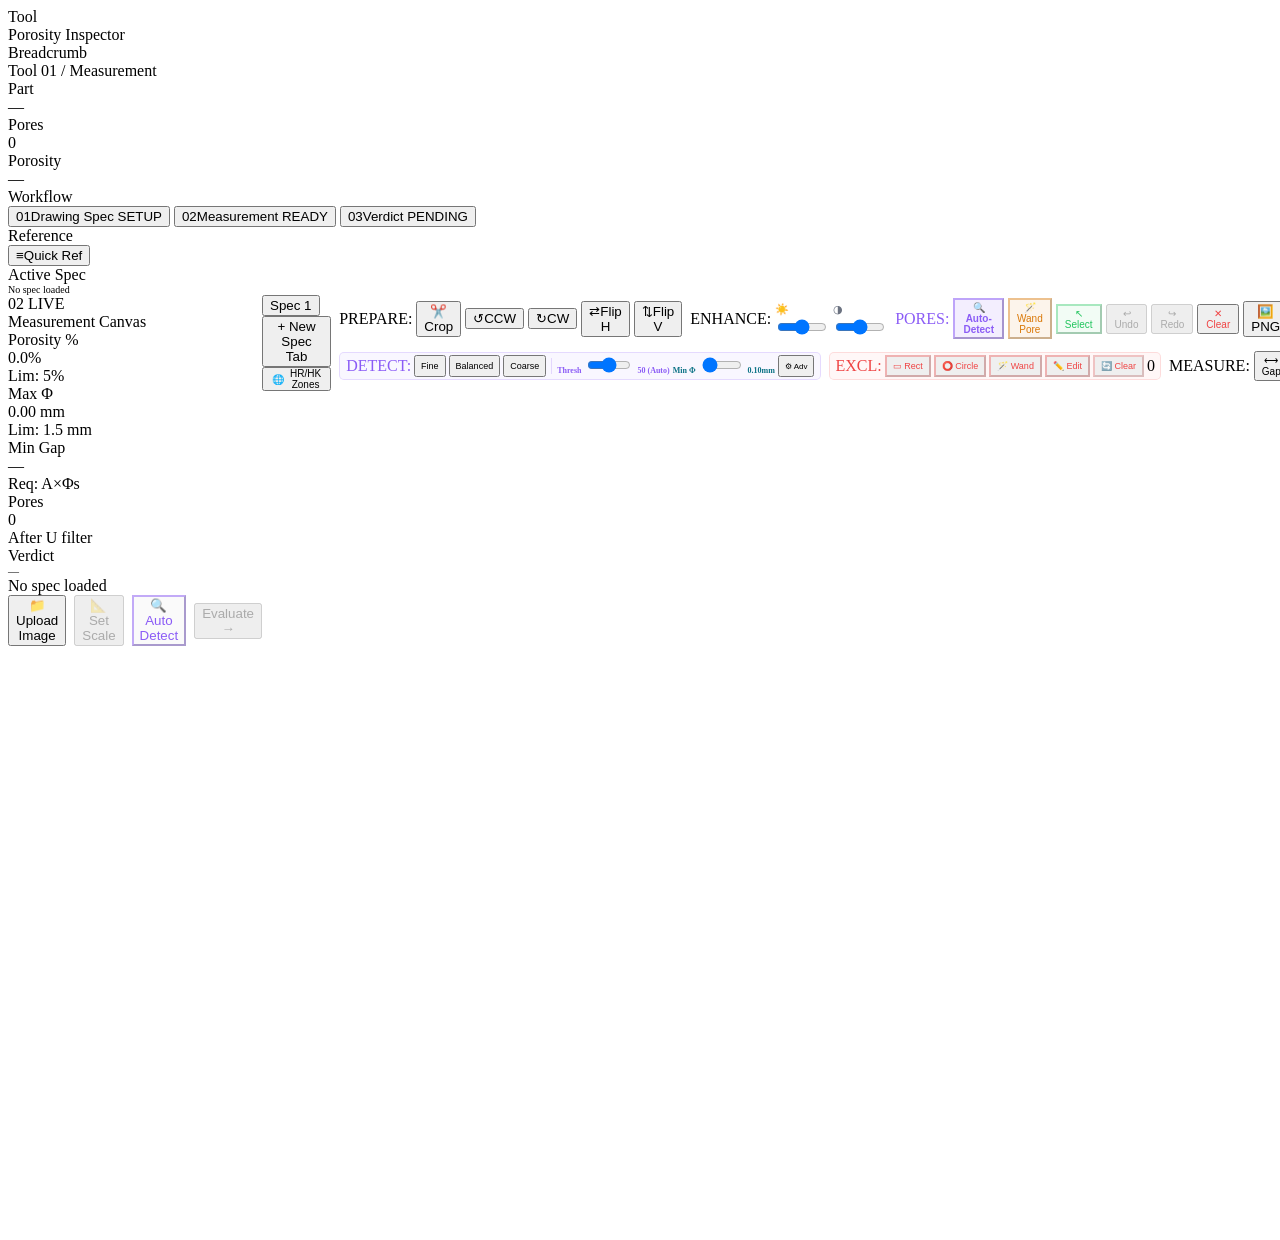
==== pvi_web/static/index.html @ d4a799f5 "Fix toolbar layout: two-row non-overlapping design, no CSS conflicts" ====
<!DOCTYPE html>
<html lang="en"><head>
<meta charset="UTF-8">
<meta name="description" content="PVI: Professional casting porosity inspection tool compliant with VW50093, ISO 10049, ASTM E505. Calibrated image measurement, pore mapping, and PDF reporting.">
<meta name="viewport" content="width=device-width,initial-scale=1.0">
<title>Porosity Inspector</title>
<link rel="stylesheet" href="/static/css/platform.css?v=20260702_sync">
<link rel="stylesheet" href="/static/styles.css?v=20260702_sync">
</head>
<body>
<div id="shell">

<!-- ═══ TOPBAR ═══ -->
<div id="topbar">
  <div class="t-seg">
    <div class="t-seg-lbl">Tool</div>
    <div class="t-seg-val accent" id="tb-tool">Porosity Inspector</div>
  </div>
  <div class="t-seg">
    <div class="t-seg-lbl">Breadcrumb</div>
    <div class="t-seg-val" id="tb-route">Tool 01 / Measurement</div>
  </div>
  <div class="t-seg">
    <div class="t-seg-lbl">Part</div>
    <div class="t-seg-val accent" id="tb-part">—</div>
  </div>
  <div class="t-seg topbar-ephemeral">
    <div class="t-seg-lbl">Pores</div>
    <div class="t-seg-val" id="tb-pores">0</div>
  </div>
  <div class="t-seg topbar-ephemeral">
    <div class="t-seg-lbl">Porosity</div>
    <div class="t-seg-val" id="tb-pct">—</div>
  </div>
  <div class="t-right">
    <div class="t-dot td-idle" id="tb-dot" style="display:none"></div>
    <div class="t-badge tb-idle" id="tb-badge" style="display:none">READY</div>
    <div class="t-time" id="tb-time" style="display:none">09 Jun 26 19:46:52</div>
  </div>
</div>

<!-- ═══ SIDEBAR ═══ -->
<div id="sidebar">
  <div class="sb-nav">
    <div id="porosity-sidebar-block">
      <div class="sb-section-lbl">Workflow</div>
      <button class="nb" id="nb-spec" onclick="nav('spec')">
        <span class="nb-n">01</span><span class="nb-txt">Drawing Spec</span>
        <span class="nb-badge nbb-idle" id="bsp">SETUP</span>
      </button>
      <button class="nb on" id="nb-meas" onclick="nav('meas')">
        <span class="nb-n">02</span><span class="nb-txt">Measurement</span>
        <span class="nb-badge nbb-idle" id="bme">READY</span>
      </button>
      <button class="nb" id="nb-verdict" onclick="nav('verdict')">
        <span class="nb-n">03</span><span class="nb-txt">Verdict</span>
        <span class="nb-badge nbb-idle" id="bve">PENDING</span>
      </button>
      <div class="sb-section-lbl">Reference</div>
      <button class="nb" id="nb-ref" onclick="nav('ref')">
        <span class="nb-n">≡</span><span class="nb-txt">Quick Ref</span>
      </button>
    </div>
  </div>
  <div class="sb-spec" id="porosity-spec-summary">
    <div class="sb-spec-title">Active Spec</div>
    <div id="sb-spec-body" style="font-size:10px;color:var(--dim)"><div style="font-size:10px;color:var(--dim)">No spec loaded</div></div>
  </div>
  <div class="sb-footer" id="porosity-sidebar-footer">
  </div>
</div>

<!-- ═══ MAIN ═══ -->
<div id="main">

<!-- ─── DASHBOARD ─── -->
<div class="page" id="pg-home" style="display: none; opacity: 0; pointer-events: none;">
  <div class="ph">
    <div class="ph-tag">HOME</div>
    <div class="ph-divider"></div>
    <div class="ph-title">HPDC Casting Intelligence Platform</div>
    <div class="ph-sub">Integrated porosity, defects, process, and 3D engineering workstation</div>
  </div>
  <div class="home-scroll">
    <div class="home-platform">
      <div class="tool-launch-card" onclick="showPlatformPage('porosity')">
        <div class="tool-launch-head">
          <div>
            <div class="tool-launch-title">POROSITY INSPECTOR</div>
            <div class="tool-launch-desc">VW50093 · ISO 10049 — Pore measurement, zone analysis, pass/fail verdict. HR/HK/NR/NK full evaluation.</div>
          </div>
          <div class="tool-launch-num">01</div>
        </div>
        <div style="display:flex;flex-wrap:wrap;gap:8px">
          <div id="h-sp-st"><span style="font-size:10px;font-weight:700;padding:3px 9px;border-radius:10px;background:var(--aa);color:var(--amb)">NOT CONFIGURED</span></div>
          <div id="h-me-st"><span style="font-size:10px;font-weight:700;padding:3px 9px;border-radius:10px;background:var(--c3);color:var(--dim)">AWAITING SPEC</span></div>
          <div id="h-ve-st"><span style="font-size:10px;font-weight:700;padding:3px 9px;border-radius:10px;background:var(--c3);color:var(--dim)">PENDING</span></div>
        </div>
        <div style="margin-top:auto;display:flex;align-items:center;justify-content:space-between">
          <span class="status-pill status-warn" id="home-last-verdict">Verdict —</span>
          <button class="btn btn-pri btn-sm">Launch →</button>
        </div>
      </div>
      <div class="tool-launch-card" onclick="showPlatformPage('defects')">
        <div class="tool-launch-head">
          <div>
            <div class="tool-launch-title">DEFECT ANALYSIS CHART</div>
            <div class="tool-launch-desc">HPDC defect matrix — process causes mapped to defect types. Corrective actions and process window guidance.</div>
          </div>
          <div class="tool-launch-num">02</div>
        </div>
        <div style="margin-top:auto"><button class="btn btn-pri btn-sm">Launch →</button></div>
      </div>
      <div class="tool-launch-card" onclick="showPlatformPage('process')">
        <div class="tool-launch-head">
          <div>
            <div class="tool-launch-title">PROCESS CALCULATOR</div>
            <div class="tool-launch-desc">PQ² diagram, gate velocity, fill time, shot sleeve, intensification pressure, thermal balance, cycle time.</div>
          </div>
          <div class="tool-launch-num">03</div>
        </div>
        <div style="margin-top:auto"><button class="btn btn-pri btn-sm">Launch →</button></div>
      </div>
      <div class="tool-launch-card" onclick="showPlatformPage('visualiser')">
        <div class="tool-launch-head">
          <div>
            <div class="tool-launch-title">3D CAVITY VISUALISER</div>
            <div class="tool-launch-desc">Interactive die cavity — gate/runner overlay, thermal zones, fill front animation, section cut view.</div>
          </div>
          <div class="tool-launch-num">04</div>
        </div>
        <div style="margin-top:auto"><button class="btn btn-pri btn-sm">Launch →</button></div>
      </div>
    </div>
    <div class="card">
      <div class="card-h"><div class="card-title">Standards</div></div>
      <div class="card-body">
        <div class="std-strip">
          <span class="std-chip">VW 50093</span>
          <span class="std-chip">ISO 10049</span>
          <span class="std-chip">NADCA #207</span>
          <span class="std-chip">ASTM B85</span>
          <span class="std-chip">EN 1706</span>
          <span class="std-chip">DIN EN 12681</span>
        </div>
      </div>
    </div>
  </div>
</div>

<div id="toast-container"></div>
<!-- ─── SPEC PAGE ─── -->
<div class="page" id="pg-spec" style="display: none; opacity: 0; pointer-events: none;">
  <div class="ph">
    <div class="ph-tag">01</div>
    <div class="ph-divider"></div>
    <div class="ph-title">Drawing Specification</div>
    <div class="ph-sub">Enter VW50093 callout limits</div>
    <div class="ph-right">
      <button class="btn btn-sec btn-sm" onclick="nav('ref')">↗ Ref guide</button>
      <button class="btn btn-pri" onclick="saveSpec()">Save &amp; Proceed →</button>
    </div>
  </div>
  <div class="spec-scroll scrollable" id="spec-scroll">
    <!-- Specification Presets Card (Full Width at the Top) -->
    <div class="card" style="margin-bottom:16px;">
      <div class="card-h">
        <div class="card-title">Specification Presets</div>
      </div>
      <div class="card-body" style="display:flex;gap:20px;align-items:start;flex-wrap:wrap">
        <div style="flex:1;min-width:280px">
          <div style="font-size:10px;font-weight:700;color:var(--dim);margin-bottom:6px;letter-spacing:0.5px">STANDARD PRESETS</div>
          <div class="preset-row" style="display:flex;gap:6px;flex-wrap:wrap;">
            <button class="btn btn-sec btn-sm" onclick="applyPreset('seal')" style="padding:4px 8px;font-size:11px">◈ Sealing Face</button>
            <button class="btn btn-sec btn-sm" onclick="applyPreset('struct')" style="padding:4px 8px;font-size:11px">◈ Structural Wall</button>
            <button class="btn btn-sec btn-sm" onclick="applyPreset('bearing')" style="padding:4px 8px;font-size:11px">◈ Bearing Bore</button>
            <button class="btn btn-sec btn-sm" onclick="applyPreset('jacket')" style="padding:4px 8px;font-size:11px">◈ Water Jacket</button>
          </div>
        </div>
        <div style="flex:1;min-width:280px">
          <div style="font-size:10px;font-weight:700;color:var(--dim);margin-bottom:6px;letter-spacing:0.5px">USER LIBRARY</div>
          <div id="user-presets-list-spec" style="display:flex;gap:6px;flex-wrap:wrap;">
            <div style="font-size:10px;color:var(--dim);">No custom presets saved.</div>
          </div>
        </div>
        <div style="min-width:280px;display:flex;gap:6px;align-items:center;border-left:1px dashed var(--bd2);padding-left:20px;">
          <div style="display:flex;flex-direction:column;gap:4px;flex:1">
            <div style="font-size:10px;font-weight:700;color:var(--dim);letter-spacing:0.5px">SAVE CURRENT SPEC AS PRESET</div>
            <div style="display:flex;gap:6px;align-items:center">
              <input type="text" class="fi" id="lib-name-spec" placeholder="New Preset Name" style="font-size:11px;padding:5px 8px;flex:1">
              <button class="btn btn-pri btn-sm" onclick="saveCustomPresetSpec()" style="padding:5px 10px;font-size:11px;white-space:nowrap">Save Active Spec</button>
            </div>
          </div>
        </div>
      </div>
    </div>

    <div class="g2" style="gap:16px;align-items:start">
      <div class="gcol">
        <!-- Part ID -->
        <div class="card" style="margin-bottom:12px;">
          <div class="card-h"><div class="card-title">Part Identification</div></div>
          <div class="card-body">
            <div class="g2" style="grid-template-columns:1fr 1fr;">
              <div class="fi-item"><div class="fl">Part Number</div><input class="fi" id="sp-pno" placeholder="e.g. HSG-STAT-001" type="text"></div>
              <div class="fi-item"><div class="fl">Zone / Feature</div><input class="fi" id="sp-zone" placeholder="e.g. Sealing groove A" type="text"></div>
              <div class="fi-item"><div class="fl">Drawing Revision</div><input class="fi" id="sp-rev" placeholder="Rev C" type="text"></div>
              <div class="fi-item"><div class="fl">Inspector ID</div><input class="fi" id="sp-insp" placeholder="Name / Badge ID" type="text"></div>
            </div>
          </div>
        </div>

        <!-- Zone Conditions -->
        <div class="card" style="margin-bottom:12px;">
          <div class="card-h"><div class="card-title">Zone Conditions — H · HR · HK · N · NR · NK</div></div>
          <div class="card-body">
            <div class="g2" style="grid-template-columns:1fr 1fr;">
              <div class="fi-item">
                <div class="fl">H (full surface)</div>
                <div class="tgl-group" id="tg-h">
                  <div class="tgl-opt on" onclick="tog('tg-h',0,this)">H0 No looseness</div>
                  <div class="tgl-opt" onclick="tog('tg-h',1,this)">H1 Permitted</div>
                </div>
              </div>
              <div class="fi-item">
                <div class="fl">N (full surface)</div>
                <div class="tgl-group" id="tg-n">
                  <div class="tgl-opt on" onclick="tog('tg-n',0,this)">N0 No coarse grp</div>
                  <div class="tgl-opt" onclick="tog('tg-n',1,this)">N1 Permitted</div>
                </div>
              </div>
              <div class="fi-item">
                <div class="fl">HR (outer ⅓)</div>
                <div class="tgl-group" id="tg-hr">
                  <div class="tgl-opt on" onclick="tog('tg-hr',0,this)">HR0</div>
                  <div class="tgl-opt" onclick="tog('tg-hr',1,this)">HR1</div>
                  <div class="tgl-opt" onclick="tog('tg-hr',2,this)">N/A</div>
                </div>
              </div>
              <div class="fi-item">
                <div class="fl">NR (outer ⅓)</div>
                <div class="tgl-group" id="tg-nr">
                  <div class="tgl-opt on" onclick="tog('tg-nr',0,this)">NR0</div>
                  <div class="tgl-opt" onclick="tog('tg-nr',1,this)">NR1</div>
                  <div class="tgl-opt" onclick="tog('tg-nr',2,this)">N/A</div>
                </div>
              </div>
              <div class="fi-item">
                <div class="fl">HK (central ⅓)</div>
                <div class="tgl-group" id="tg-hk">
                  <div class="tgl-opt" onclick="tog('tg-hk',0,this)">HK0</div>
                  <div class="tgl-opt on" onclick="tog('tg-hk',1,this)">HK1</div>
                  <div class="tgl-opt" onclick="tog('tg-hk',2,this)">N/A</div>
                </div>
              </div>
              <div class="fi-item">
                <div class="fl">NK (central ⅓)</div>
                <div class="tgl-group" id="tg-nk">
                  <div class="tgl-opt" onclick="tog('tg-nk',0,this)">NK0</div>
                  <div class="tgl-opt on" onclick="tog('tg-nk',1,this)">NK1</div>
                  <div class="tgl-opt" onclick="tog('tg-nk',2,this)">N/A</div>
                </div>
              </div>
            </div>
          </div>
        </div>

        <!-- Type-Specific Overrides -->
        <div class="card">
          <div class="card-h"><div class="card-title">Type-Specific Overrides</div></div>
          <div class="card-body">
            <div style="font-size:10px;font-weight:700;color:var(--dim);margin-bottom:8px;letter-spacing:0.5px">GAS PORE LIMITS (LEAVE BLANK = USE GLOBAL)</div>
            <div class="g2" style="grid-template-columns:1fr 1fr;margin-bottom:12px;">
              <div class="fi-item">
                <div class="fl">Gas max Φ</div>
                <div class="fi-wrap"><input class="fi" id="sp-phi-gas" type="number" min="0.1" step="0.5" placeholder="—"><span class="fi-unit">mm</span></div>
                <div class="fh">Override max Φ for gas pores only</div>
              </div>
              <div class="fi-item">
                <div class="fl">Gas max area</div>
                <div class="fi-wrap"><input class="fi" id="sp-pct-gas" type="number" min="0.1" step="1" placeholder="—"><span class="fi-unit">%</span></div>
                <div class="fh">Override porosity % for gas pores only</div>
              </div>
            </div>
            <div style="font-size:10px;font-weight:700;color:var(--dim);margin-bottom:8px;letter-spacing:0.5px">SHRINKAGE PORE LIMITS</div>
            <div class="g2" style="grid-template-columns:1fr 1fr;">
              <div class="fi-item">
                <div class="fl">Shrink max Φ</div>
                <div class="fi-wrap"><input class="fi" id="sp-phi-shrink" type="number" min="0.1" step="0.5" placeholder="—"><span class="fi-unit">mm</span></div>
                <div class="fh">Override max Φ for shrinkage pores only</div>
              </div>
              <div class="fi-item">
                <div class="fl">Shrink max area</div>
                <div class="fi-wrap"><input class="fi" id="sp-pct-shrink" type="number" min="0.1" step="1" placeholder="—"><span class="fi-unit">%</span></div>
                <div class="fh">Override porosity % for shrinkage pores only</div>
              </div>
            </div>
          </div>
        </div>
      </div>

      <div class="gcol">
        <!-- Limits -->
        <div class="card">
          <div class="card-h"><div class="card-title">Acceptance Limits</div></div>
          <div class="card-body">
            <div class="g2" style="grid-template-columns:1fr 1fr;gap:12px 16px;">
              <div class="fi-item">
                <div class="fl">Max pore area (%)</div>
                <div class="fi-wrap"><input class="fi" id="sp-pct" type="number" value="5" min="1" step="1"><span class="fi-unit">%</span></div>
                <div class="fh">Min 1% · ≤4: integer · ≥5: step 5</div>
              </div>
              <div class="fi-item">
                <div class="fl">Max pore Φ</div>
                <div class="fi-wrap"><input class="fi" id="sp-phi" type="number" value="1.5" min="0.5" step="0.5"><span class="fi-unit">mm</span></div>
                <div class="fh">Steps of 0.5 mm · min 0.5 mm</div>
              </div>
              <div class="fi-item">
                <div class="fl">Spacing coeff. A</div>
                <div class="fi-wrap"><input class="fi" id="sp-a" type="number" value="2" min="1" step="1"></div>
                <div class="fh">Min gap = A × Φ_smaller</div>
              </div>
              <div class="fi-item">
                <div class="fl">Ignore threshold U</div>
                <div class="fi-wrap"><input class="fi" id="sp-u" type="number" value="0.2" min="0" step="0.1"><span class="fi-unit">mm</span></div>
                <div class="fh">0 = not specified · machined only</div>
              </div>
              <div class="fi-item">
                <div class="fl">Wall thickness t</div>
                <div class="fi-wrap"><input class="fi" id="sp-t" type="number" value="6" min="1" step="0.5"><span class="fi-unit">mm</span></div>
                <div class="fh">HR = outer t/3 · HK = central t/3</div>
              </div>
              <div class="fi-item" style="border-top:1px solid rgba(255,255,255,.08);margin-top:6px;padding-top:8px">
                <button type="button" class="btn btn-sec btn-sm" id="sp-zone-toggle-btn" onclick="toggleZoneMode()" style="width:100%; display:flex; align-items:center; justify-content:center; gap:6px; height:32px; font-size:11px; font-weight:600; cursor:pointer;" title="Disable HR/HK zone division — useful for flat/planar analysis (not cross-section)">
                  <span id="sp-zone-toggle-icon">🚫</span>
                  <span id="sp-zone-toggle-lbl">Disable HR/HK zones</span>
                </button>
              </div>
            </div>
          </div>
        </div>
      </div>
    </div>
  </div>
</div>

<!-- ─── MEASUREMENT PAGE ─── -->
<div class="page on" id="pg-meas" style="display: flex; opacity: 1; pointer-events: auto;">
  <div class="ph">
    <div class="ph-tag">02 LIVE</div>
    <div class="ph-divider"></div>
    <div class="ph-title">Measurement Canvas</div>
    <!-- ── Compact metric pills ── -->
    <div class="mph meas-live-metrics">
      <div class="mph-item" title="Porosity %">
        <div class="mph-lbl">Porosity %</div>
        <div class="mph-val" id="m-pct" style="color:var(--tx)">0.0%</div>
        <div class="mph-bar"><div class="mph-bar-fill" id="mb-pct" style="width:0%;background:var(--g)"></div><div class="mph-bar-tick" id="ml-pct" style="left:80%"></div></div>
        <div class="mph-sub">Lim: <span id="ms-pct">5%</span></div>
      </div>
      <div class="mph-item" title="Max Pore Diameter">
        <div class="mph-lbl">Max Φ</div>
        <div class="mph-val" id="m-phi" style="color:var(--blu)">0.00 mm</div>
        <div class="mph-bar"><div class="mph-bar-fill" id="mb-phi" style="width:0%;background:var(--blu)"></div><div class="mph-bar-tick" id="ml-phi" style="left:80%"></div></div>
        <div class="mph-sub">Lim: <span id="ms-phi">1.5 mm</span></div>
      </div>
      <div class="mph-item" title="Minimum pore-to-pore gap">
        <div class="mph-lbl">Min Gap</div>
        <div class="mph-val" id="m-gap" style="color:var(--pur)">—</div>
        <div class="mph-bar"><div class="mph-bar-fill" id="mb-gap" style="width:100%;background:var(--pur)"></div></div>
        <div class="mph-sub">Req: <span id="ms-gap">A×Φs</span></div>
      </div>
      <div class="mph-item" title="Effective pore count">
        <div class="mph-lbl">Pores</div>
        <div class="mph-val" id="m-cnt" style="color:var(--amb)">0</div>
        <div class="mph-bar"><div class="mph-bar-fill" id="mb-cnt" style="width:0%;background:var(--amb)"></div></div>
        <div class="mph-sub">After U filter</div>
      </div>
      <div class="mph-item" title="Live pass/fail verdict">
        <div class="mph-lbl">Verdict</div>
        <div class="mph-val" id="m-verdict" style="color:var(--dim);font-size:11px">—</div>
        <div class="mph-bar" id="mb-verdict-bar"><div class="mph-bar-fill" id="mb-verdict" style="width:0%;background:var(--dim)"></div></div>
        <div class="mph-sub" id="ms-verdict">No spec loaded</div>
      </div>
    </div>
    <div class="ph-right" style="display:flex; gap:8px; align-items:center;">
      <button class="btn btn-sec" id="btn-upload-top" onclick="document.getElementById('img-file-input').click()" title="Upload Image">📁 Upload Image</button>
      <button class="btn btn-sec" id="btn-scale-tool-top" onclick="imgToolActivate('scale_line')" title="Set physical scale of the image (px/mm)" disabled>📐 Set Scale</button>
      <button class="btn btn-sec" id="btn-autodetect-top" onclick="autoDetectPores()" title="Automatically trace pores based on detection settings" style="color:#8b5cf6; border-color:rgba(139,92,246,0.5)" disabled>🔍 Auto Detect</button>
      <button class="btn btn-pri" id="btn-eval" onclick="submitEvaluation()" disabled>Evaluate →</button>
    </div>
  </div>

  <div class="spec-tab-strip">
    <div id="spec-tabs" style="display:flex;gap:4px;align-items:center"><button class="spec-tab on" onclick="switchSpecTab(0)" title="Own specification">Spec 1</button></div>
    <button class="spec-tab-add" onclick="addSpecTab()">+ New Spec Tab</button>
    <button id="toolbar-zone-toggle" onclick="toggleZoneMode()" class="spec-tab" style="margin-left:auto; display:flex; align-items:center; gap:6px; height:24px; padding:0 8px; font-size:10px; cursor:pointer;" title="Disable/Enable HR/HK zone division for active specification">
      <span id="toolbar-zone-icon">🌐</span>
      <span id="toolbar-zone-lbl">HR/HK Zones</span>
    </button>
  </div>

  <!-- IMAGE TOOLBAR — two-row compact layout -->
  <div id="img-toolbar" class="show" style="position:relative;overflow:visible;display:flex;flex-direction:column;background:var(--c1);border-bottom:1px solid var(--bd);gap:0">

    <!-- ── ROW 1: Image ops + Pore action buttons ── -->
    <div style="display:flex;align-items:center;gap:4px;padding:3px 8px;border-bottom:1px solid rgba(255,255,255,.05);flex-wrap:nowrap;overflow-x:auto;scrollbar-width:none">

      <!-- PREPARE -->
      <span class="tb-lbl">PREPARE:</span>
      <button class="btn-stack" id="btn-crop" onclick="imgToolActivate('crop')" title="Crop">
        <span class="btn-stack__icon" style="color:#ef4444">✂️</span>
        <span class="btn-stack__label">Crop</span>
      </button>
      <button class="btn-stack" id="btn-applycrop" style="display:none;color:var(--g)" onclick="applyCrop()">
        <span class="btn-stack__icon">✅</span><span class="btn-stack__label">Apply</span>
      </button>
      <button class="btn-stack" id="btn-cancelcrop" style="display:none;color:#ef4444" onclick="cancelCrop()">
        <span class="btn-stack__icon">✕</span><span class="btn-stack__label">Cancel</span>
      </button>
      <button class="btn-stack icon-only" onclick="rotateImage(-90)" title="Rotate CCW">
        <span class="btn-stack__icon">↺</span><span class="btn-stack__label">CCW</span>
      </button>
      <button class="btn-stack icon-only" onclick="rotateImage(90)" title="Rotate CW">
        <span class="btn-stack__icon">↻</span><span class="btn-stack__label">CW</span>
      </button>
      <button class="btn-stack" onclick="flipImage('h')" title="Flip H">
        <span class="btn-stack__icon">⇄</span><span class="btn-stack__label">Flip H</span>
      </button>
      <button class="btn-stack" onclick="flipImage('v')" title="Flip V">
        <span class="btn-stack__icon">⇅</span><span class="btn-stack__label">Flip V</span>
      </button>

      <div class="tb-sep"></div>

      <!-- ENHANCE -->
      <span class="tb-lbl">ENHANCE:</span>
      <div class="slider-group" style="color:#eab308" title="Brightness">
        <span style="font-size:11px">☀️</span>
        <input type="range" id="img-brightness" min="0" max="200" value="100" step="5" oninput="applyImageFilters()" style="width:50px">
      </div>
      <div class="slider-group" style="color:#6b7280" title="Contrast">
        <span style="font-size:11px">◑</span>
        <input type="range" id="img-contrast" min="0" max="200" value="100" step="5" oninput="applyImageFilters()" style="width:50px">
      </div>

      <div class="tb-sep"></div>

      <!-- PORE TOOLS -->
      <span class="tb-lbl" style="color:#8b5cf6">PORES:</span>
      <button class="btn-hz" id="btn-autodetect-tb" onclick="autoDetectPores()"
        style="color:#8b5cf6;border-color:rgba(139,92,246,.5);background:rgba(139,92,246,.1);font-weight:700;padding:2px 8px;font-size:10px"
        title="Auto-detect all pores from image">🔍 Auto-Detect</button>
      <button class="btn-hz" id="btn-detect-wand" onclick="setTool('wand_pore')"
        style="color:#d97706;border-color:rgba(217,119,6,.4);background:rgba(217,119,6,.08);padding:2px 7px;font-size:10px"
        title="Click a dark void/shrinkage cavity to trace it as a pore">🪄 Wand Pore</button>
      <button class="btn-hz" id="tool-select-img" onclick="setTool('select')"
        style="color:#22c55e;border-color:rgba(34,197,94,.35);background:rgba(34,197,94,.06);padding:2px 7px;font-size:10px"
        title="Select / move pores">↖ Select</button>
      <button class="btn-hz" onclick="undoPore()" id="btn-undo" disabled title="Undo" style="padding:2px 7px;font-size:10px">↩ Undo</button>
      <button class="btn-hz" onclick="redoPore()" id="btn-redo" disabled title="Redo" style="padding:2px 7px;font-size:10px">↪ Redo</button>
      <button class="btn-hz" onclick="clearAllPores()" style="color:#ef4444;padding:2px 7px;font-size:10px" title="Clear all pores">✕ Clear</button>
      <button class="btn-stack" onclick="downloadAnnotatedImage()" title="Export PNG" style="margin-left:auto">
        <span class="btn-stack__icon">🖼️</span><span class="btn-stack__label">PNG</span>
      </button>
    </div>

    <!-- ── ROW 2: Detection params + Exclude tools + Measure + Links ── -->
    <div style="display:flex;align-items:center;gap:4px;padding:3px 8px;flex-wrap:nowrap;overflow-x:auto;scrollbar-width:none">

      <!-- DETECT params group -->
      <div style="display:flex;align-items:center;gap:3px;background:rgba(139,92,246,.05);border:1px solid rgba(139,92,246,.18);border-radius:5px;padding:2px 6px;flex-shrink:0">
        <span class="tb-lbl" style="color:#8b5cf6">DETECT:</span>
        <button class="btn-hz" style="font-size:9px;padding:1px 5px;height:22px" onclick="setDetectPreset('fine')" title="Fine: sensitive, small gas pores">Fine</button>
        <button class="btn-hz" style="font-size:9px;padding:1px 5px;height:22px" onclick="setDetectPreset('balanced')" title="Balanced">Balanced</button>
        <button class="btn-hz" style="font-size:9px;padding:1px 5px;height:22px" onclick="setDetectPreset('coarse')" title="Coarse: large shrinkage voids">Coarse</button>
        <div style="width:1px;height:16px;background:rgba(139,92,246,.2);margin:0 2px;flex-shrink:0"></div>
        <div class="slider-group" style="color:#8b5cf6" title="Threshold — 50=Auto (Otsu)">
          <span style="font-size:8px;font-weight:700">Thresh</span>
          <input type="range" id="detect-threshold" min="10" max="90" value="50" step="5"
            oninput="document.getElementById('detect-sens-val').textContent=this.value+(this.value=='50'?' (Auto)':this.value>50?' +'+(this.value-50):' '+(this.value-50))"
            style="width:44px">
          <span id="detect-sens-val" style="font-size:8px;font-weight:700;min-width:40px">50 (Auto)</span>
        </div>
        <div class="slider-group" style="color:#0b7285" title="Min pore diameter (mm)">
          <span style="font-size:8px;font-weight:700">Min Φ</span>
          <input type="range" id="detect-min-dia" min="0.05" max="2.0" value="0.1" step="0.05"
            oninput="document.getElementById('detect-min-dia-val').textContent=parseFloat(this.value).toFixed(2)+'mm'"
            style="width:40px">
          <span id="detect-min-dia-val" style="font-size:8px;font-weight:700;width:32px">0.10mm</span>
        </div>
        <button class="btn-hz" style="font-size:8px;padding:1px 5px;height:22px" onclick="toggleDetectAdvanced()" id="btn-adv-toggle">⚙ Adv</button>
      </div>

      <div class="tb-sep"></div>

      <!-- EXCLUDE group -->
      <div style="display:flex;align-items:center;gap:3px;background:rgba(239,68,68,.04);border:1px solid rgba(239,68,68,.15);border-radius:5px;padding:2px 5px;flex-shrink:0">
        <span class="tb-lbl" style="color:#ef4444">EXCL:</span>
        <button class="btn-hz" id="btn-excl-rect" onclick="setTool('exclude_rect')"
          style="color:#ef4444;border-color:rgba(239,68,68,.35);font-size:9px;padding:1px 6px;height:22px"
          title="Draw rectangle exclusion zone">▭ Rect</button>
        <button class="btn-hz" id="btn-excl-circle" onclick="setTool('exclude_circle')"
          style="color:#ef4444;border-color:rgba(239,68,68,.35);font-size:9px;padding:1px 6px;height:22px"
          title="Draw circle exclusion zone">⭕ Circle</button>
        <button class="btn-hz" id="btn-excl-wand" onclick="setTool('exclude_wand')"
          style="color:#ef4444;border-color:rgba(239,68,68,.35);font-size:9px;padding:1px 6px;height:22px"
          title="Wand: click boundary region to auto-exclude">🪄 Wand</button>
        <!-- Wand options dropdown-style (only shown when wand excl active) -->
        <div id="wand-options" style="display:none;align-items:center;gap:4px;border-left:1px solid rgba(239,68,68,.2);padding-left:5px">
          <span style="font-size:8px;color:#ef4444;font-weight:700">Tol:</span>
          <input type="range" id="wand-tolerance" min="5" max="120" value="40" style="width:40px"
            oninput="document.getElementById('wand-tol-val').textContent=this.value">
          <span id="wand-tol-val" style="font-size:8px;font-weight:700;color:#ef4444;width:18px">40</span>
          <input type="range" id="wand-min-area" min="50" max="5000" value="200" step="50" style="width:36px"
            oninput="document.getElementById('wand-area-val').textContent=this.value+'px'" title="Min area">
          <span id="wand-area-val" style="font-size:8px;color:#ef4444;width:30px">200px</span>
          <label style="font-size:8px;color:#ef4444;cursor:pointer;display:flex;align-items:center;gap:2px">
            <input type="checkbox" id="wand-contiguous" style="width:9px;height:9px;accent-color:#ef4444">Cont.
          </label>
        </div>
        <button class="btn-hz" id="btn-excl-select" onclick="setTool('excl_select')"
          style="color:#ef4444;border-color:rgba(239,68,68,.35);font-size:9px;padding:1px 6px;height:22px"
          title="Edit exclusion zones">✏️ Edit</button>
        <button class="btn-hz" onclick="clearExclusionZones()"
          style="color:#ef4444;border-color:rgba(239,68,68,.25);font-size:9px;padding:1px 6px;height:22px"
          title="Remove all exclusion zones">🔄 Clear</button>
        <span class="excl-zone-badge" id="excl-zone-count">0</span>
      </div>

      <div class="tb-sep"></div>

      <!-- MEASURE -->
      <span class="tb-lbl">MEASURE:</span>
      <button class="btn-hz" id="tool-measure" onclick="setTool('measure')" title="Measure gap between pores" style="font-size:10px;padding:2px 6px">⟷ Gap</button>
      <button class="btn-hz" id="tool-datum" onclick="setTool('datum')" title="Draw datum reference area" style="font-size:10px;padding:2px 6px">□ Datum</button>
      <button class="btn-hz" id="btn-clear-datum" onclick="clearDatum()" style="display:none;color:#ef4444;font-size:10px;padding:2px 6px" title="Remove datum">✕ Datum</button>

      <div class="tb-sep"></div>

      <!-- LINKS -->
      <span class="tb-lbl">LINKS:</span>
      <div class="slider-group" style="color:#f59e0b">
        <input type="range" id="link-range" min="0" max="20" step="0.5" value="0"
          oninput="document.getElementById('link-disp').textContent=this.value==0?'Nearest':this.value+'mm';if(typeof drawCanvas==='function') drawCanvas();"
          style="width:50px">
        <span id="link-disp" style="font-size:9px;font-weight:700;width:36px">Nearest</span>
      </div>
    </div>

  </div><!-- end img-toolbar -->


  <!-- Scale input overlay — upgraded -->
  <div id="scale-input-overlay" style="display:none;position:absolute;z-index:50;
    background:var(--c2);border:1.5px solid var(--amb);border-radius:var(--r2);
    padding:16px 20px;box-shadow:0 8px 32px rgba(0,0,0,.35);min-width:320px;
    font-family:var(--fs)">
    <div style="font-size:13px;font-weight:700;color:var(--tx);margin-bottom:2px">📐 Set Scale Calibration</div>
    <div style="font-size:10px;color:var(--dim);margin-bottom:8px">Draw the line along a known reference (e.g. the scale bar in the image). Enter the <strong>real-world length</strong> of that line.</div>
    <div id="scale-px-info" style="font-size:10px;color:var(--amb);margin-bottom:10px;padding:4px 8px;background:rgba(255,173,0,.08);border-radius:4px"></div>
    <div style="display:flex;align-items:center;gap:8px;margin-bottom:6px">
      <input id="scale-mm-input" type="number" min="0.001" step="0.001" placeholder="e.g. 5  (for a 5mm scale bar)" style="flex:1;padding:7px 10px;border:1px solid var(--bd2);border-radius:6px;
          font-size:13px;font-family:var(--fs);outline:none;background:var(--c1);color:var(--tx)" oninput="_scalePreview(this.value)" onkeydown="if(event.key==='Enter') confirmScale()">
      <span style="font-size:12px;color:var(--dim);white-space:nowrap">mm</span>
    </div>
    <!-- Live preview of what image dimensions would be -->
    <div id="scale-dim-preview" style="font-size:10px;color:var(--g);padding:4px 8px;background:rgba(0,232,162,.06);border-radius:4px;margin-bottom:10px;display:none">
      → Image size: <strong id="scale-preview-wh"></strong>
    </div>
    <div style="display:flex;gap:8px">
      <button onclick="confirmScale()" class="btn btn-pri" style="flex:1;font-size:12px;padding:6px">✓ Apply</button>
      <button onclick="cancelScale()" class="btn btn-tool" style="font-size:12px;padding:6px 12px">✕</button>
    </div>
    <div style="font-size:9px;color:var(--dim);margin-top:8px">Tip: If image has a printed scale bar (e.g. "5 mm"), draw along it and enter 5.</div>
  </div>
  <!-- CANVAS AREA + PORE PANEL -->
  <div style="flex:1;display:flex;overflow:hidden">
    <!-- Main canvas -->
    <div id="canvas-wrap" style="position:relative">
      <canvas id="main-canvas" width="284" height="576" style="width: 142px; height: 288px;"></canvas>
      <canvas id="overlay-canvas" width="284" height="576" style="width: 142px; height: 288px;"></canvas>
      <!-- Scale calibration warning banner -->
      <div id="scale-warn-banner">📐 Set Scale before measuring — use the CALIBRATE tool above</div>
      <div id="ctip">
        <div id="ctip-title"></div>
        <div id="ctip-rows"></div>
      </div>
      <!-- Scale ruler (drawn by JS) -->
    </div>

    <!-- Middle panel: Pore Registry -->
    <div id="panel-registry" style="width:260px;background:var(--c1);border-left:1px solid var(--bd);display:flex;flex-direction:column;flex-shrink:0">
      <div style="padding:8px 12px;border-bottom:1px solid var(--bd);display:flex;align-items:center;justify-content:space-between">
        <div class="pp-title" style="margin:0">Inspection Registry</div>
        <div style="font-size:10px;color:var(--dim)" id="reg-count">0 pores (0 effective)</div>
      </div>

      <!-- ── Area Breakdown Panel ── -->
      <div id="area-breakdown" style="border-bottom:1px solid var(--bd);padding:8px 10px;background:rgba(255,255,255,.02)">
        <div style="font-size:9px;font-weight:700;color:var(--dim);text-transform:uppercase;letter-spacing:.6px;margin-bottom:6px">📐 Area Analysis</div>

        <!-- Image area row -->
        <div style="display:flex;align-items:center;justify-content:space-between;margin-bottom:3px">
          <div style="display:flex;align-items:center;gap:4px">
            <div style="width:8px;height:8px;border-radius:2px;background:#4b5563;flex-shrink:0"></div>
            <span style="font-size:9px;color:var(--dim)">Full Image</span>
          </div>
          <span style="font-size:9px;font-weight:700;color:var(--tx);font-family:monospace" id="area-image">—</span>
        </div>

        <!-- Datum area row -->
        <div style="display:flex;align-items:center;justify-content:space-between;margin-bottom:3px">
          <div style="display:flex;align-items:center;gap:4px">
            <div style="width:8px;height:8px;border-radius:2px;background:#22c55e;flex-shrink:0"></div>
            <span style="font-size:9px;color:var(--dim)">Datum Area</span>
          </div>
          <span style="font-size:9px;font-weight:700;color:#22c55e;font-family:monospace" id="area-datum">—</span>
        </div>

        <!-- Exclusion rows -->
        <div id="area-excl-rows"></div>

        <!-- Divider -->
        <div style="border-top:1px solid var(--bd);margin:5px 0"></div>

        <!-- Net inspection area (key metric) -->
        <div style="display:flex;align-items:center;justify-content:space-between;padding:4px 6px;background:rgba(139,92,246,.1);border-radius:5px;border:1px solid rgba(139,92,246,.2)">
          <div style="display:flex;align-items:center;gap:4px">
            <div style="width:8px;height:8px;border-radius:2px;background:#8b5cf6;flex-shrink:0"></div>
            <span style="font-size:9px;font-weight:700;color:#8b5cf6">Net Inspect Area</span>
          </div>
          <span style="font-size:9px;font-weight:700;color:#8b5cf6;font-family:monospace" id="area-net">—</span>
        </div>

        <!-- Mini canvas thumbnails row -->
        <div style="display:flex;gap:5px;margin-top:7px" id="area-thumbs-row">
          <div style="flex:1;text-align:center">
            <div style="font-size:8px;color:var(--dim);margin-bottom:2px">Image</div>
            <canvas id="thumb-image" width="60" height="40" style="width:60px;height:40px;border:1px solid var(--bd);border-radius:3px;display:block;margin:0 auto;background:#111"></canvas>
          </div>
          <div style="flex:1;text-align:center">
            <div style="font-size:8px;color:var(--dim);margin-bottom:2px">Excl. Zones</div>
            <canvas id="thumb-excl" width="60" height="40" style="width:60px;height:40px;border:1px solid rgba(239,68,68,.3);border-radius:3px;display:block;margin:0 auto;background:#111"></canvas>
          </div>
          <div style="flex:1;text-align:center">
            <div style="font-size:8px;color:var(--dim);margin-bottom:2px">Datum</div>
            <canvas id="thumb-datum" width="60" height="40" style="width:60px;height:40px;border:1px solid rgba(34,197,94,.3);border-radius:3px;display:block;margin:0 auto;background:#111"></canvas>
          </div>
        </div>
      </div>

      <div class="scrollable" style="flex:1;overflow-y:auto">
        <div id="datum-registry-section" style="border-bottom:1px solid var(--bd)"></div>
        <div id="excl-registry-section" style="border-bottom:1px solid var(--bd)"></div>
        <div style="padding:6px 12px;background:rgba(255,255,255,.03);font-size:10px;font-weight:700;color:var(--tx);border-bottom:1px solid var(--bd)">🔴 Detected Pores</div>
        <div id="pore-registry"><div style="font-size:10px;color:var(--dim);text-align:center;padding:16px">No pores · click canvas to place</div></div>
      </div>

      <!-- Selected pore edit panel — upgraded -->
      <div id="pore-edit-panel" style="display:none;padding:10px 12px;border-top:2px solid var(--amb);background:rgba(255,173,0,.06)">
        <div style="display:flex;align-items:center;justify-content:space-between;margin-bottom:8px">
          <div class="pp-title" style="color:var(--amb);margin:0">✎ Edit Pore <span id="ep-pore-id" style="font-size:9px;color:var(--dim);font-weight:400"></span></div>
          <button onclick="const p=AP().find(p=>p.id===S.selectedId);if(p)removePore(p.id);" style="font-size:10px;padding:2px 8px;background:var(--ra);color:var(--red);border:1px solid var(--red);border-radius:4px;cursor:pointer">✕ Delete</button>
        </div>
        <div style="display:flex;flex-direction:column;gap:6px">
          <div class="fi-item">
            <div class="fl">Φ diameter (mm)</div>
            <div class="fi-wrap"><input class="fi" id="ep-phi" oninput="applyEditPanelLive()" onchange="pushHistoryLive()" type="number" step="0.05" min="0.1" style="font-size:12px;padding:6px 30px 6px 10px"><span class="fi-unit">mm</span></div>
          </div>
          <div class="fi-item">
            <div class="fl">Type</div>
            <select class="fi" id="ep-type" onchange="const p=AP().find(p=>p.id===S.selectedId);if(p){p.type=this.value;drawCanvas();updateLiveMetrics();updatePoreRegistry();}" style="font-size:12px;padding:4px 8px">
              <option value="gas">Gas pore</option>
              <option value="shrink">Shrinkage</option>
            </select>
          </div>
          <div class="fi-item">
            <div class="fl">X position (mm)</div>
            <div class="fi-wrap"><input class="fi" id="ep-x" oninput="applyEditPanelLive()" onchange="pushHistoryLive()" type="number" step="0.1" style="font-size:12px;padding:6px 30px 6px 10px"><span class="fi-unit">mm</span></div>
          </div>
          <div class="fi-item">
            <div class="fl">Y depth (mm)</div>
            <div class="fi-wrap"><input class="fi" id="ep-y" oninput="applyEditPanelLive()" onchange="pushHistoryLive()" type="number" step="0.1" style="font-size:12px;padding:6px 30px 6px 10px"><span class="fi-unit">mm</span></div>
          </div>
          <button onclick="S.selectedId=null;document.getElementById('pore-edit-panel').style.display='none';setTool('place');drawCanvas();updatePoreRegistry();" style="width:100%;font-size:10px;padding:5px 0;background:var(--c3);border:1px solid var(--bd);border-radius:4px;cursor:pointer;color:var(--dim);margin-top:2px">Done ✓</button>
        </div>
      </div>
    </div>

    <!-- Right pore panel -->
    <div id="pore-panel">
      <div class="image-tab-strip">
        <div class="image-tab-title">Images for Active Spec</div>
        <div class="image-tab-list" id="image-tabs"><button class="image-tab on" onclick="switchImageTab(0)">
      <span>Image 1</span><span class="image-tab-meta">0 pores · empty</span>
    </button></div>
        <button class="image-tab-add" onclick="addImageTab()" style="width:100%;margin-top:7px">+ Add Image Tab</button>
      </div>
      <!-- Image Position in Wall — Deep Upgraded Widget -->
      <div class="ipiw-section" id="img-offset-row" style="">

        <!-- Header row: title + live zone badge -->
        <div class="ipiw-header">
          <span class="ipiw-title">Image Position in Wall</span>
          <span class="ipiw-badge zone-full" id="img-offset-zones">Full Section</span>
        </div>

        <!-- Main body: wall strip + controls -->
        <div class="ipiw-body">

          <!-- VERTICAL WALL STRIP -->
          <div class="ipiw-strip-col">
            <div class="ipiw-surf-lbl">A</div>
            <div class="ipiw-vstrip" id="wall-vstrip" onmousedown="_wallVStripDragStart(event)" title="Drag to position image in wall">
              <!-- Zone layers -->
              <div class="ipiw-zone ipiw-zone-hr-top">
                <span class="ipiw-zone-lbl">HR</span>
              </div>
              <div class="ipiw-zone ipiw-zone-hk">
                <span class="ipiw-zone-lbl">HK</span>
              </div>
              <div class="ipiw-zone ipiw-zone-hr-bot">
                <span class="ipiw-zone-lbl">HR</span>
              </div>
              <!-- Coverage fill bar (right edge) -->
              <div class="ipiw-coverage-bar">
                <div class="ipiw-coverage-fill" id="wall-cov-fill" style="height: 100%; top: 0%; bottom: auto;"></div>
              </div>
              <!-- Draggable image window overlay -->
              <div class="ipiw-window" id="wall-strip-window" style="top: 0%; height: 100%; display: block;">
                <div class="ipiw-window-grip">
                  <div class="ipiw-grip-line"></div>
                  <div class="ipiw-grip-line"></div>
                  <div class="ipiw-grip-line"></div>
                </div>
              </div>
            </div>
            <div class="ipiw-surf-lbl">B</div>
          </div>

          <!-- CONTROLS COLUMN -->
          <div class="ipiw-controls">

            <!-- Nudge Up -->
            <button class="ipiw-nudge-btn" onclick="_nudgeOffset(-_ipiwStep)" title="Move image toward Surface A">
              <span class="ipiw-nudge-icon">▲</span>
              <span id="ipiw-nudge-up-lbl">−0.5 mm</span>
            </button>

            <!-- Nudge step selector -->
            <div class="ipiw-step-row">
              <span class="ipiw-step-lbl">Step:</span>
              <div class="ipiw-step-opts">
                <button class="ipiw-step-opt" onclick="_ipiwSetStep(0.1,this)">0.1</button>
                <button class="ipiw-step-opt on" onclick="_ipiwSetStep(0.5,this)">0.5</button>
                <button class="ipiw-step-opt" onclick="_ipiwSetStep(1,this)">1</button>
              </div>
            </div>

            <!-- Nudge Down -->
            <button class="ipiw-nudge-btn" onclick="_nudgeOffset(_ipiwStep)" title="Move image toward Surface B">
              <span class="ipiw-nudge-icon">▼</span>
              <span id="ipiw-nudge-dn-lbl">+0.5 mm</span>
            </button>

            <!-- Quick zone presets -->
            <div class="ipiw-presets">
              <button class="ipiw-preset-btn active-preset" id="ipiw-pre-full" onclick="_setOffsetPreset('full')" title="Full wall section">Full</button>
              <button class="ipiw-preset-btn active-preset" id="ipiw-pre-hr-top" onclick="_setOffsetPreset('hr_top')" title="HR — top outer ⅓">HR ↑</button>
              <button class="ipiw-preset-btn" id="ipiw-pre-hk" onclick="_setOffsetPreset('hk')" title="HK — central ⅓">HK ⊕</button>
              <button class="ipiw-preset-btn" id="ipiw-pre-hr-bot" onclick="_setOffsetPreset('hr_bot')" title="HR — bottom outer ⅓">HR ↓</button>
            </div>

            <!-- Top offset input (from Surface A) -->
            <div class="ipiw-input-row">
              <span class="ipiw-input-lbl">Top A→</span>
              <input class="ipiw-num-input" id="img-offset-mm" type="number" min="0" step="0.1" value="0" onkeydown="if(event.key==='Enter')applyImgOffset(this.value)" title="Distance from Surface A to top of image (mm)">
              <span class="ipiw-unit-lbl">mm</span>
              <button class="ipiw-apply-btn" onclick="applyImgOffset(this.previousElementSibling.previousElementSibling.value)" title="Apply">↵</button>
            </div>

            <!-- Bottom offset input (from Surface B) -->
            <div class="ipiw-input-row">
              <span class="ipiw-input-lbl">Bot →B</span>
              <input class="ipiw-num-input" id="img-offset-bot-val" type="number" min="0" step="0.1" value="0" onkeydown="if(event.key==='Enter')applyImgOffsetFromBot(this.value)" title="Distance from bottom of image to Surface B (mm)">
              <span class="ipiw-unit-lbl">mm</span>
              <button class="ipiw-apply-btn" onclick="applyImgOffsetFromBot(this.previousElementSibling.previousElementSibling.value)" title="Apply">↵</button>
            </div>

            <!-- Coverage mini progress bar -->
            <div class="ipiw-cov-row">
              <div class="ipiw-cov-bar-wrap">
                <div class="ipiw-cov-bar-fill" id="ipiw-cov-fill" style="width:100%"></div>
              </div>
              <span class="ipiw-cov-text" id="ipiw-cov-text">100%</span>
            </div>

          </div>
        </div>

        <!-- Warning banner -->
        <div class="ipiw-warn" id="img-offset-warn"></div>
      </div>
      <div class="pp-section">
        <div class="pp-title">Specification Details</div>
        <div class="side-spec-grid">
          <div class="fi-item side-spec-wide">
            <div class="fl">Part No.</div>
            <input class="fi" id="side-sp-pno" type="text" oninput="applySideSpecDetails()" placeholder="PART-001">
          </div>
          <div class="fi-item side-spec-wide">
            <div class="fl">Zone</div>
            <input class="fi" id="side-sp-zone" type="text" oninput="applySideSpecDetails()" placeholder="Zone A">
          </div>
          <div class="fi-item">
            <div class="fl">Porosity %</div>
            <div class="fi-wrap"><input class="fi" id="side-sp-pct" type="number" step="0.1" oninput="applySideSpecDetails()"><span class="fi-unit">%</span></div>
          </div>
          <div class="fi-item">
            <div class="fl">Max Φ</div>
            <div class="fi-wrap"><input class="fi" id="side-sp-phi" type="number" step="0.05" oninput="applySideSpecDetails()"><span class="fi-unit">mm</span></div>
          </div>
          <div class="fi-item">
            <div class="fl">A coeff.</div>
            <input class="fi" id="side-sp-a" type="number" step="0.1" oninput="applySideSpecDetails()">
          </div>
          <div class="fi-item">
            <div class="fl">U filter</div>
            <div class="fi-wrap"><input class="fi" id="side-sp-u" type="number" step="0.1" oninput="applySideSpecDetails()"><span class="fi-unit">mm</span></div>
          </div>
          <div class="fi-item">
            <div class="fl">Wall t</div>
            <div class="fi-wrap"><input class="fi" id="side-sp-t" type="number" step="0.1" oninput="applySideSpecDetails()"><span class="fi-unit">mm</span></div>
          </div>
          <div class="fi-item">
            <div class="fl">H / N</div>
            <input class="fi" id="side-sp-hn" type="text" placeholder="0/0" readonly style="background:var(--c3);color:var(--dim);border-color:transparent;cursor:not-allowed" title="Edit in Full Spec">
          </div>
          <div class="fi-item">
            <div class="fl">HR/NR HK/NK</div>
            <input class="fi" id="side-sp-zones" type="text" placeholder="0/0 1/1" readonly style="background:var(--c3);color:var(--dim);border-color:transparent;cursor:not-allowed" title="Edit in Full Spec">
          </div>
        </div>
        <div class="side-spec-actions">
          <button class="btn btn-sec btn-sm" onclick="syncSideSpecToFullForm()" style="flex:1">Edit Full Spec</button>
          <button class="btn btn-sec btn-sm" onclick="saveSpec()" style="flex:1">Save Spec</button>
        </div>
      </div>

    </div>
  </div>

  <div id="statusbar">
    <div class="sb-item"><div class="sb-dot"></div><span id="sb-tool">PLACE</span></div>
    <div class="sb-item">Zoom: <span id="sb-zoom">100%</span></div>
    <div class="sb-item">Scale: <span id="sb-scale" title="" style="color: var(--dim);">— upload image</span></div>
    <div class="sb-item">Cursor: <span id="sb-cursor">—</span></div>
    <div class="sb-item" style="color:var(--dim);opacity:.7;margin-left:8px" id="canvas-hint">Upload a casting photo → Set Scale → place pores</div>
    <div class="sb-item" style="margin-left:auto">Wall: <span id="sb-wall">6 mm</span></div>
    <div class="sb-item">Datum: <span id="sb-datum">100.0 mm² (img)</span></div>
  </div>
</div>

<!-- ─── VERDICT PAGE ─── -->
<div class="page" id="pg-verdict" style="display: none; opacity: 0; pointer-events: none;">
  <div class="ph">
    <div class="ph-tag">03</div>
    <div class="ph-divider"></div>
    <div class="ph-title">Inspection Verdict</div>
    <div class="ph-right">
      <button class="btn btn-sec btn-sm" onclick="nav('meas')">← Edit</button>
      <button class="btn btn-danger btn-sm" onclick="resetAll()">↺ New</button>
    </div>
  </div>
  <div class="verdict-scroll scrollable" style="position:relative">

    <!-- Loading overlay -->
    <div id="v-loading" style="display:none;position:absolute;inset:0;z-index:99;
      background:rgba(248,249,250,.92);backdrop-filter:blur(4px);
      display:none;flex-direction:column;align-items:center;justify-content:center;gap:16px">
      <div style="width:48px;height:48px;border:4px solid var(--bd2);
        border-top-color:var(--primary);border-radius:50%;animation:spin .8s linear infinite"></div>
      <div style="font-size:13px;font-weight:600;color:var(--tx)">Running VW50093 Evaluation…</div>
      <div style="font-size:11px;color:var(--dim)">Calculating porosity, zones and spacing conditions</div>
    </div>

    <!-- ── Spec tab strip (multi-tab mode) ────────────────── -->
    <div id="v-spec-tabs" style="display:none;background:var(--c2);border-bottom:1px solid var(--bd);padding:8px 16px 0">
      <div style="display:flex;gap:4px;align-items:center;overflow-x:auto" id="v-spec-tabs-inner"></div>
    </div>
    <!-- ── Image sub-tab strip ───────────────────────────── -->
    <div id="v-image-tabs" style="display:none;background:var(--c3);border-bottom:1px solid var(--bd);padding:6px 16px 0">
      <div style="display:flex;gap:3px;align-items:center;overflow-x:auto" id="v-image-tabs-inner"></div>
    </div>

    <!-- Hero -->
    <div class="verdict-hero" id="v-hero">
      <div>
        <div class="v-big" id="v-big" style="color:var(--dim)">PENDING</div>
        <div class="v-sub" id="v-sub">Run evaluation from Measurement page</div>
        <div class="v-chips" id="v-chips"></div>
      </div>
      <div style="margin-left:auto;display:flex;flex-direction:column;align-items:flex-end;gap:10px">
        <canvas id="gauge-canvas" width="480" height="280"></canvas>
        <button class="btn btn-pri" onclick="downloadPDF()" id="btn-pdf" style="padding:10px 20px;font-size:12px">
          <span style="margin-right:8px">📄</span> Download PDF Report (A4)
        </button>
      </div>
    </div>

    <div class="g2" style="gap:14px;margin-top:14px">
      <!-- Parameter checks -->
      <div class="card">
        <div class="card-h"><div class="card-title">Parameter Evaluation</div><div style="margin-left:auto;font-size:10px;color:var(--dim)" id="v-pass-count"></div></div>
        <div class="card-body" style="padding:0 14px" id="v-checks"></div>
      </div>
      <!-- Zone maps: Full image + Datum crop -->
      <div style="display:flex;flex-direction:column;gap:12px">
        <!-- Porosity Comparison card — only visible when excl zones exist -->
        <div class="card" id="v-porosity-compare" style="display:none;padding:14px 16px"></div>
        <!-- Full image zone map -->
        <div class="card">
          <div class="card-h">
            <div class="card-title">Cross-Section — Full Image</div>
            <div style="margin-left:auto;font-size:10px;color:var(--dim)" id="v-full-pore-count"></div>
          </div>
          <div class="card-body" style="padding:10px">
            <svg id="v-zone-svg" viewBox="0 0 460 320" style="width:100%;height:auto;display:block"></svg>
          </div>
        </div>
        <!-- Datum cropped image (only shown when datum is set) -->
        <div class="card" id="v-datum-card" style="display:none">
          <div class="card-h">
            <div class="card-title" style="color:var(--amb)">□ Datum Zone — Cropped View</div>
            <div style="margin-left:auto;font-size:10px;color:var(--dim)" id="v-datum-pore-count"></div>
          </div>
          <div class="card-body" style="padding:10px">
            <canvas id="v-datum-canvas" style="width:100%;height:auto;border-radius:6px;display:block"></canvas>
          </div>
        </div>
      </div>
    </div>

    <!-- ── Datum & Exclusion Analysis — dedicated section ── -->
    <div class="card" id="v-datum-excl-section" style="display:none;margin-top:14px">
      <div class="card-h">
        <div class="card-title">□ Datum &amp; Exclusion Analysis</div>
        <div id="v-datum-excl-badge" style="margin-left:auto;display:flex;gap:6px;align-items:center"></div>
      </div>
      <div class="card-body" id="v-datum-excl-body" style="padding:14px 16px"></div>
    </div>

    <!-- Summary -->
    <div class="g2" style="gap:14px;margin-top:14px">
      <div class="card">
        <div class="card-h"><div class="card-title">Inspection Summary</div></div>
        <div class="card-body" style="padding:0 14px" id="v-summary"></div>
      </div>
      <div class="card">
        <div class="card-h"><div class="card-title" id="v-method-title">Method Capability</div></div>
        <div class="card-body" id="v-method-note"></div>
      </div>
    </div>
  </div>
</div>



<!-- ─── QUICK REF PAGE ─── -->
<div class="page" id="pg-ref" style="display: none; opacity: 0; pointer-events: none;">
  <div class="ph">
    <div class="ph-tag">REF</div><div class="ph-divider"></div>
    <div class="ph-title">Quick Reference</div>
    <div class="ph-sub">VW50093 parameter definitions</div>
  </div>
  <div class="ref-scroll scrollable" id="ref-scroll"></div>
</div>

<div class="page tool-page" id="pg-defects" style="display: none; opacity: 0; pointer-events: none;"></div>
<div class="page tool-page" id="pg-process" style="display: none; opacity: 0; pointer-events: none;"></div>
<div class="page tool-page" id="pg-visualiser" style="display: none; opacity: 0; pointer-events: none;"></div>

</div><!-- #main -->
</div><!-- #shell -->

<!-- ═══ EVAL SELECTOR MODAL ═══════════════════════════════════════════════ -->
<div id="eval-selector-modal" onclick="if(event.target===this)closeEvalSelector()" style="display:none;position:fixed;inset:0;z-index:1000;
  background:rgba(0,0,0,.6);backdrop-filter:blur(4px);
  align-items:center;justify-content:center">
  <div style="background:var(--c2);border:1px solid var(--bd2);border-radius:12px;
    width:520px;max-height:80vh;display:flex;flex-direction:column;
    box-shadow:0 24px 60px rgba(0,0,0,.5)">

    <!-- Modal header -->
    <div style="padding:14px 18px 12px;border-bottom:1px solid var(--bd);
      display:flex;align-items:center;justify-content:space-between">
      <div>
        <div style="font-size:13px;font-weight:700;color:var(--tx)">⚡ Select Specs &amp; Images to Evaluate</div>
        <div style="font-size:10px;color:var(--dim);margin-top:2px">Choose which spec tabs and image pages to include</div>
      </div>
      <button onclick="closeEvalSelector()" style="font-size:12px;padding:3px 9px;
        background:var(--c3);border:1px solid var(--bd);border-radius:5px;color:var(--dim);cursor:pointer">✕</button>
    </div>

    <!-- Select all row -->
    <div style="padding:8px 18px;border-bottom:1px solid var(--bd);background:var(--c3);
      display:flex;align-items:center;gap:10px">
      <label style="display:flex;align-items:center;gap:6px;cursor:pointer;font-size:10px;color:var(--tx);font-weight:700">
        <input type="checkbox" id="eval-sel-all" onchange="_evalSelToggleAll(this.checked)" style="width:14px;height:14px;cursor:pointer"> Select All
      </label>
      <span style="font-size:9px;color:var(--dim)" id="eval-sel-count">0 images selected</span>
    </div>

    <!-- Spec/image list -->
    <div id="eval-selector-list" style="flex:1;overflow-y:auto;padding:10px 18px"></div>

    <!-- Footer actions -->
    <div style="padding:12px 18px;border-top:1px solid var(--bd);display:flex;align-items:center;gap:8px">
      <button onclick="closeEvalSelector()" class="btn btn-sec btn-sm">Cancel</button>
      <div style="flex:1"></div>
      <button onclick="runSelectedEval('view')" class="btn btn-pri" style="font-size:11px">⚡ Evaluate All → View Results</button>
    </div>
  </div>
</div>

<script src="/static/tools/porosity.js?v=20260427h"></script>
<script src="/static/app.js?v=20260702_datum_edit_crop"></script>
</body>
</html>
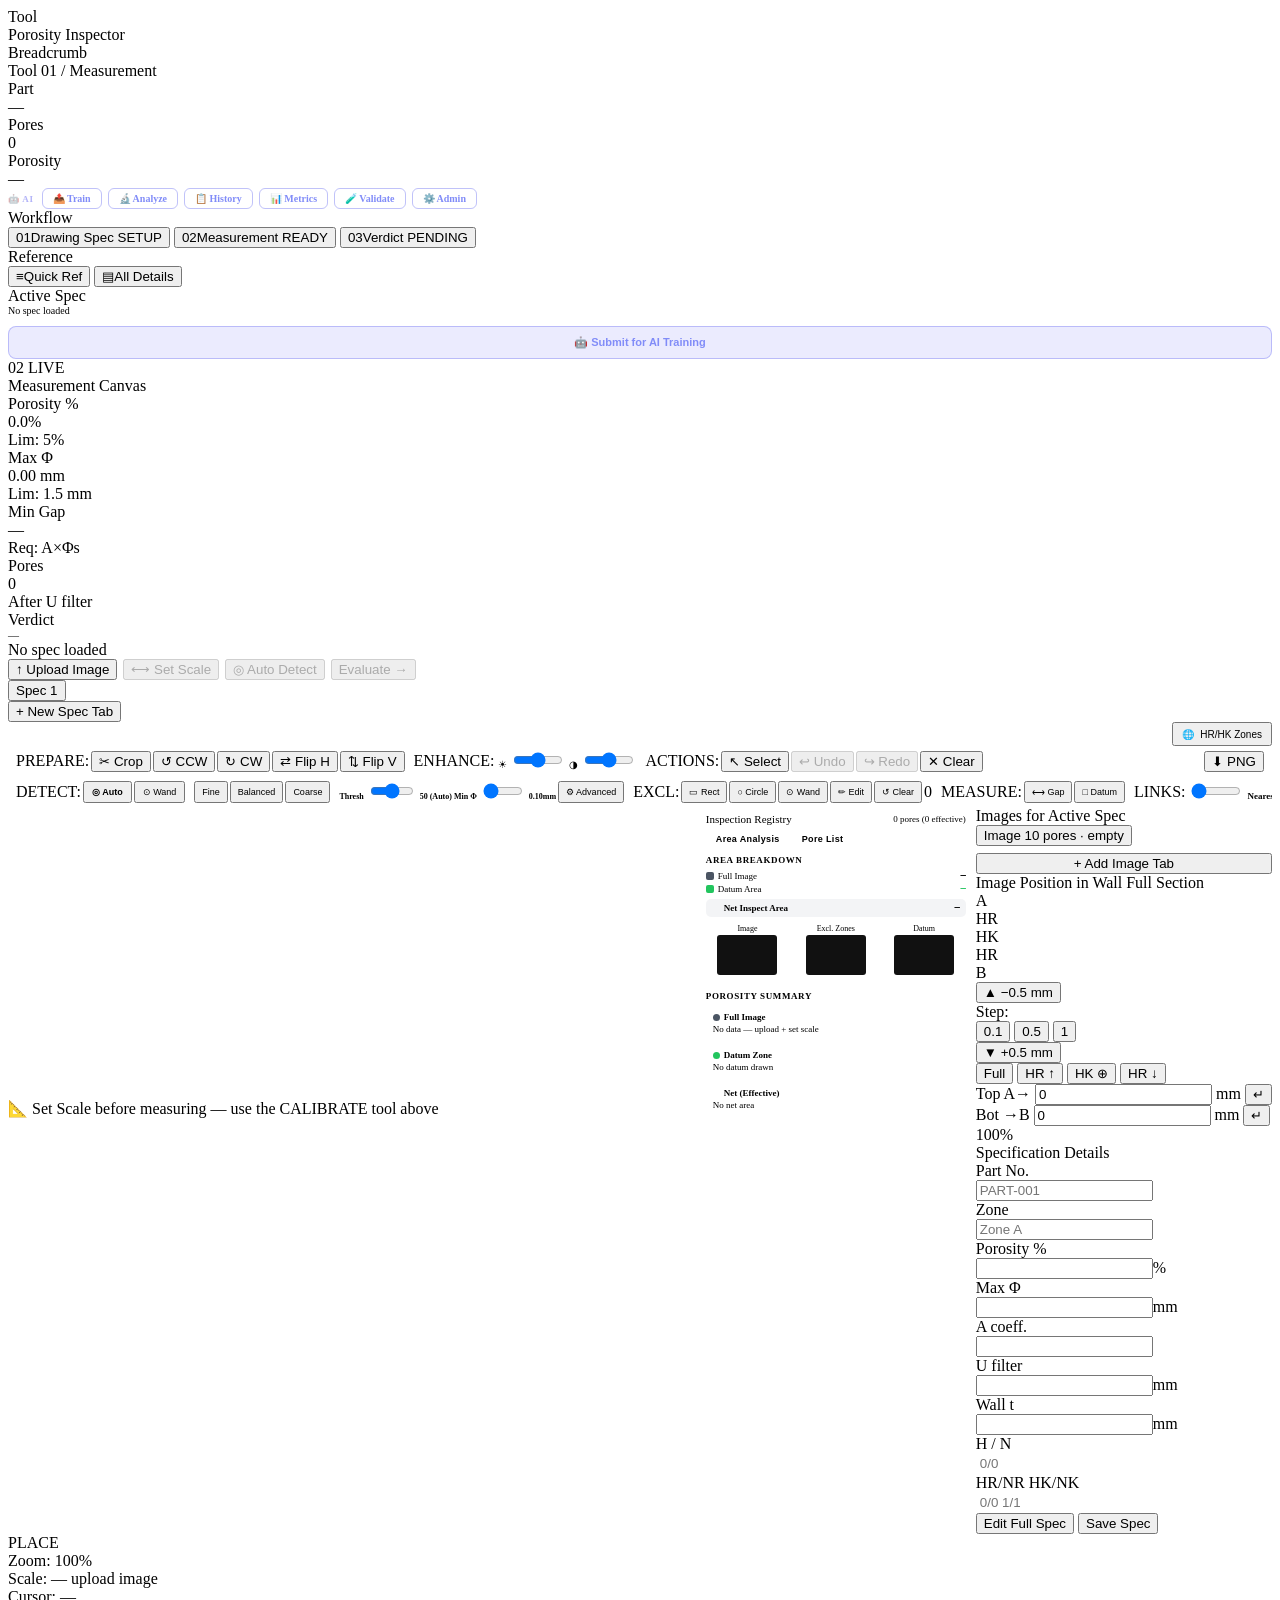
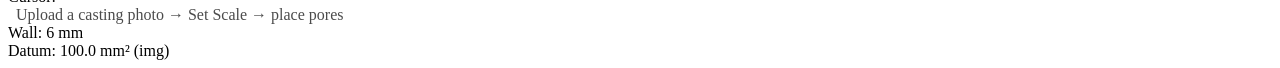
==== commit 7c91a0df: "feat: AI Training Suite v2 — YOLOv8n MPS GPU + 50 samples + 6-tab nav Major features added: - YOLOv8" ====
--- a/pvi_web/static/index.html
+++ b/pvi_web/static/index.html
@@ -32,7 +32,47 @@
     <div class="t-seg-lbl">Porosity</div>
     <div class="t-seg-val" id="tb-pct">—</div>
   </div>
-  <div class="t-right">
+  <div class="t-right" style="display:flex;align-items:center;gap:6px">
+    <!-- AI section label -->
+    <span style="font-size:9px;font-weight:700;color:rgba(99,102,241,.5);letter-spacing:.08em;padding-right:2px">🤖 AI</span>
+    <a href="/train" target="_blank"
+      style="font-size:10px;font-weight:700;padding:4px 10px;border-radius:6px;
+             border:1px solid rgba(99,102,241,.4);color:#818cf8;text-decoration:none;
+             transition:background .15s,border-color .15s;white-space:nowrap"
+      onmouseover="this.style.background='rgba(99,102,241,.15)';this.style.borderColor='rgba(99,102,241,.7)'"
+      onmouseout="this.style.background='';this.style.borderColor='rgba(99,102,241,.4)'">📤 Train</a>
+    <a href="/analyze" target="_blank"
+      style="font-size:10px;font-weight:700;padding:4px 10px;border-radius:6px;
+             border:1px solid rgba(99,102,241,.4);color:#818cf8;text-decoration:none;
+             transition:background .15s,border-color .15s;white-space:nowrap"
+      onmouseover="this.style.background='rgba(99,102,241,.15)';this.style.borderColor='rgba(99,102,241,.7)'"
+      onmouseout="this.style.background='';this.style.borderColor='rgba(99,102,241,.4)'">🔬 Analyze</a>
+    <a href="/history" target="_blank"
+      style="font-size:10px;font-weight:700;padding:4px 10px;border-radius:6px;
+             border:1px solid rgba(99,102,241,.4);color:#818cf8;text-decoration:none;
+             transition:background .15s,border-color .15s;white-space:nowrap"
+      onmouseover="this.style.background='rgba(99,102,241,.15)';this.style.borderColor='rgba(99,102,241,.7)'"
+      onmouseout="this.style.background='';this.style.borderColor='rgba(99,102,241,.4)'">📋 History</a>
+    <a href="/metrics" target="_blank"
+      style="font-size:10px;font-weight:700;padding:4px 10px;border-radius:6px;
+             border:1px solid rgba(99,102,241,.4);color:#818cf8;text-decoration:none;
+             transition:background .15s,border-color .15s;white-space:nowrap"
+      onmouseover="this.style.background='rgba(99,102,241,.15)';this.style.borderColor='rgba(99,102,241,.7)'"
+      onmouseout="this.style.background='';this.style.borderColor='rgba(99,102,241,.4)'">📊 Metrics</a>
+    <a href="/validate" target="_blank"
+      style="font-size:10px;font-weight:700;padding:4px 10px;border-radius:6px;
+             border:1px solid rgba(99,102,241,.4);color:#818cf8;text-decoration:none;
+             transition:background .15s,border-color .15s;white-space:nowrap"
+      onmouseover="this.style.background='rgba(99,102,241,.15)';this.style.borderColor='rgba(99,102,241,.7)'"
+      onmouseout="this.style.background='';this.style.borderColor='rgba(99,102,241,.4)'">🧪 Validate</a>
+    <a href="/admin" target="_blank"
+      style="font-size:10px;font-weight:700;padding:4px 10px;border-radius:6px;
+             border:1px solid rgba(99,102,241,.4);color:#818cf8;text-decoration:none;
+             transition:background .15s,border-color .15s;white-space:nowrap"
+      onmouseover="this.style.background='rgba(99,102,241,.15)';this.style.borderColor='rgba(99,102,241,.7)'"
+      onmouseout="this.style.background='';this.style.borderColor='rgba(99,102,241,.4)'">⚙️ Admin</a>
+    <!-- divider -->
+    <div style="width:1px;height:16px;background:var(--bd);margin:0 4px"></div>
     <div class="t-dot td-idle" id="tb-dot" style="display:none"></div>
     <div class="t-badge tb-idle" id="tb-badge" style="display:none">READY</div>
     <div class="t-time" id="tb-time" style="display:none">09 Jun 26 19:46:52</div>
@@ -60,6 +100,9 @@
       <button class="nb" id="nb-ref" onclick="nav('ref')">
         <span class="nb-n">≡</span><span class="nb-txt">Quick Ref</span>
       </button>
+      <button class="nb" id="nb-area" onclick="nav('area')">
+        <span class="nb-n">▤</span><span class="nb-txt">All Details</span>
+      </button>
     </div>
   </div>
   <div class="sb-spec" id="porosity-spec-summary">
@@ -345,7 +388,7 @@
 </div>
 
 <!-- ─── MEASUREMENT PAGE ─── -->
-<div class="page on" id="pg-meas" style="display: flex; opacity: 1; pointer-events: auto;">
+<div class="page on" id="pg-meas" style="display: flex; flex-direction: column; opacity: 1; pointer-events: auto;">
   <div class="ph">
     <div class="ph-tag">02 LIVE</div>
     <div class="ph-divider"></div>
@@ -383,10 +426,12 @@
         <div class="mph-sub" id="ms-verdict">No spec loaded</div>
       </div>
     </div>
-    <div class="ph-right" style="display:flex; gap:8px; align-items:center;">
-      <button class="btn btn-sec" id="btn-upload-top" onclick="document.getElementById('img-file-input').click()" title="Upload Image">📁 Upload Image</button>
-      <button class="btn btn-sec" id="btn-scale-tool-top" onclick="imgToolActivate('scale_line')" title="Set physical scale of the image (px/mm)" disabled>📐 Set Scale</button>
-      <button class="btn btn-sec" id="btn-autodetect-top" onclick="autoDetectPores()" title="Automatically trace pores based on detection settings" style="color:#8b5cf6; border-color:rgba(139,92,246,0.5)" disabled>🔍 Auto Detect</button>
+    <div class="ph-right" style="display:flex; gap:6px; align-items:center;">
+      <div id="img-scale-info" class="img-scale-pill" style="display:none;margin-right:4px"></div>
+      <input type="file" id="img-file-input" accept="image/*" style="display:none" onchange="loadImageFile(event)">
+      <button class="btn-ph" id="btn-upload-top" onclick="document.getElementById('img-file-input').click()" title="Upload casting image to begin analysis">↑ Upload Image</button>
+      <button class="btn-ph" id="btn-scale-tool-top" onclick="imgToolActivate('scale_line')" title="Draw a reference line on the image to calibrate the physical scale (px/mm)" disabled>⟷ Set Scale</button>
+      <button class="btn-ph" id="btn-autodetect-top" onclick="autoDetectPores()" title="Auto-detect all pores using current DETECT settings" disabled>◎ Auto Detect</button>
       <button class="btn btn-pri" id="btn-eval" onclick="submitEvaluation()" disabled>Evaluate →</button>
     </div>
   </div>
@@ -404,151 +449,187 @@
   <div id="img-toolbar" class="show" style="position:relative;overflow:visible;display:flex;flex-direction:column;background:var(--c1);border-bottom:1px solid var(--bd);gap:0">
 
     <!-- ── ROW 1: Image ops + Pore action buttons ── -->
-    <div style="display:flex;align-items:center;gap:4px;padding:3px 8px;border-bottom:1px solid rgba(255,255,255,.05);flex-wrap:nowrap;overflow-x:auto;scrollbar-width:none">
-
-      <!-- PREPARE -->
-      <span class="tb-lbl">PREPARE:</span>
-      <button class="btn-stack" id="btn-crop" onclick="imgToolActivate('crop')" title="Crop">
-        <span class="btn-stack__icon" style="color:#ef4444">✂️</span>
-        <span class="btn-stack__label">Crop</span>
-      </button>
-      <button class="btn-stack" id="btn-applycrop" style="display:none;color:var(--g)" onclick="applyCrop()">
-        <span class="btn-stack__icon">✅</span><span class="btn-stack__label">Apply</span>
-      </button>
-      <button class="btn-stack" id="btn-cancelcrop" style="display:none;color:#ef4444" onclick="cancelCrop()">
-        <span class="btn-stack__icon">✕</span><span class="btn-stack__label">Cancel</span>
-      </button>
-      <button class="btn-stack icon-only" onclick="rotateImage(-90)" title="Rotate CCW">
-        <span class="btn-stack__icon">↺</span><span class="btn-stack__label">CCW</span>
-      </button>
-      <button class="btn-stack icon-only" onclick="rotateImage(90)" title="Rotate CW">
-        <span class="btn-stack__icon">↻</span><span class="btn-stack__label">CW</span>
-      </button>
-      <button class="btn-stack" onclick="flipImage('h')" title="Flip H">
-        <span class="btn-stack__icon">⇄</span><span class="btn-stack__label">Flip H</span>
-      </button>
-      <button class="btn-stack" onclick="flipImage('v')" title="Flip V">
-        <span class="btn-stack__icon">⇅</span><span class="btn-stack__label">Flip V</span>
-      </button>
-
-      <div class="tb-sep"></div>
-
-      <!-- ENHANCE -->
-      <span class="tb-lbl">ENHANCE:</span>
-      <div class="slider-group" style="color:#eab308" title="Brightness">
-        <span style="font-size:11px">☀️</span>
-        <input type="range" id="img-brightness" min="0" max="200" value="100" step="5" oninput="applyImageFilters()" style="width:50px">
-      </div>
-      <div class="slider-group" style="color:#6b7280" title="Contrast">
-        <span style="font-size:11px">◑</span>
-        <input type="range" id="img-contrast" min="0" max="200" value="100" step="5" oninput="applyImageFilters()" style="width:50px">
-      </div>
-
-      <div class="tb-sep"></div>
-
-      <!-- PORE TOOLS -->
-      <span class="tb-lbl" style="color:#8b5cf6">PORES:</span>
-      <button class="btn-hz" id="btn-autodetect-tb" onclick="autoDetectPores()"
-        style="color:#8b5cf6;border-color:rgba(139,92,246,.5);background:rgba(139,92,246,.1);font-weight:700;padding:2px 8px;font-size:10px"
-        title="Auto-detect all pores from image">🔍 Auto-Detect</button>
-      <button class="btn-hz" id="btn-detect-wand" onclick="setTool('wand_pore')"
-        style="color:#d97706;border-color:rgba(217,119,6,.4);background:rgba(217,119,6,.08);padding:2px 7px;font-size:10px"
-        title="Click a dark void/shrinkage cavity to trace it as a pore">🪄 Wand Pore</button>
-      <button class="btn-hz" id="tool-select-img" onclick="setTool('select')"
-        style="color:#22c55e;border-color:rgba(34,197,94,.35);background:rgba(34,197,94,.06);padding:2px 7px;font-size:10px"
-        title="Select / move pores">↖ Select</button>
-      <button class="btn-hz" onclick="undoPore()" id="btn-undo" disabled title="Undo" style="padding:2px 7px;font-size:10px">↩ Undo</button>
-      <button class="btn-hz" onclick="redoPore()" id="btn-redo" disabled title="Redo" style="padding:2px 7px;font-size:10px">↪ Redo</button>
-      <button class="btn-hz" onclick="clearAllPores()" style="color:#ef4444;padding:2px 7px;font-size:10px" title="Clear all pores">✕ Clear</button>
-      <button class="btn-stack" onclick="downloadAnnotatedImage()" title="Export PNG" style="margin-left:auto">
-        <span class="btn-stack__icon">🖼️</span><span class="btn-stack__label">PNG</span>
-      </button>
+    <div style="display:flex;align-items:center;gap:3px;padding:4px 8px;border-bottom:1px solid rgba(255,255,255,.05);flex-wrap:nowrap;overflow-x:auto;scrollbar-width:none">
+
+      <!-- PREPARE group -->
+      <div style="display:flex;align-items:center;gap:2px;border-right:1px solid var(--bd);padding-right:6px;flex-shrink:0">
+        <span class="tb-lbl">PREPARE:</span>
+        <button class="btn-hz" id="btn-crop" onclick="imgToolActivate('crop')" title="Crop image to region of interest — removes excess border areas">✂ Crop</button>
+        <button class="btn-hz" id="btn-applycrop" style="display:none" onclick="applyCrop()">✓ Apply</button>
+        <button class="btn-hz" id="btn-cancelcrop" style="display:none" onclick="cancelCrop()">✕ Cancel</button>
+        <button class="btn-hz" onclick="rotateImage(-90)" title="Rotate 90° counter-clockwise — fix orientation before analysis">↺ CCW</button>
+        <button class="btn-hz" onclick="rotateImage(90)" title="Rotate 90° clockwise — fix orientation before analysis">↻ CW</button>
+        <button class="btn-hz" onclick="flipImage('h')" title="Flip horizontally — mirror image left↔right">⇄ Flip H</button>
+        <button class="btn-hz" onclick="flipImage('v')" title="Flip vertically — mirror image top↔bottom">⇅ Flip V</button>
+      </div>
+
+      <!-- ENHANCE group -->
+      <div style="display:flex;align-items:center;gap:4px;border-right:1px solid var(--bd);padding-right:6px;flex-shrink:0">
+        <span class="tb-lbl">ENHANCE:</span>
+        <div class="slider-group" title="Brightness — increase to reveal dim pores in underexposed images">
+          <span style="font-size:10px">☀</span>
+          <input type="range" id="img-brightness" min="0" max="200" value="100" step="5" oninput="applyImageFilters()" style="width:50px">
+        </div>
+        <div class="slider-group" title="Contrast — increase to sharpen pore boundaries vs. metal matrix">
+          <span style="font-size:10px">◑</span>
+          <input type="range" id="img-contrast" min="0" max="200" value="100" step="5" oninput="applyImageFilters()" style="width:50px">
+        </div>
+      </div>
+
+      <!-- PORE ACTION group: Select, Undo, Redo, Clear (no duplicate Auto/Wand — those are in DETECT row) -->
+      <div style="display:flex;align-items:center;gap:2px;border-right:1px solid var(--bd);padding-right:6px;flex-shrink:0">
+        <span class="tb-lbl">ACTIONS:</span>
+        <button class="btn-hz" id="tool-select-img" onclick="setTool('select')"
+          title="Select tool — click any pore or exclusion zone to select it, drag to move, scroll to resize. Works on all placed pores.">↖ Select</button>
+        <button class="btn-hz" onclick="undoPore()" id="btn-undo" disabled title="Undo last pore action">↩ Undo</button>
+        <button class="btn-hz" onclick="redoPore()" id="btn-redo" disabled title="Redo undone pore action">↪ Redo</button>
+        <button class="btn-hz" onclick="clearAllPores()" title="Remove all placed pores from this image">✕ Clear</button>
+      </div>
+
+      <!-- PNG export pushed to far right -->
+      <button class="btn-hz" onclick="downloadAnnotatedImage()" title="Export annotated image as PNG with pore overlays" style="margin-left:auto">⬇ PNG</button>
     </div>
 
     <!-- ── ROW 2: Detection params + Exclude tools + Measure + Links ── -->
-    <div style="display:flex;align-items:center;gap:4px;padding:3px 8px;flex-wrap:nowrap;overflow-x:auto;scrollbar-width:none">
+    <div style="display:flex;align-items:center;gap:3px;padding:4px 8px;flex-wrap:nowrap;overflow-x:auto;scrollbar-width:none">
 
       <!-- DETECT params group -->
-      <div style="display:flex;align-items:center;gap:3px;background:rgba(139,92,246,.05);border:1px solid rgba(139,92,246,.18);border-radius:5px;padding:2px 6px;flex-shrink:0">
-        <span class="tb-lbl" style="color:#8b5cf6">DETECT:</span>
-        <button class="btn-hz" style="font-size:9px;padding:1px 5px;height:22px" onclick="setDetectPreset('fine')" title="Fine: sensitive, small gas pores">Fine</button>
-        <button class="btn-hz" style="font-size:9px;padding:1px 5px;height:22px" onclick="setDetectPreset('balanced')" title="Balanced">Balanced</button>
-        <button class="btn-hz" style="font-size:9px;padding:1px 5px;height:22px" onclick="setDetectPreset('coarse')" title="Coarse: large shrinkage voids">Coarse</button>
-        <div style="width:1px;height:16px;background:rgba(139,92,246,.2);margin:0 2px;flex-shrink:0"></div>
-        <div class="slider-group" style="color:#8b5cf6" title="Threshold — 50=Auto (Otsu)">
+      <div style="display:flex;align-items:center;gap:2px;border-right:1px solid var(--bd);padding-right:6px;flex-shrink:0">
+        <span class="tb-lbl">DETECT:</span>
+        <button class="btn-hz" id="btn-autodetect-tb" onclick="autoDetectPores()"
+          style="font-size:9px;padding:1px 7px;height:22px;font-weight:700"
+          title="Auto-detect all pores — scans entire image using threshold + morphology. Adjust presets and sliders first for best results">◎ Auto</button>
+        <button class="btn-hz" id="btn-detect-wand" onclick="setTool('wand_pore')"
+          style="font-size:9px;padding:1px 7px;height:22px"
+          title="Wand Pore — click inside a dark void to flood-fill and trace it as a pore. Best for shrinkage cavities with irregular shapes">⊙ Wand</button>
+        <div style="width:1px;height:14px;background:var(--bd2);margin:0 2px"></div>
+        <button class="btn-hz" style="font-size:9px;padding:1px 6px;height:22px" onclick="setDetectPreset('fine')"
+          title="Fine preset — high sensitivity for small gas pores (≥0.05mm). May pick up noise in rough images.">Fine</button>
+        <button class="btn-hz" style="font-size:9px;padding:1px 6px;height:22px" onclick="setDetectPreset('balanced')"
+          title="Balanced preset — general purpose. Detects gas and shrinkage pores ≥0.1mm. Good default for most castings.">Balanced</button>
+        <button class="btn-hz" style="font-size:9px;padding:1px 6px;height:22px" onclick="setDetectPreset('coarse')"
+          title="Coarse preset — targets large shrinkage voids ≥0.3mm. Ignores micro-porosity. Best for rough as-cast surfaces.">Coarse</button>
+        <div style="width:1px;height:14px;background:var(--bd2);margin:0 2px"></div>
+        <div class="slider-group" title="Threshold — brightness cutoff for pore detection. 50=Auto (Otsu). Lower: only darkest pores. Higher: includes gray areas too.">
           <span style="font-size:8px;font-weight:700">Thresh</span>
           <input type="range" id="detect-threshold" min="10" max="90" value="50" step="5"
             oninput="document.getElementById('detect-sens-val').textContent=this.value+(this.value=='50'?' (Auto)':this.value>50?' +'+(this.value-50):' '+(this.value-50))"
             style="width:44px">
           <span id="detect-sens-val" style="font-size:8px;font-weight:700;min-width:40px">50 (Auto)</span>
         </div>
-        <div class="slider-group" style="color:#0b7285" title="Min pore diameter (mm)">
+        <div class="slider-group" title="Min Pore Diameter — smallest pore to detect (mm). Raise to filter noise; lower to catch fine gas pores.">
           <span style="font-size:8px;font-weight:700">Min Φ</span>
           <input type="range" id="detect-min-dia" min="0.05" max="2.0" value="0.1" step="0.05"
             oninput="document.getElementById('detect-min-dia-val').textContent=parseFloat(this.value).toFixed(2)+'mm'"
             style="width:40px">
           <span id="detect-min-dia-val" style="font-size:8px;font-weight:700;width:32px">0.10mm</span>
         </div>
-        <button class="btn-hz" style="font-size:8px;padding:1px 5px;height:22px" onclick="toggleDetectAdvanced()" id="btn-adv-toggle">⚙ Adv</button>
-      </div>
-
-      <div class="tb-sep"></div>
+        <button class="btn-hz" style="font-size:9px;padding:1px 6px;height:22px" onclick="toggleDetectAdvanced()" id="btn-adv-toggle"
+          title="Advanced tracing panel — tune blur, morphological closing, contour curve detail, max aspect ratio and area filters for complex porosity patterns">⚙ Advanced</button>
+      </div>
 
       <!-- EXCLUDE group -->
-      <div style="display:flex;align-items:center;gap:3px;background:rgba(239,68,68,.04);border:1px solid rgba(239,68,68,.15);border-radius:5px;padding:2px 5px;flex-shrink:0">
-        <span class="tb-lbl" style="color:#ef4444">EXCL:</span>
+      <div style="display:flex;align-items:center;gap:2px;border-right:1px solid var(--bd);padding-right:6px;flex-shrink:0">
+        <span class="tb-lbl">EXCL:</span>
         <button class="btn-hz" id="btn-excl-rect" onclick="setTool('exclude_rect')"
-          style="color:#ef4444;border-color:rgba(239,68,68,.35);font-size:9px;padding:1px 6px;height:22px"
-          title="Draw rectangle exclusion zone">▭ Rect</button>
+          style="font-size:9px;padding:1px 6px;height:22px"
+          title="Exclusion Rectangle — draw a box to mask a region. Pores inside are ignored. Use for bolt holes, markings, or flash.">▭ Rect</button>
         <button class="btn-hz" id="btn-excl-circle" onclick="setTool('exclude_circle')"
-          style="color:#ef4444;border-color:rgba(239,68,68,.35);font-size:9px;padding:1px 6px;height:22px"
-          title="Draw circle exclusion zone">⭕ Circle</button>
+          style="font-size:9px;padding:1px 6px;height:22px"
+          title="Exclusion Circle — draw a circle to mask a round region. Ideal for bore holes and circular features.">○ Circle</button>
         <button class="btn-hz" id="btn-excl-wand" onclick="setTool('exclude_wand')"
-          style="color:#ef4444;border-color:rgba(239,68,68,.35);font-size:9px;padding:1px 6px;height:22px"
-          title="Wand: click boundary region to auto-exclude">🪄 Wand</button>
-        <!-- Wand options dropdown-style (only shown when wand excl active) -->
-        <div id="wand-options" style="display:none;align-items:center;gap:4px;border-left:1px solid rgba(239,68,68,.2);padding-left:5px">
-          <span style="font-size:8px;color:#ef4444;font-weight:700">Tol:</span>
+          style="font-size:9px;padding:1px 6px;height:22px"
+          title="Exclusion Wand — click a bright boundary region to auto-trace and exclude it. Best for complex edge profiles.">⊙ Wand</button>
+        <!-- Wand options (only shown when excl wand active) -->
+        <div id="wand-options" style="display:none;align-items:center;gap:4px;border-left:1px solid var(--bd2);padding-left:5px">
+          <span style="font-size:8px;font-weight:700">Tol:</span>
           <input type="range" id="wand-tolerance" min="5" max="120" value="40" style="width:40px"
             oninput="document.getElementById('wand-tol-val').textContent=this.value">
-          <span id="wand-tol-val" style="font-size:8px;font-weight:700;color:#ef4444;width:18px">40</span>
+          <span id="wand-tol-val" style="font-size:8px;font-weight:700;width:18px">40</span>
           <input type="range" id="wand-min-area" min="50" max="5000" value="200" step="50" style="width:36px"
             oninput="document.getElementById('wand-area-val').textContent=this.value+'px'" title="Min area">
-          <span id="wand-area-val" style="font-size:8px;color:#ef4444;width:30px">200px</span>
-          <label style="font-size:8px;color:#ef4444;cursor:pointer;display:flex;align-items:center;gap:2px">
-            <input type="checkbox" id="wand-contiguous" style="width:9px;height:9px;accent-color:#ef4444">Cont.
+          <span id="wand-area-val" style="font-size:8px;width:30px">200px</span>
+          <label style="font-size:8px;cursor:pointer;display:flex;align-items:center;gap:2px">
+            <input type="checkbox" id="wand-contiguous" style="width:9px;height:9px">Cont.
           </label>
         </div>
         <button class="btn-hz" id="btn-excl-select" onclick="setTool('excl_select')"
-          style="color:#ef4444;border-color:rgba(239,68,68,.35);font-size:9px;padding:1px 6px;height:22px"
-          title="Edit exclusion zones">✏️ Edit</button>
+          style="font-size:9px;padding:1px 6px;height:22px"
+          title="Edit exclusion zones — click to select, drag to move, resize handles at corners">✏ Edit</button>
         <button class="btn-hz" onclick="clearExclusionZones()"
-          style="color:#ef4444;border-color:rgba(239,68,68,.25);font-size:9px;padding:1px 6px;height:22px"
-          title="Remove all exclusion zones">🔄 Clear</button>
+          style="font-size:9px;padding:1px 6px;height:22px"
+          title="Remove all exclusion zones">↺ Clear</button>
         <span class="excl-zone-badge" id="excl-zone-count">0</span>
       </div>
 
-      <div class="tb-sep"></div>
-
-      <!-- MEASURE -->
-      <span class="tb-lbl">MEASURE:</span>
-      <button class="btn-hz" id="tool-measure" onclick="setTool('measure')" title="Measure gap between pores" style="font-size:10px;padding:2px 6px">⟷ Gap</button>
-      <button class="btn-hz" id="tool-datum" onclick="setTool('datum')" title="Draw datum reference area" style="font-size:10px;padding:2px 6px">□ Datum</button>
-      <button class="btn-hz" id="btn-clear-datum" onclick="clearDatum()" style="display:none;color:#ef4444;font-size:10px;padding:2px 6px" title="Remove datum">✕ Datum</button>
-
-      <div class="tb-sep"></div>
-
-      <!-- LINKS -->
-      <span class="tb-lbl">LINKS:</span>
-      <div class="slider-group" style="color:#f59e0b">
-        <input type="range" id="link-range" min="0" max="20" step="0.5" value="0"
-          oninput="document.getElementById('link-disp').textContent=this.value==0?'Nearest':this.value+'mm';if(typeof drawCanvas==='function') drawCanvas();"
-          style="width:50px">
-        <span id="link-disp" style="font-size:9px;font-weight:700;width:36px">Nearest</span>
+      <!-- MEASURE group -->
+      <div style="display:flex;align-items:center;gap:2px;border-right:1px solid var(--bd);padding-right:6px;flex-shrink:0">
+        <span class="tb-lbl">MEASURE:</span>
+        <button class="btn-hz" id="tool-measure" onclick="setTool('measure')" style="font-size:9px;padding:1px 6px;height:22px"
+          title="Gap tool — click two points to measure edge-to-edge distance. Verifies minimum spacing A×Φs.">⟷ Gap</button>
+        <button class="btn-hz" id="tool-datum" onclick="setTool('datum')" style="font-size:9px;padding:1px 6px;height:22px"
+          title="Datum zone — draw the inspection reference rectangle per VW50093. Only pores inside are evaluated.">□ Datum</button>
+        <button class="btn-hz" id="btn-clear-datum" onclick="clearDatum()" style="display:none;font-size:9px;padding:1px 6px;height:22px"
+          title="Remove the datum reference area">✕ Datum</button>
+      </div>
+
+      <!-- LINKS group -->
+      <div style="display:flex;align-items:center;gap:4px;flex-shrink:0">
+        <span class="tb-lbl">LINKS:</span>
+        <div class="slider-group" title="Pore link range — draws lines between pores within this distance. Nearest=only closest pair. Helps spot clusters and spacing violations.">
+          <input type="range" id="link-range" min="0" max="20" step="0.5" value="0"
+            oninput="document.getElementById('link-disp').textContent=this.value==0?'Nearest':this.value+'mm';if(typeof drawCanvas==='function') drawCanvas();"
+            style="width:50px">
+          <span id="link-disp" style="font-size:9px;font-weight:700;width:36px">Nearest</span>
+        </div>
       </div>
     </div>
 
   </div><!-- end img-toolbar -->
+
+  <!-- ADVANCED DETECT PANEL -->
+  <div id="detect-advanced" style="display:none;background:var(--c1);border-bottom:1px solid var(--bd);padding:6px 12px;overflow-x:auto;white-space:nowrap;scrollbar-width:none">
+    <div style="display:flex;align-items:center;gap:12px;font-size:10px">
+      <span style="font-weight:700;color:var(--tx)">Advanced Tracing:</span>
+      
+      <div class="slider-group" title="Gaussian Blur (Noise reduction)">
+        <span>Blur</span>
+        <input type="range" id="detect-blur" min="0" max="5" value="1" step="1" oninput="document.getElementById('detect-blur-val').textContent=this.value" style="width:40px">
+        <span id="detect-blur-val" style="width:12px;text-align:right">1</span>
+      </div>
+
+      <div class="slider-group" title="Morphological Close radius. Higher values bridge larger gaps in shrinkage porosities.">
+        <span>Close (Dilate+Erode)</span>
+        <input type="range" id="detect-close" min="0" max="10" value="1" step="1" oninput="document.getElementById('detect-close-val').textContent=this.value" style="width:50px">
+        <span id="detect-close-val" style="width:16px;text-align:right">1</span>
+      </div>
+
+      <div class="slider-group" title="Curve simplification for traced contours.">
+        <span>Curve</span>
+        <input type="range" id="detect-curve" min="12" max="80" value="32" step="1" oninput="document.getElementById('detect-curve-val').textContent=this.value" style="width:50px">
+        <span id="detect-curve-val" style="width:20px;text-align:right">32</span>
+      </div>
+
+      <div class="slider-group" title="Max Aspect Ratio limit for auto-detect">
+        <span>Max Aspect</span>
+        <input type="range" id="detect-aspect" min="2" max="20" value="8" step="1" oninput="document.getElementById('detect-aspect-val').textContent=this.value" style="width:40px">
+        <span id="detect-aspect-val" style="width:16px;text-align:right">8</span>
+      </div>
+
+      <div class="slider-group" title="Max Area % limit for auto-detect">
+        <span>Max Area</span>
+        <input type="range" id="detect-max-area" min="1" max="50" value="15" step="1" oninput="document.getElementById('detect-max-area-val').textContent=this.value+'%'" style="width:40px">
+        <span id="detect-max-area-val" style="width:24px;text-align:right">15%</span>
+      </div>
+
+      <label style="display:flex;align-items:center;gap:4px;cursor:pointer" title="Reject pores touching the edges of the image">
+        <input type="checkbox" id="detect-edge-reject" checked style="accent-color:var(--pri)">
+        <span>Edge Reject</span>
+      </label>
+
+      <button class="btn-hz" onclick="_resetAdvancedDefaults()" style="margin-left:auto;padding:2px 6px">Reset</button>
+    </div>
+  </div>
 
 
   <!-- Scale input overlay — upgraded -->
@@ -577,7 +658,7 @@
   <!-- CANVAS AREA + PORE PANEL -->
   <div style="flex:1;display:flex;overflow:hidden">
     <!-- Main canvas -->
-    <div id="canvas-wrap" style="position:relative">
+    <div id="canvas-wrap" style="position:relative;flex:1">
       <canvas id="main-canvas" width="284" height="576" style="width: 142px; height: 288px;"></canvas>
       <canvas id="overlay-canvas" width="284" height="576" style="width: 142px; height: 288px;"></canvas>
       <!-- Scale calibration warning banner -->
@@ -589,103 +670,167 @@
       <!-- Scale ruler (drawn by JS) -->
     </div>
 
-    <!-- Middle panel: Pore Registry -->
-    <div id="panel-registry" style="width:260px;background:var(--c1);border-left:1px solid var(--bd);display:flex;flex-direction:column;flex-shrink:0">
-      <div style="padding:8px 12px;border-bottom:1px solid var(--bd);display:flex;align-items:center;justify-content:space-between">
-        <div class="pp-title" style="margin:0">Inspection Registry</div>
-        <div style="font-size:10px;color:var(--dim)" id="reg-count">0 pores (0 effective)</div>
-      </div>
-
-      <!-- ── Area Breakdown Panel ── -->
-      <div id="area-breakdown" style="border-bottom:1px solid var(--bd);padding:8px 10px;background:rgba(255,255,255,.02)">
-        <div style="font-size:9px;font-weight:700;color:var(--dim);text-transform:uppercase;letter-spacing:.6px;margin-bottom:6px">📐 Area Analysis</div>
-
-        <!-- Image area row -->
-        <div style="display:flex;align-items:center;justify-content:space-between;margin-bottom:3px">
-          <div style="display:flex;align-items:center;gap:4px">
-            <div style="width:8px;height:8px;border-radius:2px;background:#4b5563;flex-shrink:0"></div>
-            <span style="font-size:9px;color:var(--dim)">Full Image</span>
-          </div>
-          <span style="font-size:9px;font-weight:700;color:var(--tx);font-family:monospace" id="area-image">—</span>
-        </div>
-
-        <!-- Datum area row -->
-        <div style="display:flex;align-items:center;justify-content:space-between;margin-bottom:3px">
-          <div style="display:flex;align-items:center;gap:4px">
-            <div style="width:8px;height:8px;border-radius:2px;background:#22c55e;flex-shrink:0"></div>
-            <span style="font-size:9px;color:var(--dim)">Datum Area</span>
-          </div>
-          <span style="font-size:9px;font-weight:700;color:#22c55e;font-family:monospace" id="area-datum">—</span>
-        </div>
-
-        <!-- Exclusion rows -->
-        <div id="area-excl-rows"></div>
-
-        <!-- Divider -->
-        <div style="border-top:1px solid var(--bd);margin:5px 0"></div>
-
-        <!-- Net inspection area (key metric) -->
-        <div style="display:flex;align-items:center;justify-content:space-between;padding:4px 6px;background:rgba(139,92,246,.1);border-radius:5px;border:1px solid rgba(139,92,246,.2)">
-          <div style="display:flex;align-items:center;gap:4px">
-            <div style="width:8px;height:8px;border-radius:2px;background:#8b5cf6;flex-shrink:0"></div>
-            <span style="font-size:9px;font-weight:700;color:#8b5cf6">Net Inspect Area</span>
-          </div>
-          <span style="font-size:9px;font-weight:700;color:#8b5cf6;font-family:monospace" id="area-net">—</span>
-        </div>
-
-        <!-- Mini canvas thumbnails row -->
-        <div style="display:flex;gap:5px;margin-top:7px" id="area-thumbs-row">
-          <div style="flex:1;text-align:center">
-            <div style="font-size:8px;color:var(--dim);margin-bottom:2px">Image</div>
-            <canvas id="thumb-image" width="60" height="40" style="width:60px;height:40px;border:1px solid var(--bd);border-radius:3px;display:block;margin:0 auto;background:#111"></canvas>
-          </div>
-          <div style="flex:1;text-align:center">
-            <div style="font-size:8px;color:var(--dim);margin-bottom:2px">Excl. Zones</div>
-            <canvas id="thumb-excl" width="60" height="40" style="width:60px;height:40px;border:1px solid rgba(239,68,68,.3);border-radius:3px;display:block;margin:0 auto;background:#111"></canvas>
-          </div>
-          <div style="flex:1;text-align:center">
-            <div style="font-size:8px;color:var(--dim);margin-bottom:2px">Datum</div>
-            <canvas id="thumb-datum" width="60" height="40" style="width:60px;height:40px;border:1px solid rgba(34,197,94,.3);border-radius:3px;display:block;margin:0 auto;background:#111"></canvas>
-          </div>
-        </div>
-      </div>
-
-      <div class="scrollable" style="flex:1;overflow-y:auto">
-        <div id="datum-registry-section" style="border-bottom:1px solid var(--bd)"></div>
-        <div id="excl-registry-section" style="border-bottom:1px solid var(--bd)"></div>
-        <div style="padding:6px 12px;background:rgba(255,255,255,.03);font-size:10px;font-weight:700;color:var(--tx);border-bottom:1px solid var(--bd)">🔴 Detected Pores</div>
-        <div id="pore-registry"><div style="font-size:10px;color:var(--dim);text-align:center;padding:16px">No pores · click canvas to place</div></div>
-      </div>
-
-      <!-- Selected pore edit panel — upgraded -->
-      <div id="pore-edit-panel" style="display:none;padding:10px 12px;border-top:2px solid var(--amb);background:rgba(255,173,0,.06)">
-        <div style="display:flex;align-items:center;justify-content:space-between;margin-bottom:8px">
-          <div class="pp-title" style="color:var(--amb);margin:0">✎ Edit Pore <span id="ep-pore-id" style="font-size:9px;color:var(--dim);font-weight:400"></span></div>
-          <button onclick="const p=AP().find(p=>p.id===S.selectedId);if(p)removePore(p.id);" style="font-size:10px;padding:2px 8px;background:var(--ra);color:var(--red);border:1px solid var(--red);border-radius:4px;cursor:pointer">✕ Delete</button>
-        </div>
-        <div style="display:flex;flex-direction:column;gap:6px">
-          <div class="fi-item">
-            <div class="fl">Φ diameter (mm)</div>
-            <div class="fi-wrap"><input class="fi" id="ep-phi" oninput="applyEditPanelLive()" onchange="pushHistoryLive()" type="number" step="0.05" min="0.1" style="font-size:12px;padding:6px 30px 6px 10px"><span class="fi-unit">mm</span></div>
-          </div>
-          <div class="fi-item">
-            <div class="fl">Type</div>
-            <select class="fi" id="ep-type" onchange="const p=AP().find(p=>p.id===S.selectedId);if(p){p.type=this.value;drawCanvas();updateLiveMetrics();updatePoreRegistry();}" style="font-size:12px;padding:4px 8px">
-              <option value="gas">Gas pore</option>
-              <option value="shrink">Shrinkage</option>
-            </select>
-          </div>
-          <div class="fi-item">
-            <div class="fl">X position (mm)</div>
-            <div class="fi-wrap"><input class="fi" id="ep-x" oninput="applyEditPanelLive()" onchange="pushHistoryLive()" type="number" step="0.1" style="font-size:12px;padding:6px 30px 6px 10px"><span class="fi-unit">mm</span></div>
-          </div>
-          <div class="fi-item">
-            <div class="fl">Y depth (mm)</div>
-            <div class="fi-wrap"><input class="fi" id="ep-y" oninput="applyEditPanelLive()" onchange="pushHistoryLive()" type="number" step="0.1" style="font-size:12px;padding:6px 30px 6px 10px"><span class="fi-unit">mm</span></div>
-          </div>
-          <button onclick="S.selectedId=null;document.getElementById('pore-edit-panel').style.display='none';setTool('place');drawCanvas();updatePoreRegistry();" style="width:100%;font-size:10px;padding:5px 0;background:var(--c3);border:1px solid var(--bd);border-radius:4px;cursor:pointer;color:var(--dim);margin-top:2px">Done ✓</button>
-        </div>
-      </div>
+    <!-- Middle panel: Inspection Registry (2 tabs) -->
+    <div id="panel-registry" style="width:280px;background:var(--c1);border-left:1px solid var(--bd);display:flex;flex-direction:column;flex-shrink:0">
+
+      <!-- Panel header -->
+      <div style="padding:6px 10px 0;border-bottom:1px solid var(--bd);flex-shrink:0">
+        <div style="display:flex;align-items:center;justify-content:space-between;margin-bottom:5px">
+          <div class="pp-title" style="margin:0;font-size:11px">Inspection Registry</div>
+          <div style="font-size:9px;color:var(--dim)" id="reg-count">0 pores (0 effective)</div>
+        </div>
+        <!-- Tab strip -->
+        <div style="display:flex;gap:2px;margin-bottom:-1px">
+          <button id="reg-tab-analysis" onclick="switchRegTab('analysis')"
+            style="font-size:9px;font-weight:700;padding:4px 10px;border:1px solid var(--bd2);border-bottom:none;border-radius:4px 4px 0 0;background:var(--c1);color:var(--tx);cursor:pointer;letter-spacing:.04em">
+            Area Analysis
+          </button>
+          <button id="reg-tab-porelist" onclick="switchRegTab('porelist')"
+            style="font-size:9px;font-weight:700;padding:4px 10px;border:1px solid var(--bd2);border-bottom:1px solid var(--c1);border-radius:4px 4px 0 0;background:var(--c3);color:var(--dim);cursor:pointer;letter-spacing:.04em">
+            Pore List
+          </button>
+        </div>
+      </div>
+
+      <!-- ── TAB 1: Area Analysis ── -->
+      <div id="reg-panel-analysis" style="flex:1;overflow-y:auto;display:flex;flex-direction:column">
+
+        <!-- Area Breakdown -->
+        <div id="area-breakdown" style="border-bottom:1px solid var(--bd);padding:8px 10px;background:rgba(255,255,255,.02);flex-shrink:0">
+          <div style="font-size:9px;font-weight:700;color:var(--dim);text-transform:uppercase;letter-spacing:.6px;margin-bottom:6px">Area Breakdown</div>
+
+          <!-- Full Image row -->
+          <div style="display:flex;align-items:center;justify-content:space-between;margin-bottom:3px">
+            <div style="display:flex;align-items:center;gap:4px">
+              <div style="width:8px;height:8px;border-radius:2px;background:#4b5563;flex-shrink:0"></div>
+              <span style="font-size:9px;color:var(--dim)">Full Image</span>
+            </div>
+            <span style="font-size:9px;font-weight:700;color:var(--tx);font-family:monospace" id="area-image">—</span>
+          </div>
+
+          <!-- Datum row -->
+          <div style="display:flex;align-items:center;justify-content:space-between;margin-bottom:3px">
+            <div style="display:flex;align-items:center;gap:4px">
+              <div style="width:8px;height:8px;border-radius:2px;background:#22c55e;flex-shrink:0"></div>
+              <span style="font-size:9px;color:var(--dim)">Datum Area</span>
+            </div>
+            <span style="font-size:9px;font-weight:700;color:#22c55e;font-family:monospace" id="area-datum">—</span>
+          </div>
+
+          <!-- Exclusion zone rows (populated by JS) -->
+          <div id="area-excl-rows"></div>
+
+          <div style="border-top:1px solid var(--bd);margin:5px 0"></div>
+
+          <!-- Net Inspect Area -->
+          <div style="display:flex;align-items:center;justify-content:space-between;padding:4px 6px;background:rgba(100,116,139,.08);border-radius:5px;border:1px solid var(--bd2)">
+            <div style="display:flex;align-items:center;gap:4px">
+              <div style="width:8px;height:8px;border-radius:2px;background:var(--primary);flex-shrink:0"></div>
+              <span style="font-size:9px;font-weight:700;color:var(--tx)">Net Inspect Area</span>
+            </div>
+            <span style="font-size:9px;font-weight:700;color:var(--tx);font-family:monospace" id="area-net">—</span>
+          </div>
+
+          <!-- Mini canvas thumbnails -->
+          <div style="display:flex;gap:5px;margin-top:7px" id="area-thumbs-row">
+            <div style="flex:1;text-align:center">
+              <div style="font-size:8px;color:var(--dim);margin-bottom:2px">Image</div>
+              <canvas id="thumb-image" width="60" height="40" style="width:60px;height:40px;border:1px solid var(--bd);border-radius:3px;display:block;margin:0 auto;background:#111"></canvas>
+            </div>
+            <div style="flex:1;text-align:center">
+              <div style="font-size:8px;color:var(--dim);margin-bottom:2px">Excl. Zones</div>
+              <canvas id="thumb-excl" width="60" height="40" style="width:60px;height:40px;border:1px solid var(--bd);border-radius:3px;display:block;margin:0 auto;background:#111"></canvas>
+            </div>
+            <div style="flex:1;text-align:center">
+              <div style="font-size:8px;color:var(--dim);margin-bottom:2px">Datum</div>
+              <canvas id="thumb-datum" width="60" height="40" style="width:60px;height:40px;border:1px solid var(--bd);border-radius:3px;display:block;margin:0 auto;background:#111"></canvas>
+            </div>
+          </div>
+        </div>
+
+        <!-- ── Porosity Summary per zone ── -->
+        <div style="padding:8px 10px;flex-shrink:0">
+          <div style="font-size:9px;font-weight:700;color:var(--dim);text-transform:uppercase;letter-spacing:.6px;margin-bottom:6px">Porosity Summary</div>
+
+          <!-- Full Image zone -->
+          <div style="margin-bottom:6px;padding:5px 7px;border:1px solid var(--bd);border-radius:5px;background:var(--c3)">
+            <div style="display:flex;align-items:center;justify-content:space-between;margin-bottom:2px">
+              <div style="display:flex;align-items:center;gap:4px">
+                <div style="width:7px;height:7px;border-radius:50%;background:#4b5563;flex-shrink:0"></div>
+                <span style="font-size:9px;font-weight:700;color:var(--tx)">Full Image</span>
+              </div>
+            </div>
+            <div style="font-size:9px;color:var(--muted)" id="stat-image">No data — upload + set scale</div>
+          </div>
+
+          <!-- Datum zone -->
+          <div style="margin-bottom:6px;padding:5px 7px;border:1px solid var(--bd);border-radius:5px;background:var(--c3)">
+            <div style="display:flex;align-items:center;justify-content:space-between;margin-bottom:2px">
+              <div style="display:flex;align-items:center;gap:4px">
+                <div style="width:7px;height:7px;border-radius:50%;background:#22c55e;flex-shrink:0"></div>
+                <span style="font-size:9px;font-weight:700;color:var(--tx)">Datum Zone</span>
+              </div>
+            </div>
+            <div style="font-size:9px;color:var(--muted)" id="stat-datum">No datum drawn</div>
+          </div>
+
+          <!-- Net (effective) zone -->
+          <div style="padding:5px 7px;border:1px solid var(--bd2);border-radius:5px;background:var(--primary-b)">
+            <div style="display:flex;align-items:center;justify-content:space-between;margin-bottom:2px">
+              <div style="display:flex;align-items:center;gap:4px">
+                <div style="width:7px;height:7px;border-radius:50%;background:var(--primary);flex-shrink:0"></div>
+                <span style="font-size:9px;font-weight:700;color:var(--primary)">Net (Effective)</span>
+              </div>
+            </div>
+            <div style="font-size:9px;color:var(--muted)" id="stat-net">No net area</div>
+          </div>
+        </div>
+
+        <!-- datum/excl registry sections also live on analysis tab -->
+        <div id="datum-registry-section" style="border-top:1px solid var(--bd);flex-shrink:0"></div>
+        <div id="excl-registry-section"  style="border-top:1px solid var(--bd);flex-shrink:0"></div>
+      </div>
+
+      <!-- ── TAB 2: Pore List ── -->
+      <div id="reg-panel-porelist" style="flex:1;overflow-y:auto;display:none;flex-direction:column">
+        <div style="padding:5px 10px 4px;font-size:9px;font-weight:700;color:var(--dim);text-transform:uppercase;letter-spacing:.06em;border-bottom:1px solid var(--bd);background:rgba(255,255,255,.02)">
+          Detected Pores
+        </div>
+        <div id="pore-registry" style="flex:1">
+          <div style="font-size:10px;color:var(--dim);text-align:center;padding:16px">No pores · click canvas to place</div>
+        </div>
+
+        <!-- Selected pore edit panel -->
+        <div id="pore-edit-panel" style="display:none;padding:10px 12px;border-top:2px solid var(--bd2);background:var(--c3);flex-shrink:0">
+          <div style="display:flex;align-items:center;justify-content:space-between;margin-bottom:8px">
+            <div class="pp-title" style="margin:0;font-size:10px">Edit Pore <span id="ep-pore-id" style="font-size:9px;color:var(--dim);font-weight:400"></span></div>
+            <button onclick="const p=AP().find(p=>p.id===S.selectedId);if(p)removePore(p.id);" style="font-size:10px;padding:2px 8px;background:var(--ra);color:var(--red);border:1px solid rgba(239,68,68,.3);border-radius:4px;cursor:pointer">✕ Delete</button>
+          </div>
+          <div style="display:flex;flex-direction:column;gap:6px">
+            <div class="fi-item">
+              <div class="fl">Φ diameter (mm)</div>
+              <div class="fi-wrap"><input class="fi" id="ep-phi" oninput="applyEditPanelLive()" onchange="pushHistoryLive()" type="number" step="0.05" min="0.1" style="font-size:12px;padding:6px 30px 6px 10px"><span class="fi-unit">mm</span></div>
+            </div>
+            <div class="fi-item">
+              <div class="fl">Type</div>
+              <select class="fi" id="ep-type" onchange="const p=AP().find(p=>p.id===S.selectedId);if(p){p.type=this.value;drawCanvas();updateLiveMetrics();updatePoreRegistry();}" style="font-size:12px;padding:4px 8px">
+                <option value="gas">Gas pore</option>
+                <option value="shrink">Shrinkage</option>
+              </select>
+            </div>
+            <div class="fi-item">
+              <div class="fl">X position (mm)</div>
+              <div class="fi-wrap"><input class="fi" id="ep-x" oninput="applyEditPanelLive()" onchange="pushHistoryLive()" type="number" step="0.1" style="font-size:12px;padding:6px 30px 6px 10px"><span class="fi-unit">mm</span></div>
+            </div>
+            <div class="fi-item">
+              <div class="fl">Y depth (mm)</div>
+              <div class="fi-wrap"><input class="fi" id="ep-y" oninput="applyEditPanelLive()" onchange="pushHistoryLive()" type="number" step="0.1" style="font-size:12px;padding:6px 30px 6px 10px"><span class="fi-unit">mm</span></div>
+            </div>
+            <button onclick="S.selectedId=null;document.getElementById('pore-edit-panel').style.display='none';setTool('select');drawCanvas();updatePoreRegistry();" style="width:100%;font-size:10px;padding:5px 0;background:var(--c4);border:1px solid var(--bd);border-radius:4px;cursor:pointer;color:var(--dim);margin-top:2px">Done ✓</button>
+          </div>
+        </div>
+      </div>
+
     </div>
 
     <!-- Right pore panel -->
@@ -967,6 +1112,23 @@
 
 
 
+<!-- ─── ALL DETAILS / AREA PAGE ─── -->
+<div class="page" id="pg-area" style="display: none; flex-direction: column; opacity: 0; pointer-events: none;">
+  <div class="ph">
+    <div class="ph-tag">04</div><div class="ph-divider"></div>
+    <div class="ph-title">All Details & Summary</div>
+    <div class="ph-sub">Comprehensive workspace pore list and area analysis</div>
+    <div class="ph-right">
+      <button class="btn btn-sec btn-sm" onclick="downloadCSV()">⬇ Export CSV</button>
+    </div>
+  </div>
+  <div class="scrollable" style="padding:24px" id="area-scroll">
+    <div style="font-size:13px; color:var(--dim); text-align:center; padding:40px;">
+      Run evaluation to see detailed results.
+    </div>
+  </div>
+</div>
+
 <!-- ─── QUICK REF PAGE ─── -->
 <div class="page" id="pg-ref" style="display: none; opacity: 0; pointer-events: none;">
   <div class="ph">
@@ -1026,5 +1188,218 @@
 
 <script src="/static/tools/porosity.js?v=20260427h"></script>
 <script src="/static/app.js?v=20260702_datum_edit_crop"></script>
+
+<!-- ═══ AI TRAINING SUBMIT MODAL ═══ -->
+<div id="ai-submit-modal" style="
+  display:none; position:fixed; inset:0; z-index:9998;
+  background:rgba(0,0,0,.7); backdrop-filter:blur(4px);
+  align-items:center; justify-content:center;
+" onclick="if(event.target===this)closeAiModal()">
+  <div style="
+    background:var(--c2); border:1px solid rgba(99,102,241,.4);
+    border-radius:16px; padding:28px 32px; width:420px; max-width:90vw;
+    box-shadow:0 24px 64px rgba(0,0,0,.5);
+  ">
+    <div style="display:flex;align-items:center;gap:10px;margin-bottom:18px">
+      <span style="font-size:22px">🤖</span>
+      <div>
+        <div style="font-size:14px;font-weight:800;color:var(--tx)">Submit for AI Training</div>
+        <div style="font-size:11px;color:var(--dim)">Your approved detections will train the shared model</div>
+      </div>
+    </div>
+
+    <div id="ai-submit-preview" style="
+      width:100%;height:140px;border-radius:9px;overflow:hidden;
+      background:var(--c3);margin-bottom:16px;position:relative;
+    ">
+      <img id="ai-preview-img" src="" alt="Preview" style="width:100%;height:100%;object-fit:contain">
+      <div id="ai-pore-overlay" style="
+        position:absolute;bottom:8px;right:10px;
+        font-size:11px;font-weight:700;color:#fff;
+        background:rgba(99,102,241,.85);padding:3px 10px;border-radius:8px
+      "></div>
+    </div>
+
+    <div style="margin-bottom:14px">
+      <label style="font-size:11px;font-weight:700;color:var(--dim);display:block;margin-bottom:5px">YOUR NAME <span style="color:var(--dim);font-weight:400">(optional)</span></label>
+      <input id="ai-submitter-name" type="text" placeholder="e.g. Ravi Kumar"
+        style="width:100%;box-sizing:border-box;padding:9px 12px;font-size:12px;
+               background:var(--c3);border:1px solid var(--bd);border-radius:7px;
+               color:var(--tx);outline:none"
+        onfocus="this.style.borderColor='#6366f1'" onblur="this.style.borderColor='var(--bd)'">
+    </div>
+
+    <div style="margin-bottom:20px">
+      <label style="font-size:11px;font-weight:700;color:var(--dim);display:block;margin-bottom:5px">NOTES <span style="color:var(--dim);font-weight:400">(optional)</span></label>
+      <input id="ai-notes" type="text" placeholder="e.g. Aluminium casting, 50mm part"
+        style="width:100%;box-sizing:border-box;padding:9px 12px;font-size:12px;
+               background:var(--c3);border:1px solid var(--bd);border-radius:7px;
+               color:var(--tx);outline:none"
+        onfocus="this.style.borderColor='#6366f1'" onblur="this.style.borderColor='var(--bd)'">
+    </div>
+
+    <div style="display:flex;gap:10px">
+      <button onclick="closeAiModal()" style="
+        flex:1;padding:10px;font-size:12px;font-weight:600;
+        background:var(--c3);color:var(--dim);border:1px solid var(--bd);
+        border-radius:8px;cursor:pointer">Cancel</button>
+      <button id="ai-submit-btn" onclick="submitForAiTraining()" style="
+        flex:2;padding:10px;font-size:12px;font-weight:700;
+        background:#6366f1;color:#fff;border:none;
+        border-radius:8px;cursor:pointer;transition:opacity .15s"
+        onmouseover="this.style.opacity='.88'" onmouseout="this.style.opacity='1'">
+        ✅ Submit for AI Training
+      </button>
+    </div>
+
+    <div id="ai-submit-status" style="
+      margin-top:12px;font-size:11px;text-align:center;color:var(--dim);min-height:16px
+    "></div>
+  </div>
+</div>
+
+<!-- Submit button injected into results panel by JS -->
+<script>
+(function(){
+  // ── Inject "Submit for AI Training" button into the results/verdict area ──
+  function injectAiButton() {
+    // Try to find the porosity summary panel or verdict area
+    const targets = [
+      document.getElementById('porosity-sidebar-footer'),
+    ];
+    targets.forEach(el => {
+      if (el && !el.querySelector('.ai-train-btn')) {
+        const btn = document.createElement('button');
+        btn.className = 'ai-train-btn';
+        btn.innerHTML = '🤖 Submit for AI Training';
+        btn.title = 'Save this inspection as training data for the AI model';
+        Object.assign(btn.style, {
+          width: '100%', marginTop: '10px', padding: '9px 14px',
+          fontSize: '11px', fontWeight: '700',
+          background: 'rgba(99,102,241,.13)', color: '#818cf8',
+          border: '1px solid rgba(99,102,241,.35)', borderRadius: '8px',
+          cursor: 'pointer', transition: 'background .15s',
+          display: 'block',
+        });
+        btn.onmouseover = () => btn.style.background = 'rgba(99,102,241,.22)';
+        btn.onmouseout  = () => btn.style.background = 'rgba(99,102,241,.13)';
+        btn.onclick = openAiModal;
+        el.appendChild(btn);
+      }
+    });
+  }
+
+  // Wait for DOM to fully render
+  if (document.readyState === 'loading') {
+    document.addEventListener('DOMContentLoaded', injectAiButton);
+  } else {
+    injectAiButton();
+    setTimeout(injectAiButton, 1500); // retry after dynamic content loads
+  }
+
+  // ── Modal helpers ──────────────────────────────────────────────────────────
+  window.openAiModal = function() {
+    // Capture current canvas image
+    const canvas = document.getElementById('mc') ||
+                   document.querySelector('canvas');
+    let dataUrl = '';
+    if (canvas) {
+      try { dataUrl = canvas.toDataURL('image/jpeg', 0.85); } catch(e) {}
+    }
+    document.getElementById('ai-preview-img').src = dataUrl;
+
+    // Count current pores
+    let poreCount = 0;
+    try {
+      if (typeof AP === 'function') poreCount = AP().length;
+    } catch(e) {}
+    document.getElementById('ai-pore-overlay').textContent =
+      poreCount + ' pore' + (poreCount !== 1 ? 's' : '') + ' detected';
+
+    document.getElementById('ai-submit-status').textContent = '';
+    document.getElementById('ai-submit-modal').style.display = 'flex';
+  };
+
+  window.closeAiModal = function() {
+    document.getElementById('ai-submit-modal').style.display = 'none';
+  };
+
+  window.submitForAiTraining = async function() {
+    const btn    = document.getElementById('ai-submit-btn');
+    const status = document.getElementById('ai-submit-status');
+    const name   = (document.getElementById('ai-submitter-name').value || '').trim();
+    const notes  = (document.getElementById('ai-notes').value || '').trim();
+
+    // Get canvas image
+    const canvas = document.getElementById('mc') || document.querySelector('canvas');
+    if (!canvas) {
+      status.textContent = '⚠️ No canvas found. Load an image first.';
+      status.style.color = '#ef4444';
+      return;
+    }
+    let imageBase64;
+    try { imageBase64 = canvas.toDataURL('image/jpeg', 0.85); }
+    catch(e) {
+      status.textContent = '⚠️ Could not capture canvas. Try again.';
+      status.style.color = '#ef4444';
+      return;
+    }
+
+    // Collect pores
+    let pores = [];
+    try { pores = (typeof AP === 'function' ? AP() : []).map(p => ({ x: p.x, y: p.y, dia: p.dia })); }
+    catch(e) {}
+
+    // Get image physical dimensions from spec
+    let imgWmm = 100, imgHmm = 100;
+    try {
+      const pg = typeof currentPage === 'function' ? currentPage() : null;
+      if (pg && pg.imgState) {
+        const is = pg.imgState;
+        if (is.naturalWidth && is.pxPerMm) {
+          imgWmm = is.naturalWidth  / is.pxPerMm;
+          imgHmm = is.naturalHeight / is.pxPerMm;
+        }
+      }
+    } catch(e) {}
+
+    btn.disabled = true;
+    btn.textContent = '⏳ Submitting…';
+    status.textContent = '';
+
+    try {
+      const res = await fetch('/api/ai/submit', {
+        method: 'POST',
+        headers: { 'Content-Type': 'application/json' },
+        body: JSON.stringify({
+          submitter: name || 'Anonymous',
+          notes,
+          image_base64: imageBase64,
+          pores,
+          image_width_mm: imgWmm,
+          image_height_mm: imgHmm,
+        }),
+      });
+      const data = await res.json();
+      if (data.ok) {
+        status.textContent = `✅ Submitted! ID: ${data.id} — ${data.pore_count} pores saved.`;
+        status.style.color = '#10b981';
+        btn.textContent = '✅ Submitted!';
+        setTimeout(closeAiModal, 2200);
+      } else {
+        status.textContent = '❌ ' + (data.error || 'Submission failed.');
+        status.style.color = '#ef4444';
+        btn.disabled = false;
+        btn.textContent = '✅ Submit for AI Training';
+      }
+    } catch(e) {
+      status.textContent = '❌ Network error: ' + e.message;
+      status.style.color = '#ef4444';
+      btn.disabled = false;
+      btn.textContent = '✅ Submit for AI Training';
+    }
+  };
+})();
+</script>
 </body>
 </html>
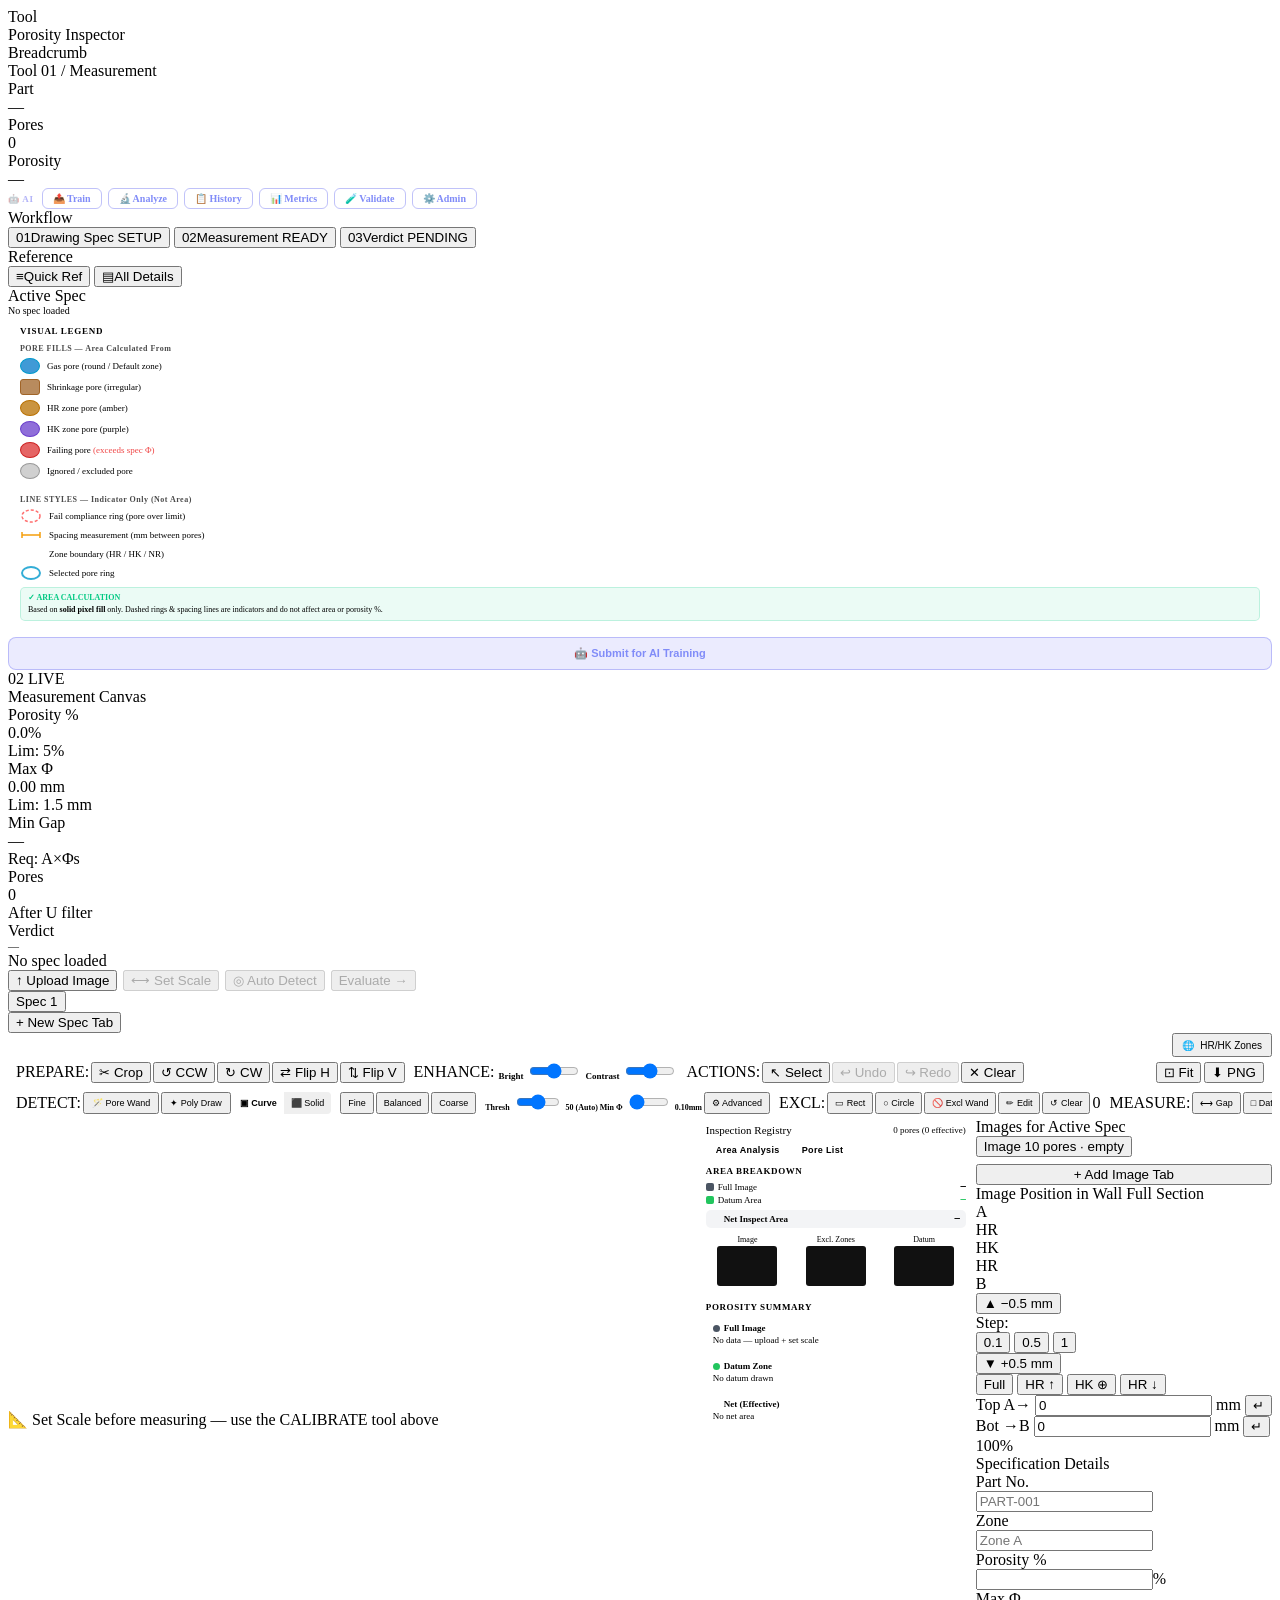
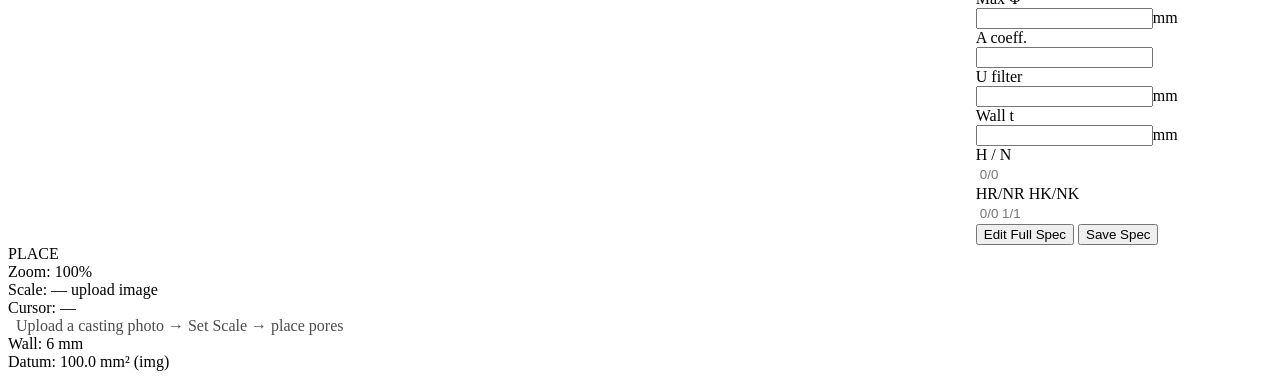
==== commit aba0c732: "Update calculations, models, and frontend" ====
--- a/pvi_web/static/index.html
+++ b/pvi_web/static/index.html
@@ -110,7 +110,97 @@
     <div id="sb-spec-body" style="font-size:10px;color:var(--dim)"><div style="font-size:10px;color:var(--dim)">No spec loaded</div></div>
   </div>
   <div class="sb-footer" id="porosity-sidebar-footer">
-  </div>
+    <!-- ── Visual Legend ── -->
+    <div style="padding:10px 12px 6px;border-top:1px solid var(--bd)">
+      <div style="font-size:9px;font-weight:800;letter-spacing:.08em;color:var(--dim);margin-bottom:8px;text-transform:uppercase">Visual Legend</div>
+
+      <!-- PORE FILLS -->
+      <div style="font-size:8px;font-weight:700;color:var(--dim);letter-spacing:.06em;margin-bottom:5px;opacity:.7">PORE FILLS — Area Calculated From</div>
+
+      <!-- Gas pore - default zone -->
+      <div style="display:flex;align-items:center;gap:7px;margin-bottom:5px">
+        <div style="width:18px;height:14px;border-radius:50%;background:rgba(0,120,200,0.75);border:1.5px solid #0099cc;flex-shrink:0"></div>
+        <span style="font-size:9px;color:var(--tx)">Gas pore <span style="color:var(--dim)">(round / Default zone)</span></span>
+      </div>
+
+      <!-- Shrink pore - default zone -->
+      <div style="display:flex;align-items:center;gap:7px;margin-bottom:5px">
+        <div style="width:18px;height:14px;border-radius:3px;background:rgba(160,100,40,0.75);border:1.5px solid #a06428;flex-shrink:0"></div>
+        <span style="font-size:9px;color:var(--tx)">Shrinkage pore <span style="color:var(--dim)">(irregular)</span></span>
+      </div>
+
+      <!-- HR zone -->
+      <div style="display:flex;align-items:center;gap:7px;margin-bottom:5px">
+        <div style="width:18px;height:14px;border-radius:50%;background:rgba(184,112,0,0.75);border:1.5px solid #b87000;flex-shrink:0"></div>
+        <span style="font-size:9px;color:var(--tx)">HR zone pore <span style="color:var(--dim)">(amber)</span></span>
+      </div>
+
+      <!-- HK zone -->
+      <div style="display:flex;align-items:center;gap:7px;margin-bottom:5px">
+        <div style="width:18px;height:14px;border-radius:50%;background:rgba(106,62,204,0.75);border:1.5px solid #6a3ecc;flex-shrink:0"></div>
+        <span style="font-size:9px;color:var(--tx)">HK zone pore <span style="color:var(--dim)">(purple)</span></span>
+      </div>
+
+      <!-- Failing pore -->
+      <div style="display:flex;align-items:center;gap:7px;margin-bottom:5px">
+        <div style="width:18px;height:14px;border-radius:50%;background:rgba(220,50,50,0.75);border:1.5px solid #cc2222;flex-shrink:0"></div>
+        <span style="font-size:9px;color:var(--tx)">Failing pore <span style="color:#ef4444">(exceeds spec Φ)</span></span>
+      </div>
+
+      <!-- Ignored/excluded -->
+      <div style="display:flex;align-items:center;gap:7px;margin-bottom:8px">
+        <div style="width:18px;height:14px;border-radius:50%;background:rgba(150,150,150,0.45);border:1.5px solid #999;flex-shrink:0"></div>
+        <span style="font-size:9px;color:var(--tx)">Ignored / excluded pore</span>
+      </div>
+
+      <!-- DIVIDER -->
+      <div style="height:1px;background:var(--bd);margin:2px 0 7px"></div>
+
+      <!-- LINE STYLES -->
+      <div style="font-size:8px;font-weight:700;color:var(--dim);letter-spacing:.06em;margin-bottom:5px;opacity:.7">LINE STYLES — Indicator Only (Not Area)</div>
+
+      <!-- Fail dashed ring -->
+      <div style="display:flex;align-items:center;gap:7px;margin-bottom:5px">
+        <svg width="22" height="14" style="flex-shrink:0">
+          <ellipse cx="11" cy="7" rx="9" ry="6" fill="none" stroke="rgba(255,61,61,0.75)" stroke-width="1.5" stroke-dasharray="3,2"/>
+        </svg>
+        <span style="font-size:9px;color:var(--tx)">Fail compliance ring <span style="color:var(--dim)">(pore over limit)</span></span>
+      </div>
+
+      <!-- Spacing lines -->
+      <div style="display:flex;align-items:center;gap:7px;margin-bottom:5px">
+        <svg width="22" height="14" style="flex-shrink:0">
+          <line x1="2" y1="7" x2="20" y2="7" stroke="#f59e0b" stroke-width="1.5"/>
+          <line x1="2" y1="4" x2="2" y2="10" stroke="#f59e0b" stroke-width="1.5"/>
+          <line x1="20" y1="4" x2="20" y2="10" stroke="#f59e0b" stroke-width="1.5"/>
+        </svg>
+        <span style="font-size:9px;color:var(--tx)">Spacing measurement <span style="color:var(--dim)">(mm between pores)</span></span>
+      </div>
+
+      <!-- Zone boundary -->
+      <div style="display:flex;align-items:center;gap:7px;margin-bottom:5px">
+        <svg width="22" height="14" style="flex-shrink:0">
+          <line x1="2" y1="7" x2="20" y2="7" stroke="rgba(255,255,255,0.5)" stroke-width="1.5" stroke-dasharray="4,3"/>
+        </svg>
+        <span style="font-size:9px;color:var(--tx)">Zone boundary <span style="color:var(--dim)">(HR / HK / NR)</span></span>
+      </div>
+
+      <!-- Selection ring -->
+      <div style="display:flex;align-items:center;gap:7px;margin-bottom:4px">
+        <svg width="22" height="14" style="flex-shrink:0">
+          <ellipse cx="11" cy="7" rx="9" ry="6" fill="none" stroke="#0099cc" stroke-width="2" opacity="0.8"/>
+        </svg>
+        <span style="font-size:9px;color:var(--tx)">Selected pore ring</span>
+      </div>
+
+      <!-- AREA NOTE -->
+      <div style="margin-top:7px;padding:5px 7px;background:rgba(0,200,130,.08);border:1px solid rgba(0,200,130,.2);border-radius:5px">
+        <div style="font-size:8px;color:#00c882;font-weight:700;margin-bottom:2px">✓ AREA CALCULATION</div>
+        <div style="font-size:8px;color:var(--dim);line-height:1.4">Based on <b style="color:var(--tx)">solid pixel fill</b> only. Dashed rings &amp; spacing lines are indicators and do not affect area or porosity %.</div>
+      </div>
+    </div>
+  </div>
+
 </div>
 
 <!-- ═══ MAIN ═══ -->
@@ -336,6 +426,21 @@
                 <div class="fl">Shrink max area</div>
                 <div class="fi-wrap"><input class="fi" id="sp-pct-shrink" type="number" min="0.1" step="1" placeholder="—"><span class="fi-unit">%</span></div>
                 <div class="fh">Override porosity % for shrinkage pores only</div>
+              </div>
+            </div>
+            <div style="margin-top:12px;display:flex;align-items:center;gap:8px">
+              <input type="checkbox" id="sp-eval-shrink-feret" onchange="saveSpec()" style="cursor:pointer;width:15px;height:15px">
+              <label for="sp-eval-shrink-feret" style="font-size:12px;color:var(--tx);cursor:pointer;user-select:none">Evaluate shrinkage max Φ against Feret Max Length (<span style="color:#0ea5e9;font-weight:700">↔ L</span>) instead of equivalent circle</label>
+            </div>
+            <!-- Global Max Length Limit -->
+            <div style="margin-top:14px;border-top:1px solid rgba(255,255,255,.08);padding-top:12px">
+              <div style="font-size:10px;font-weight:700;color:var(--dim);margin-bottom:8px;letter-spacing:0.5px">GLOBAL MAX LENGTH LIMIT (ALL PORE TYPES)</div>
+              <div class="fi-item">
+                <div class="fl" style="display:flex;align-items:center;gap:5px">
+                  Max Length L <span style="color:#0ea5e9;font-weight:700;font-size:10px">↔</span>
+                </div>
+                <div class="fi-wrap"><input class="fi" id="sp-max-l-limit" type="number" min="0.1" step="0.5" placeholder="— (disabled)" oninput="saveSpec()"><span class="fi-unit">mm</span></div>
+                <div class="fh">Max Feret (longest dimension) across all pores — leave blank to disable</div>
               </div>
             </div>
           </div>
@@ -466,12 +571,12 @@
       <!-- ENHANCE group -->
       <div style="display:flex;align-items:center;gap:4px;border-right:1px solid var(--bd);padding-right:6px;flex-shrink:0">
         <span class="tb-lbl">ENHANCE:</span>
-        <div class="slider-group" title="Brightness — increase to reveal dim pores in underexposed images">
-          <span style="font-size:10px">☀</span>
+        <div class="slider-group" title="Brightness — adjusts image brightness before detection. Increase to reveal dim pores in underexposed images. Changes instantly re-trigger detection.">
+          <span style="font-size:9px;font-weight:700;color:var(--dim)">Bright</span>
           <input type="range" id="img-brightness" min="0" max="200" value="100" step="5" oninput="applyImageFilters()" style="width:50px">
         </div>
-        <div class="slider-group" title="Contrast — increase to sharpen pore boundaries vs. metal matrix">
-          <span style="font-size:10px">◑</span>
+        <div class="slider-group" title="Contrast — sharpens pore boundaries vs. metal matrix before detection. Increase for overexposed or low-contrast images. Changes instantly re-trigger detection.">
+          <span style="font-size:9px;font-weight:700;color:var(--dim)">Contrast</span>
           <input type="range" id="img-contrast" min="0" max="200" value="100" step="5" oninput="applyImageFilters()" style="width:50px">
         </div>
       </div>
@@ -486,8 +591,9 @@
         <button class="btn-hz" onclick="clearAllPores()" title="Remove all placed pores from this image">✕ Clear</button>
       </div>
 
-      <!-- PNG export pushed to far right -->
-      <button class="btn-hz" onclick="downloadAnnotatedImage()" title="Export annotated image as PNG with pore overlays" style="margin-left:auto">⬇ PNG</button>
+      <!-- Fit + PNG export pushed to far right -->
+      <button class="btn-hz" onclick="fitImgToScreen()" title="Fit to screen — reset pan and zoom to show the full image centred in the canvas" style="margin-left:auto">⊡ Fit</button>
+      <button class="btn-hz" onclick="downloadAnnotatedImage()" title="Export annotated image as PNG with pore overlays">⬇ PNG</button>
     </div>
 
     <!-- ── ROW 2: Detection params + Exclude tools + Measure + Links ── -->
@@ -496,12 +602,22 @@
       <!-- DETECT params group -->
       <div style="display:flex;align-items:center;gap:2px;border-right:1px solid var(--bd);padding-right:6px;flex-shrink:0">
         <span class="tb-lbl">DETECT:</span>
-        <button class="btn-hz" id="btn-autodetect-tb" onclick="autoDetectPores()"
-          style="font-size:9px;padding:1px 7px;height:22px;font-weight:700"
-          title="Auto-detect all pores — scans entire image using threshold + morphology. Adjust presets and sliders first for best results">◎ Auto</button>
         <button class="btn-hz" id="btn-detect-wand" onclick="setTool('wand_pore')"
           style="font-size:9px;padding:1px 7px;height:22px"
-          title="Wand Pore — click inside a dark void to flood-fill and trace it as a pore. Best for shrinkage cavities with irregular shapes">⊙ Wand</button>
+          title="Pore Wand — click INSIDE a dark pore void to flood-fill and trace it as a pore. Best for irregular shrinkage cavities missed by Auto-Detect.">🪄 Pore Wand</button>
+        <button class="btn-hz" id="btn-poly-draw" onclick="setTool('poly_draw')"
+          style="font-size:9px;padding:1px 7px;height:22px"
+          title="Polygon Draw — click vertices to trace any pore outline precisely. Double-click or click the first point to close. ESC or right-click to cancel.">✦ Poly Draw</button>
+        <!-- Render Mode: Curve = contour polygon area | Solid = pixel-count area projection -->
+        <div style="display:inline-flex;height:22px;border:1px solid var(--bd2);border-radius:4px;overflow:hidden;flex-shrink:0"
+             title="Pore area method. Curve: smooth contour polygon. Solid: exact pixel count filled projection. Switching recalculates all metrics instantly.">
+          <button id="btn-mode-curve" onclick="setPoreRenderMode('curve')"
+            style="font-size:9px;padding:0 7px;height:22px;border:none;border-right:1px solid var(--bd2);cursor:pointer;background:var(--c4);color:var(--pri);font-weight:700"
+            title="Curve mode — area from smoothed contour polygon (shoelace). Default.">▣ Curve</button>
+          <button id="btn-mode-solid" onclick="setPoreRenderMode('solid')"
+            style="font-size:9px;padding:0 7px;height:22px;border:none;cursor:pointer"
+            title="Solid mode — area from true pixel count. Displays filled mask instead of edge curve. More accurate for irregular shrinkage pores.">⬛ Solid</button>
+        </div>
         <div style="width:1px;height:14px;background:var(--bd2);margin:0 2px"></div>
         <button class="btn-hz" style="font-size:9px;padding:1px 6px;height:22px" onclick="setDetectPreset('fine')"
           title="Fine preset — high sensitivity for small gas pores (≥0.05mm). May pick up noise in rough images.">Fine</button>
@@ -513,14 +629,14 @@
         <div class="slider-group" title="Threshold — brightness cutoff for pore detection. 50=Auto (Otsu). Lower: only darkest pores. Higher: includes gray areas too.">
           <span style="font-size:8px;font-weight:700">Thresh</span>
           <input type="range" id="detect-threshold" min="10" max="90" value="50" step="5"
-            oninput="document.getElementById('detect-sens-val').textContent=this.value+(this.value=='50'?' (Auto)':this.value>50?' +'+(this.value-50):' '+(this.value-50))"
+            oninput="document.getElementById('detect-sens-val').textContent=this.value+(this.value=='50'?' (Auto)':this.value>50?' +'+(this.value-50):' '+(this.value-50));_scheduleLiveDetect();"
             style="width:44px">
           <span id="detect-sens-val" style="font-size:8px;font-weight:700;min-width:40px">50 (Auto)</span>
         </div>
         <div class="slider-group" title="Min Pore Diameter — smallest pore to detect (mm). Raise to filter noise; lower to catch fine gas pores.">
           <span style="font-size:8px;font-weight:700">Min Φ</span>
           <input type="range" id="detect-min-dia" min="0.05" max="2.0" value="0.1" step="0.05"
-            oninput="document.getElementById('detect-min-dia-val').textContent=parseFloat(this.value).toFixed(2)+'mm'"
+            oninput="document.getElementById('detect-min-dia-val').textContent=parseFloat(this.value).toFixed(2)+'mm';_scheduleLiveDetect();"
             style="width:40px">
           <span id="detect-min-dia-val" style="font-size:8px;font-weight:700;width:32px">0.10mm</span>
         </div>
@@ -539,7 +655,7 @@
           title="Exclusion Circle — draw a circle to mask a round region. Ideal for bore holes and circular features.">○ Circle</button>
         <button class="btn-hz" id="btn-excl-wand" onclick="setTool('exclude_wand')"
           style="font-size:9px;padding:1px 6px;height:22px"
-          title="Exclusion Wand — click a bright boundary region to auto-trace and exclude it. Best for complex edge profiles.">⊙ Wand</button>
+          title="Excl Wand — click a BRIGHT boundary or structural feature to auto-trace and exclude it from detection. Best for complex edge profiles and bolt holes.">🚫 Excl Wand</button>
         <!-- Wand options (only shown when excl wand active) -->
         <div id="wand-options" style="display:none;align-items:center;gap:4px;border-left:1px solid var(--bd2);padding-left:5px">
           <span style="font-size:8px;font-weight:700">Tol:</span>
@@ -594,36 +710,36 @@
       
       <div class="slider-group" title="Gaussian Blur (Noise reduction)">
         <span>Blur</span>
-        <input type="range" id="detect-blur" min="0" max="5" value="1" step="1" oninput="document.getElementById('detect-blur-val').textContent=this.value" style="width:40px">
+        <input type="range" id="detect-blur" min="0" max="5" value="1" step="1" oninput="document.getElementById('detect-blur-val').textContent=this.value;_scheduleLiveDetect();" style="width:40px">
         <span id="detect-blur-val" style="width:12px;text-align:right">1</span>
       </div>
 
       <div class="slider-group" title="Morphological Close radius. Higher values bridge larger gaps in shrinkage porosities.">
         <span>Close (Dilate+Erode)</span>
-        <input type="range" id="detect-close" min="0" max="10" value="1" step="1" oninput="document.getElementById('detect-close-val').textContent=this.value" style="width:50px">
+        <input type="range" id="detect-close" min="0" max="10" value="1" step="1" oninput="document.getElementById('detect-close-val').textContent=this.value;_scheduleLiveDetect();" style="width:50px">
         <span id="detect-close-val" style="width:16px;text-align:right">1</span>
       </div>
 
       <div class="slider-group" title="Curve simplification for traced contours.">
         <span>Curve</span>
-        <input type="range" id="detect-curve" min="12" max="80" value="32" step="1" oninput="document.getElementById('detect-curve-val').textContent=this.value" style="width:50px">
+        <input type="range" id="detect-curve" min="12" max="80" value="32" step="1" oninput="document.getElementById('detect-curve-val').textContent=this.value;_scheduleLiveDetect();" style="width:50px">
         <span id="detect-curve-val" style="width:20px;text-align:right">32</span>
       </div>
 
       <div class="slider-group" title="Max Aspect Ratio limit for auto-detect">
         <span>Max Aspect</span>
-        <input type="range" id="detect-aspect" min="2" max="20" value="8" step="1" oninput="document.getElementById('detect-aspect-val').textContent=this.value" style="width:40px">
+        <input type="range" id="detect-aspect" min="2" max="20" value="8" step="1" oninput="document.getElementById('detect-aspect-val').textContent=this.value;_scheduleLiveDetect();" style="width:40px">
         <span id="detect-aspect-val" style="width:16px;text-align:right">8</span>
       </div>
 
       <div class="slider-group" title="Max Area % limit for auto-detect">
         <span>Max Area</span>
-        <input type="range" id="detect-max-area" min="1" max="50" value="15" step="1" oninput="document.getElementById('detect-max-area-val').textContent=this.value+'%'" style="width:40px">
+        <input type="range" id="detect-max-area" min="1" max="50" value="15" step="1" oninput="document.getElementById('detect-max-area-val').textContent=this.value+'%';_scheduleLiveDetect();" style="width:40px">
         <span id="detect-max-area-val" style="width:24px;text-align:right">15%</span>
       </div>
 
       <label style="display:flex;align-items:center;gap:4px;cursor:pointer" title="Reject pores touching the edges of the image">
-        <input type="checkbox" id="detect-edge-reject" checked style="accent-color:var(--pri)">
+        <input type="checkbox" id="detect-edge-reject" style="accent-color:var(--pri)" onchange="_scheduleLiveDetect(200);">
         <span>Edge Reject</span>
       </label>
 
@@ -1035,9 +1151,11 @@
       <div style="display:flex;gap:4px;align-items:center;overflow-x:auto" id="v-spec-tabs-inner"></div>
     </div>
     <!-- ── Image sub-tab strip ───────────────────────────── -->
-    <div id="v-image-tabs" style="display:none;background:var(--c3);border-bottom:1px solid var(--bd);padding:6px 16px 0">
-      <div style="display:flex;gap:3px;align-items:center;overflow-x:auto" id="v-image-tabs-inner"></div>
-    </div>
+    <div id="v-image-tabs" style="display:none;background:var(--c2);border-bottom:1px solid var(--bd);padding:8px 16px 0;gap:4px">
+      <div style="display:flex;gap:3px;align-items:flex-end;overflow-x:auto" id="v-image-tabs-inner"></div>
+    </div>
+    <!-- ── Active image context header ───────────────────── -->
+    <div id="v-img-context-header" style="display:none;padding:8px 20px;background:var(--c1);border-bottom:1px solid var(--bd);font-size:11px"></div>
 
     <!-- Hero -->
     <div class="verdict-hero" id="v-hero">
@@ -1053,6 +1171,9 @@
         </button>
       </div>
     </div>
+
+    <!-- ── Compare panel (shown when Compare tab is active) ─── -->
+    <div id="v-compare-panel" style="display:none;padding:0 20px 20px"></div>
 
     <div class="g2" style="gap:14px;margin-top:14px">
       <!-- Parameter checks -->
@@ -1187,7 +1308,7 @@
 </div>
 
 <script src="/static/tools/porosity.js?v=20260427h"></script>
-<script src="/static/app.js?v=20260702_datum_edit_crop"></script>
+<script src="/static/app.js?v=20260720_cmpv7"></script>
 
 <!-- ═══ AI TRAINING SUBMIT MODAL ═══ -->
 <div id="ai-submit-modal" style="
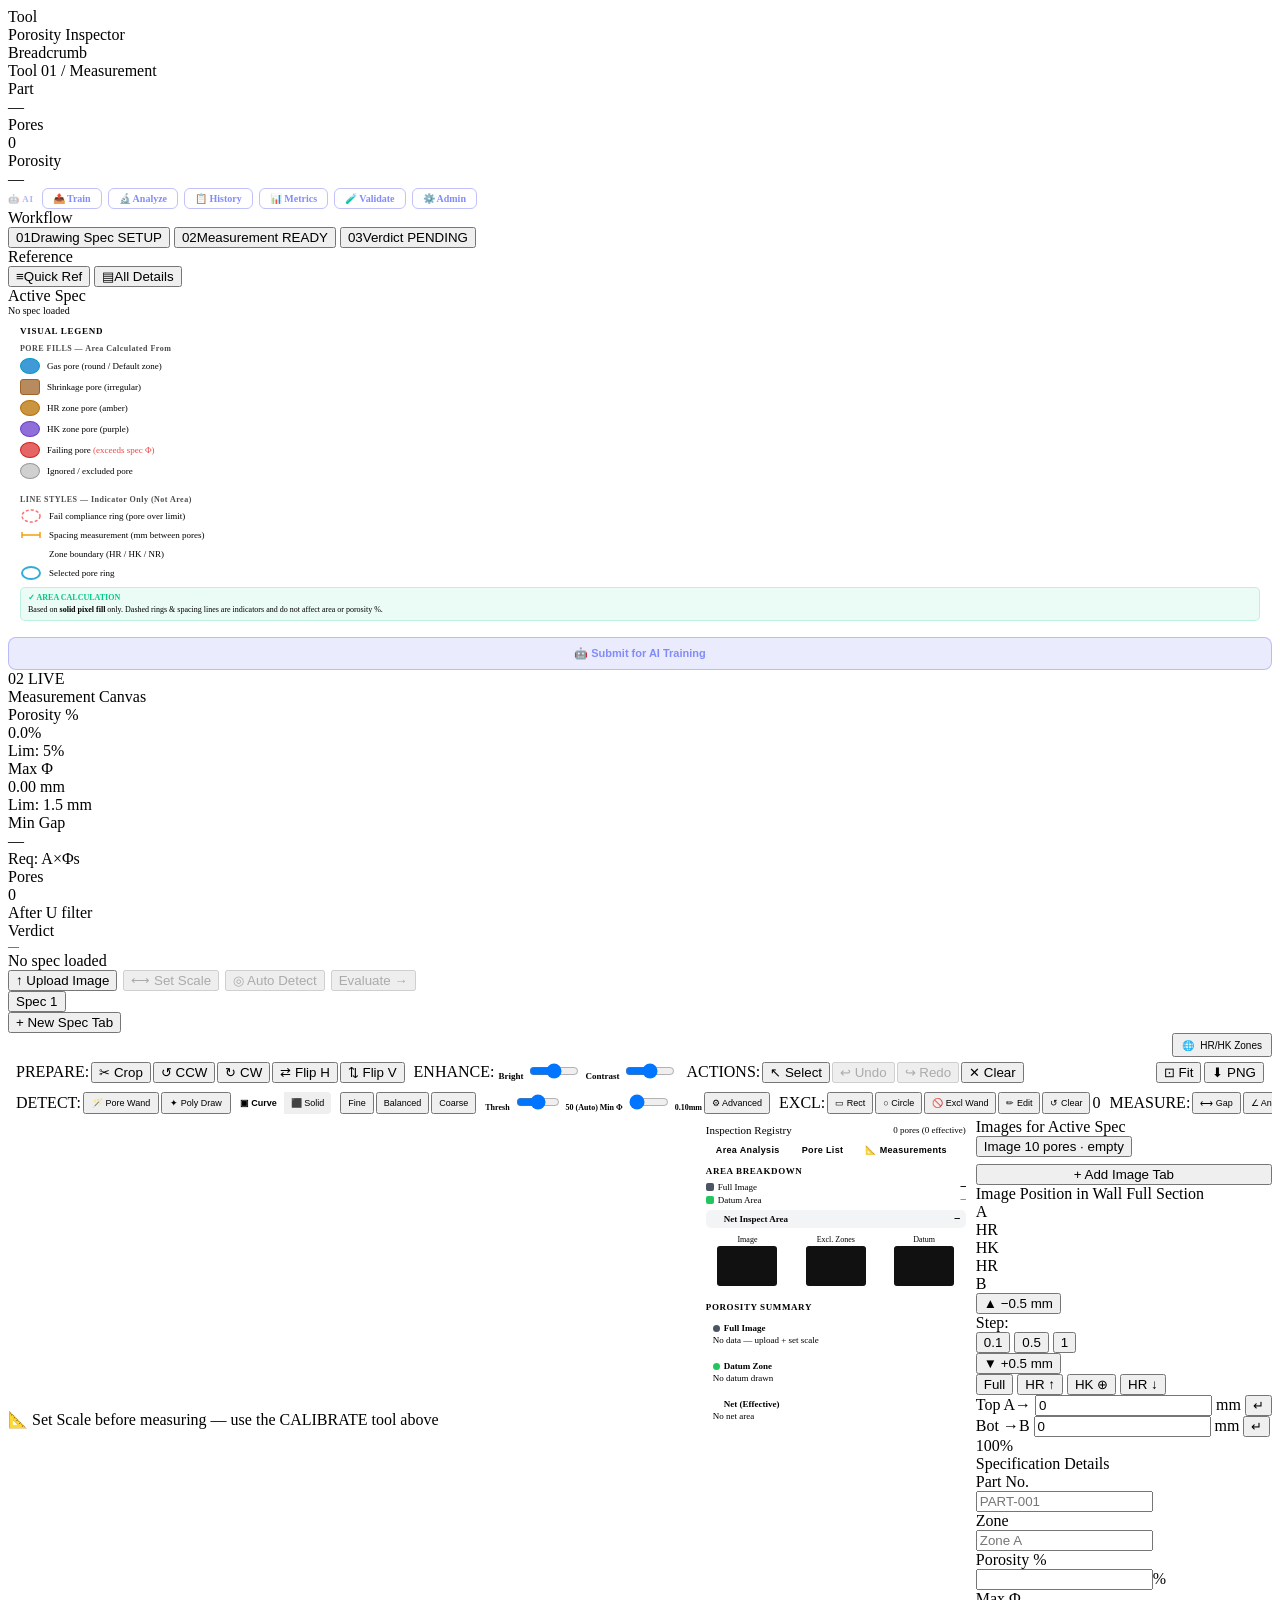
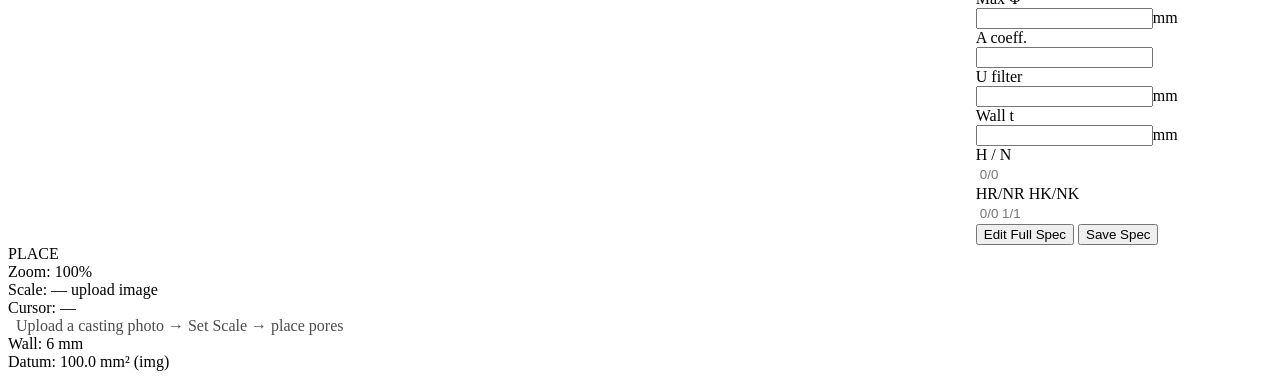
==== commit c38c979a: "feat: Deep measurement upgrade — 5 new tools, 6 pore types, shape metrics New Features: - MEASURE to" ====
--- a/pvi_web/static/index.html
+++ b/pvi_web/static/index.html
@@ -531,6 +531,8 @@
         <div class="mph-sub" id="ms-verdict">No spec loaded</div>
       </div>
     </div>
+    <!-- Measurements HUD strip -->
+    <div id="meas-hud" style="display:none;flex-wrap:wrap;gap:4px;padding:2px 0;border-top:1px solid rgba(255,255,255,.06);margin-top:3px;align-items:center;font-size:9px"></div>
     <div class="ph-right" style="display:flex; gap:6px; align-items:center;">
       <div id="img-scale-info" class="img-scale-pill" style="display:none;margin-right:4px"></div>
       <input type="file" id="img-file-input" accept="image/*" style="display:none" onchange="loadImageFile(event)">
@@ -678,15 +680,33 @@
         <span class="excl-zone-badge" id="excl-zone-count">0</span>
       </div>
 
-      <!-- MEASURE group -->
+      <!-- MEASURE group — Deep Upgrade -->
       <div style="display:flex;align-items:center;gap:2px;border-right:1px solid var(--bd);padding-right:6px;flex-shrink:0">
         <span class="tb-lbl">MEASURE:</span>
         <button class="btn-hz" id="tool-measure" onclick="setTool('measure')" style="font-size:9px;padding:1px 6px;height:22px"
           title="Gap tool — click two points to measure edge-to-edge distance. Verifies minimum spacing A×Φs.">⟷ Gap</button>
+        <button class="btn-hz" id="meas-tool-angle" onclick="activateMeasureTool('angle')" style="font-size:9px;padding:1px 6px;height:22px"
+          title="Angle — click 3 points (vertex, arm1, arm2) to measure included angle">∠ Angle</button>
+        <button class="btn-hz" id="meas-tool-ruler" onclick="activateMeasureTool('ruler')" style="font-size:9px;padding:1px 6px;height:22px"
+          title="Ruler — click a chain of points to measure total path length · double-click or Enter to finish">📏 Ruler</button>
+        <button class="btn-hz" id="meas-tool-lasso" onclick="activateMeasureTool('lasso')" style="font-size:9px;padding:1px 6px;height:22px"
+          title="Area Lasso — click polygon vertices to measure enclosed area · double-click or Enter to close">⬡ Area</button>
+        <button class="btn-hz" id="meas-tool-caliper" onclick="activateMeasureTool('caliper')" style="font-size:9px;padding:1px 6px;height:22px"
+          title="Caliper — click two points to measure a diameter or span directly on the image">⊙ Caliper</button>
+        <button class="btn-hz" id="meas-tool-refline" onclick="activateMeasureTool('refline')" style="font-size:9px;padding:1px 6px;height:22px"
+          title="Reference Line — click to place H guide (hold Shift for V guide)">— Ref</button>
+        <div style="width:1px;height:14px;background:var(--bd2);margin:0 2px"></div>
         <button class="btn-hz" id="tool-datum" onclick="setTool('datum')" style="font-size:9px;padding:1px 6px;height:22px"
           title="Datum zone — draw the inspection reference rectangle per VW50093. Only pores inside are evaluated.">□ Datum</button>
         <button class="btn-hz" id="btn-clear-datum" onclick="clearDatum()" style="display:none;font-size:9px;padding:1px 6px;height:22px"
           title="Remove the datum reference area">✕ Datum</button>
+        <div style="width:1px;height:14px;background:var(--bd2);margin:0 2px"></div>
+        <button class="btn-hz on" id="meas-labels-toggle" onclick="toggleMeasLabels()" style="font-size:9px;padding:1px 5px;height:22px"
+          title="Toggle measurement labels on/off">🏷</button>
+        <button class="btn-hz" id="meas-snap-toggle" onclick="toggleSnapToPore()" style="font-size:9px;padding:1px 5px;height:22px"
+          title="Snap to pore edge — snaps measurement clicks to nearest pore boundary">🧲 Snap</button>
+        <button class="btn-hz" onclick="clearAllMeasAnnots()" style="font-size:9px;padding:1px 5px;height:22px"
+          title="Clear all measurement annotations">✕ Clear Meas</button>
       </div>
 
       <!-- LINKS group -->
@@ -805,6 +825,10 @@
             style="font-size:9px;font-weight:700;padding:4px 10px;border:1px solid var(--bd2);border-bottom:1px solid var(--c1);border-radius:4px 4px 0 0;background:var(--c3);color:var(--dim);cursor:pointer;letter-spacing:.04em">
             Pore List
           </button>
+          <button id="reg-tab-measurements" onclick="switchRegTab('measurements')"
+            style="font-size:9px;font-weight:700;padding:4px 10px;border:1px solid var(--bd2);border-bottom:1px solid var(--c1);border-radius:4px 4px 0 0;background:var(--c3);color:var(--dim);cursor:pointer;letter-spacing:.04em">
+            📐 Measurements
+          </button>
         </div>
       </div>
 
@@ -907,6 +931,17 @@
         <div id="excl-registry-section"  style="border-top:1px solid var(--bd);flex-shrink:0"></div>
       </div>
 
+      <!-- ── TAB 3: Measurements ── -->
+      <div id="reg-panel-measurements" style="flex:1;overflow-y:auto;display:none;flex-direction:column">
+        <div style="padding:5px 10px 4px;font-size:9px;font-weight:700;color:var(--dim);text-transform:uppercase;letter-spacing:.06em;border-bottom:1px solid var(--bd);background:rgba(255,255,255,.02);display:flex;align-items:center;justify-content:space-between">
+          <span>Measurement Annotations</span>
+          <button onclick="exportMeasCSV()" style="font-size:8px;padding:2px 6px;background:rgba(52,211,153,.1);border:1px solid rgba(52,211,153,.3);border-radius:3px;cursor:pointer;color:#34d399">⬇ CSV</button>
+        </div>
+        <div id="meas-list-panel" style="flex:1;padding:6px 8px">
+          <div style="font-size:10px;color:var(--dim);text-align:center;padding:16px">No measurements yet.<br>Use MEASURE tools in the toolbar.</div>
+        </div>
+      </div>
+
       <!-- ── TAB 2: Pore List ── -->
       <div id="reg-panel-porelist" style="flex:1;overflow-y:auto;display:none;flex-direction:column">
         <div style="padding:5px 10px 4px;font-size:9px;font-weight:700;color:var(--dim);text-transform:uppercase;letter-spacing:.06em;border-bottom:1px solid var(--bd);background:rgba(255,255,255,.02)">
@@ -916,7 +951,7 @@
           <div style="font-size:10px;color:var(--dim);text-align:center;padding:16px">No pores · click canvas to place</div>
         </div>
 
-        <!-- Selected pore edit panel -->
+        <!-- Selected pore edit panel — UPGRADED -->
         <div id="pore-edit-panel" style="display:none;padding:10px 12px;border-top:2px solid var(--bd2);background:var(--c3);flex-shrink:0">
           <div style="display:flex;align-items:center;justify-content:space-between;margin-bottom:8px">
             <div class="pp-title" style="margin:0;font-size:10px">Edit Pore <span id="ep-pore-id" style="font-size:9px;color:var(--dim);font-weight:400"></span></div>
@@ -929,9 +964,13 @@
             </div>
             <div class="fi-item">
               <div class="fl">Type</div>
-              <select class="fi" id="ep-type" onchange="const p=AP().find(p=>p.id===S.selectedId);if(p){p.type=this.value;drawCanvas();updateLiveMetrics();updatePoreRegistry();}" style="font-size:12px;padding:4px 8px">
-                <option value="gas">Gas pore</option>
-                <option value="shrink">Shrinkage</option>
+              <select class="fi" id="ep-type" onchange="const p=AP().find(p=>p.id===S.selectedId);if(p){p.type=this.value;drawCanvas();updateLiveMetrics();updatePoreRegistry();if(typeof renderPoreMetricsPanel==='function')renderPoreMetricsPanel(p.id);}" style="font-size:12px;padding:4px 8px">
+                <option value="gas">🔵 Gas pore</option>
+                <option value="shrink">🟤 Shrinkage</option>
+                <option value="micro">🟢 Micro-porosity</option>
+                <option value="oxide">🟣 Oxide inclusion</option>
+                <option value="cold_shut">🟠 Cold shut</option>
+                <option value="manual">⚪ Manual / Unknown</option>
               </select>
             </div>
             <div class="fi-item">
@@ -941,6 +980,15 @@
             <div class="fi-item">
               <div class="fl">Y depth (mm)</div>
               <div class="fi-wrap"><input class="fi" id="ep-y" oninput="applyEditPanelLive()" onchange="pushHistoryLive()" type="number" step="0.1" style="font-size:12px;padding:6px 30px 6px 10px"><span class="fi-unit">mm</span></div>
+            </div>
+            <!-- Extended Metrics Panel -->
+            <div style="border-top:1px solid rgba(255,255,255,.08);padding-top:7px;margin-top:2px">
+              <div style="font-size:8px;font-weight:800;color:var(--dim);letter-spacing:.08em;text-transform:uppercase;margin-bottom:5px;cursor:pointer;display:flex;align-items:center;justify-content:space-between"
+                onclick="const mp=document.getElementById('pore-metrics-panel');if(mp){mp.style.display=mp.style.display==='none'?'block':'none';}">
+                <span>📊 Shape Metrics</span>
+                <span style="font-size:9px;color:var(--dim)">▾</span>
+              </div>
+              <div id="pore-metrics-panel" style="display:block;font-size:9px;line-height:1.6"></div>
             </div>
             <button onclick="S.selectedId=null;document.getElementById('pore-edit-panel').style.display='none';setTool('select');drawCanvas();updatePoreRegistry();" style="width:100%;font-size:10px;padding:5px 0;background:var(--c4);border:1px solid var(--bd);border-radius:4px;cursor:pointer;color:var(--dim);margin-top:2px">Done ✓</button>
           </div>
@@ -1522,5 +1570,6 @@
   };
 })();
 </script>
+<script src="/static/measure_engine.js"></script>
 </body>
 </html>
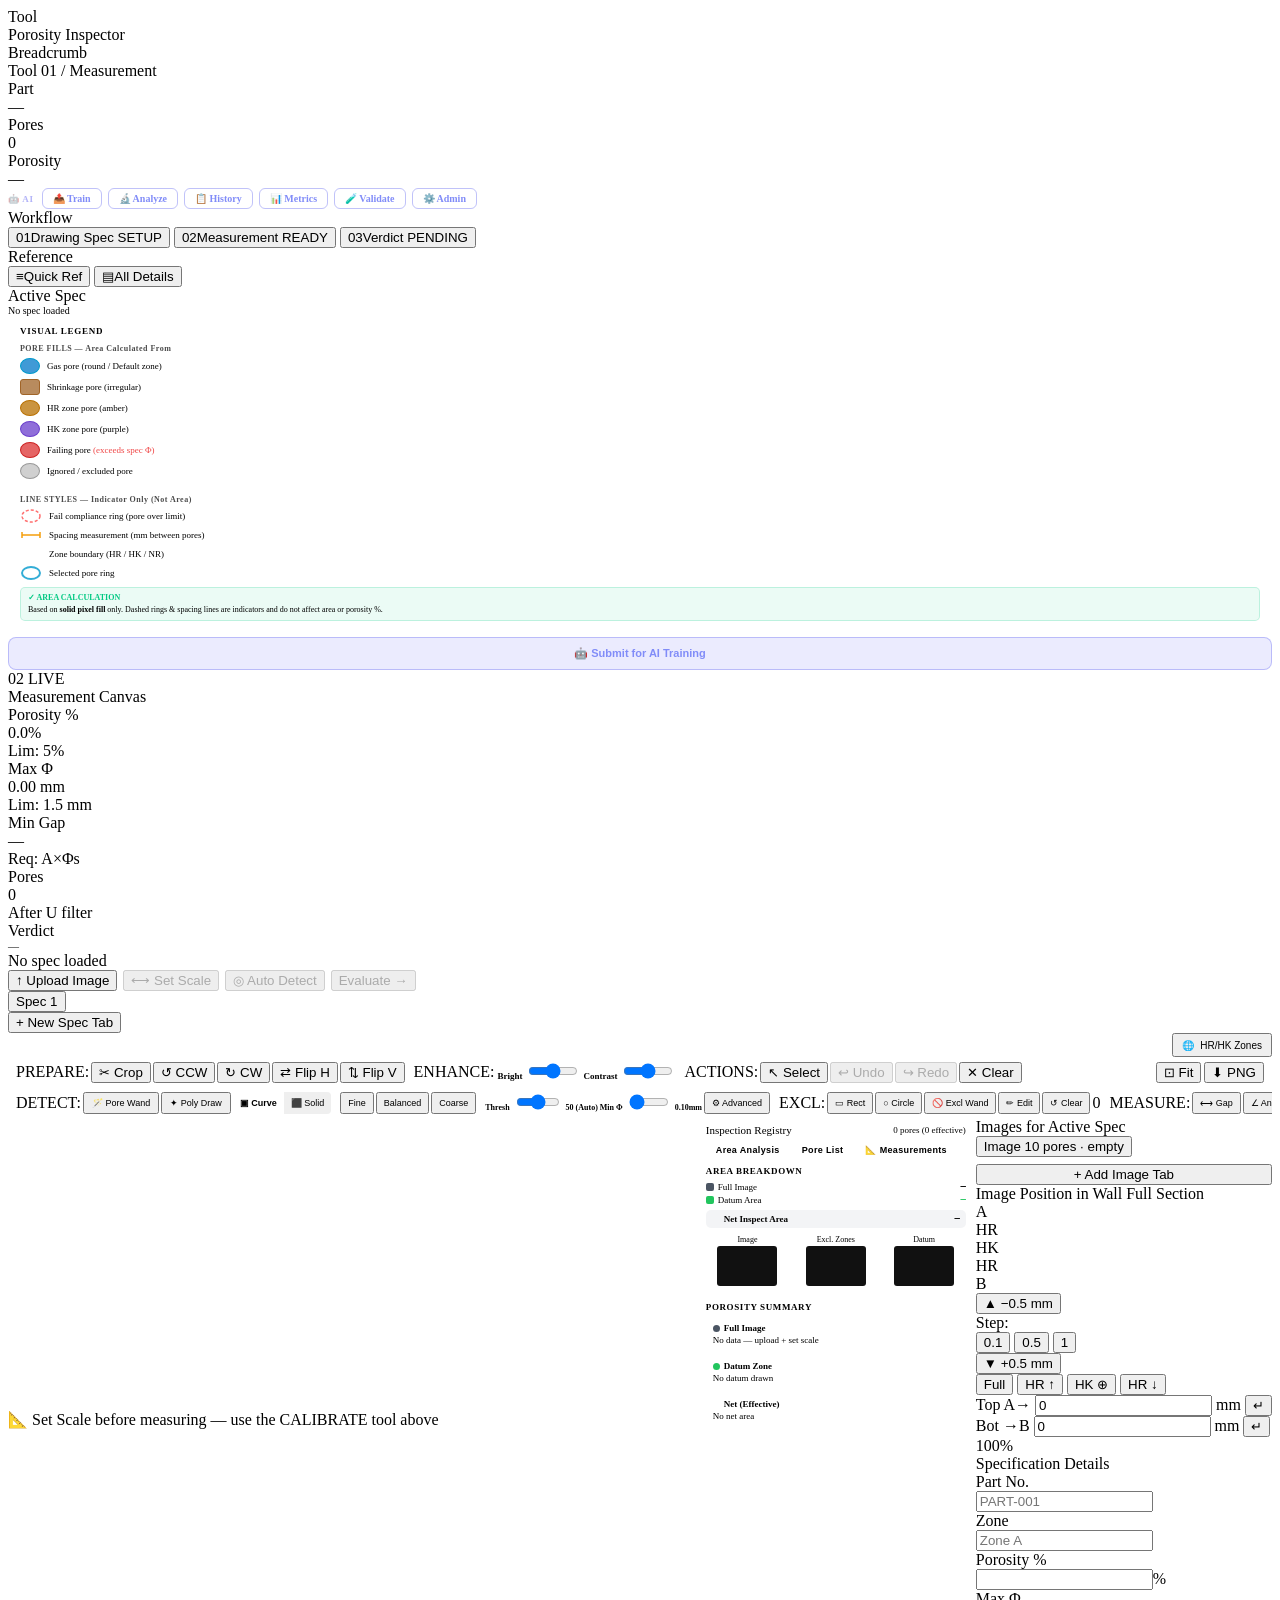
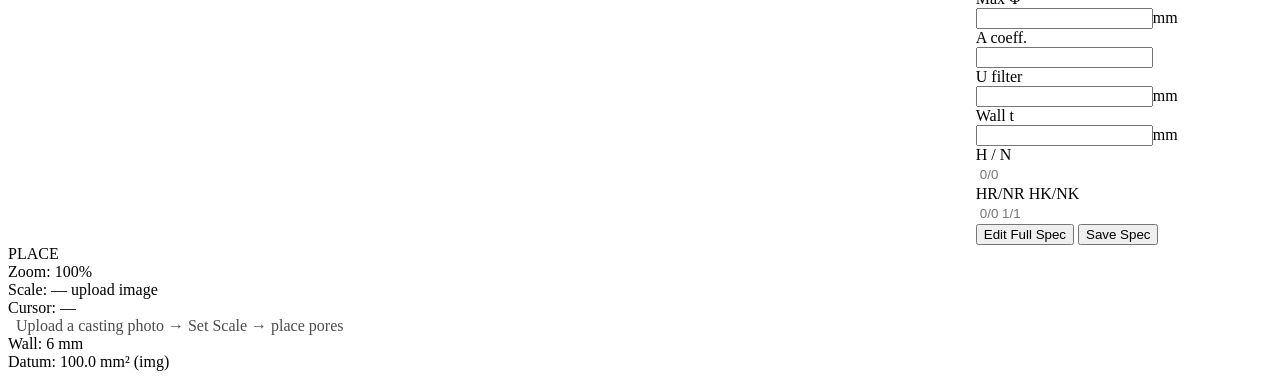
==== commit 47bf0511: "feat: 5 additional measurement functions 1. Heat Map Overlay — density heatmap on canvas with opacit" ====
--- a/pvi_web/static/index.html
+++ b/pvi_web/static/index.html
@@ -571,7 +571,7 @@
       </div>
 
       <!-- ENHANCE group -->
-      <div style="display:flex;align-items:center;gap:4px;border-right:1px solid var(--bd);padding-right:6px;flex-shrink:0">
+      <div style="display:flex;align-items:center;gap:3px;border-right:1px solid var(--bd);padding-right:6px;flex-shrink:0">
         <span class="tb-lbl">ENHANCE:</span>
         <div class="slider-group" title="Brightness — adjusts image brightness before detection. Increase to reveal dim pores in underexposed images. Changes instantly re-trigger detection.">
           <span style="font-size:9px;font-weight:700;color:var(--dim)">Bright</span>
@@ -707,6 +707,11 @@
           title="Snap to pore edge — snaps measurement clicks to nearest pore boundary">🧲 Snap</button>
         <button class="btn-hz" onclick="clearAllMeasAnnots()" style="font-size:9px;padding:1px 5px;height:22px"
           title="Clear all measurement annotations">✕ Clear Meas</button>
+        <div style="width:1px;height:14px;background:var(--bd2);margin:0 2px"></div>
+        <button class="btn-hz" id="btn-heatmap" onclick="toggleHeatMap()" style="font-size:9px;padding:1px 6px;height:22px"
+          title="Heat Map — toggle a porosity density colour overlay on the canvas">🌡 Heat Map</button>
+        <input id="heatmap-opacity" type="range" min="10" max="100" value="55" style="display:none;width:40px;height:14px;cursor:pointer"
+          oninput="setHeatMapOpacity(this.value)" title="Heat map opacity">
       </div>
 
       <!-- LINKS group -->
@@ -929,13 +934,21 @@
         <!-- datum/excl registry sections also live on analysis tab -->
         <div id="datum-registry-section" style="border-top:1px solid var(--bd);flex-shrink:0"></div>
         <div id="excl-registry-section"  style="border-top:1px solid var(--bd);flex-shrink:0"></div>
+        <!-- Zone statistics (populated by JS renderZoneStats) -->
+        <div id="zone-stats-section" style="flex-shrink:0"></div>
+        <!-- Size distribution histogram (populated by JS renderSizeHistogram) -->
+        <div id="size-histogram-section" style="flex-shrink:0"></div>
       </div>
 
       <!-- ── TAB 3: Measurements ── -->
       <div id="reg-panel-measurements" style="flex:1;overflow-y:auto;display:none;flex-direction:column">
         <div style="padding:5px 10px 4px;font-size:9px;font-weight:700;color:var(--dim);text-transform:uppercase;letter-spacing:.06em;border-bottom:1px solid var(--bd);background:rgba(255,255,255,.02);display:flex;align-items:center;justify-content:space-between">
           <span>Measurement Annotations</span>
-          <button onclick="exportMeasCSV()" style="font-size:8px;padding:2px 6px;background:rgba(52,211,153,.1);border:1px solid rgba(52,211,153,.3);border-radius:3px;cursor:pointer;color:#34d399">⬇ CSV</button>
+          <div style="display:flex;gap:4px;align-items:center">
+            <button id="meas-undo-btn" onclick="undoMeas()" disabled style="font-size:8px;padding:2px 5px;background:rgba(255,255,255,.06);border:1px solid var(--bd);border-radius:3px;cursor:pointer;color:var(--dim)" title="Undo (Ctrl+Z)">↩ Undo</button>
+            <button id="meas-redo-btn" onclick="redoMeas()" disabled style="font-size:8px;padding:2px 5px;background:rgba(255,255,255,.06);border:1px solid var(--bd);border-radius:3px;cursor:pointer;color:var(--dim)" title="Redo (Ctrl+Shift+Z)">↪ Redo</button>
+            <button onclick="exportMeasCSV()" style="font-size:8px;padding:2px 6px;background:rgba(52,211,153,.1);border:1px solid rgba(52,211,153,.3);border-radius:3px;cursor:pointer;color:#34d399">⬇ CSV</button>
+          </div>
         </div>
         <div id="meas-list-panel" style="flex:1;padding:6px 8px">
           <div style="font-size:10px;color:var(--dim);text-align:center;padding:16px">No measurements yet.<br>Use MEASURE tools in the toolbar.</div>
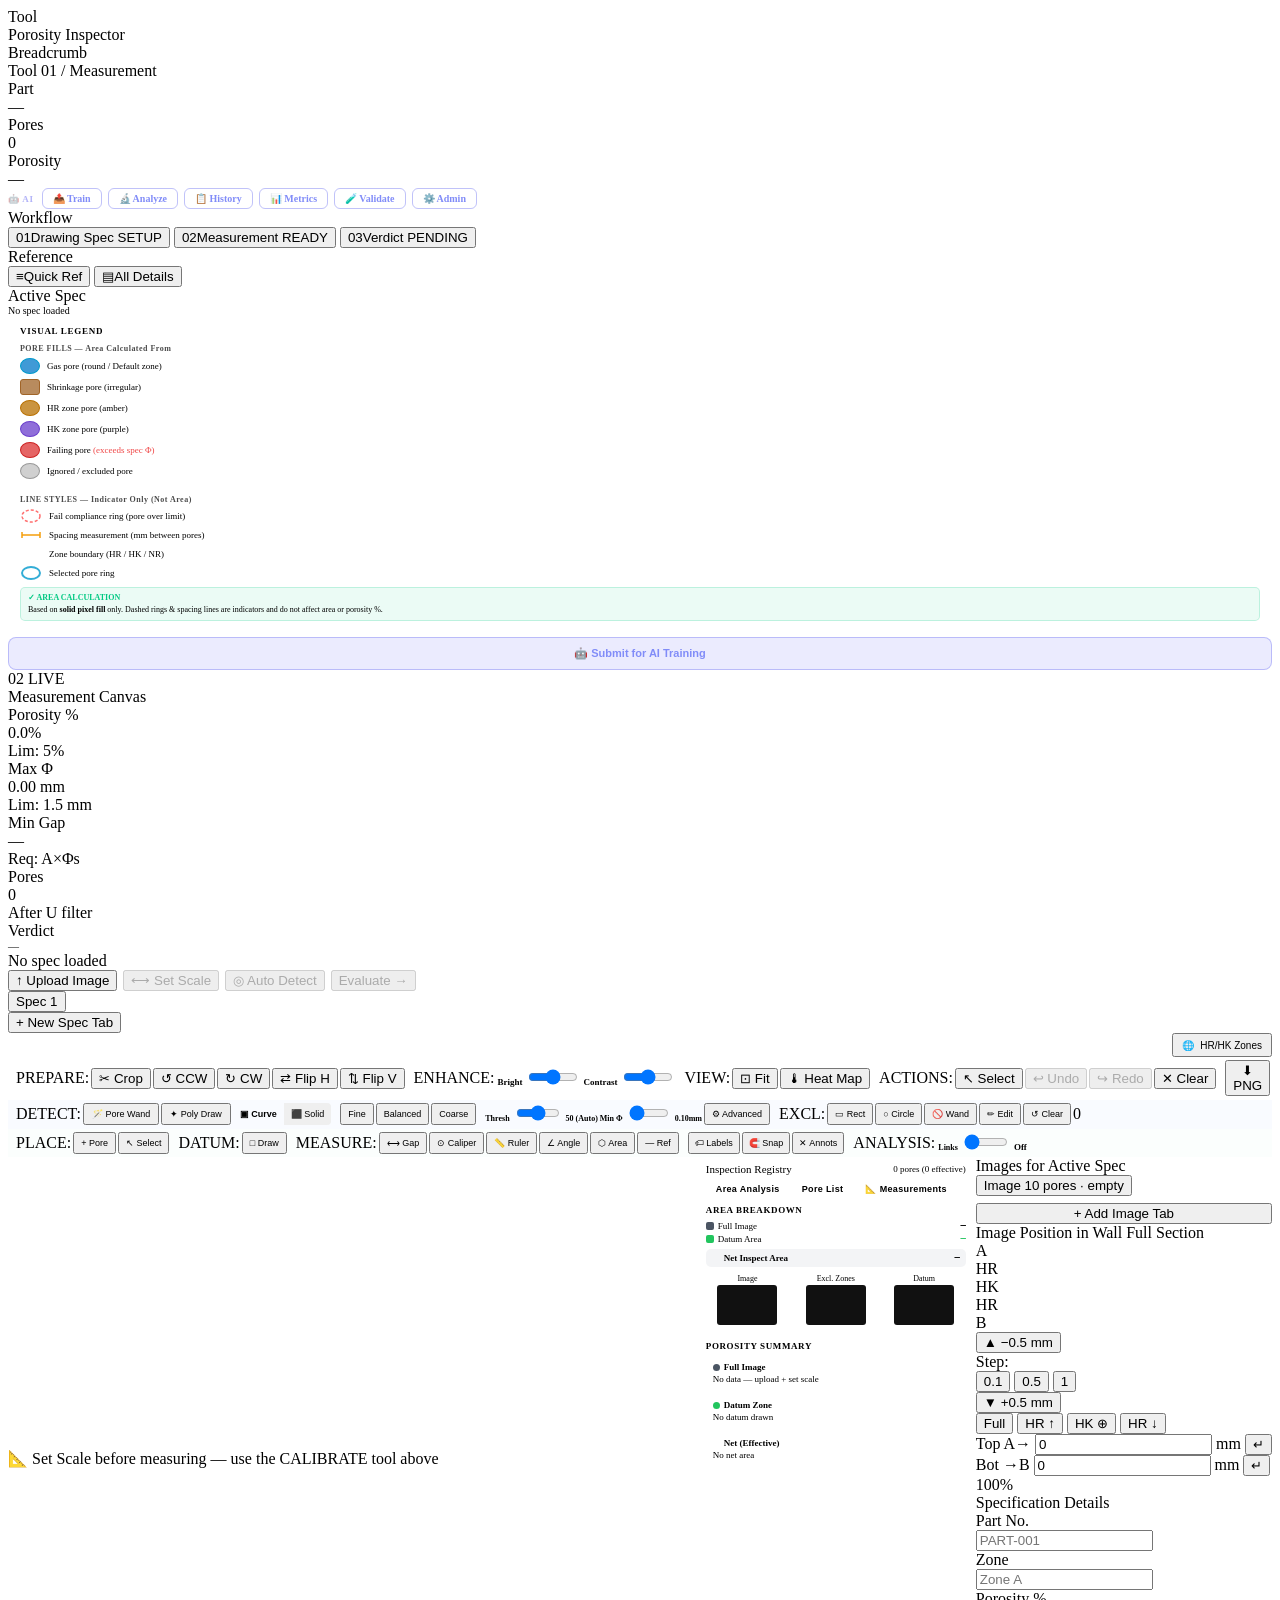
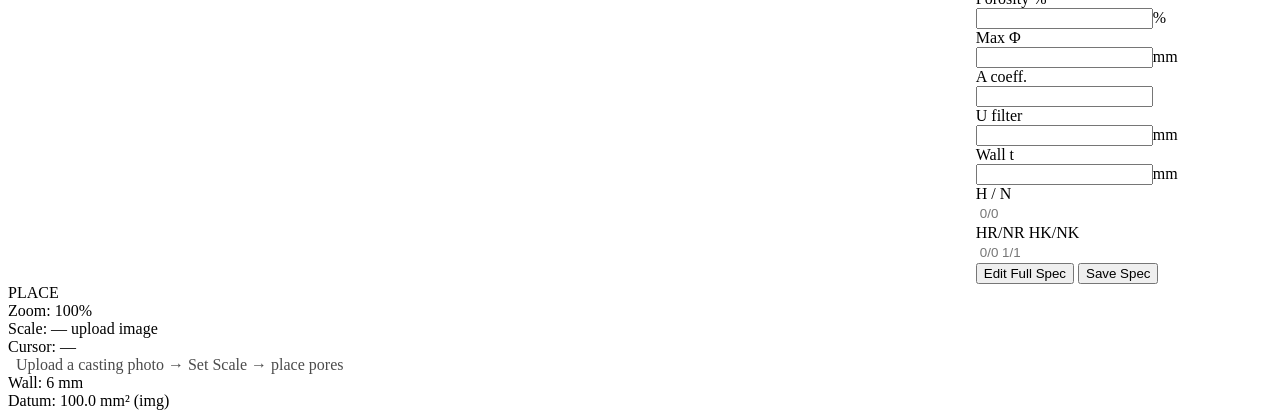
==== commit 5c0b6ef2: "refactor: Toolbar redesign — 3 logical rows, no overflow Row 1 (Image): PREPARE · ENHANCE · VIEW (Fi" ====
--- a/pvi_web/static/index.html
+++ b/pvi_web/static/index.html
@@ -552,11 +552,11 @@
     </button>
   </div>
 
-  <!-- IMAGE TOOLBAR — two-row compact layout -->
+  <!-- IMAGE TOOLBAR — 3-row redesigned layout -->
   <div id="img-toolbar" class="show" style="position:relative;overflow:visible;display:flex;flex-direction:column;background:var(--c1);border-bottom:1px solid var(--bd);gap:0">
 
-    <!-- ── ROW 1: Image ops + Pore action buttons ── -->
-    <div style="display:flex;align-items:center;gap:3px;padding:4px 8px;border-bottom:1px solid rgba(255,255,255,.05);flex-wrap:nowrap;overflow-x:auto;scrollbar-width:none">
+    <!-- ══ ROW 1: Image Preparation & Actions ══ -->
+    <div style="display:flex;align-items:center;gap:3px;padding:3px 8px;border-bottom:1px solid rgba(255,255,255,.05);flex-wrap:nowrap;overflow-x:auto;scrollbar-width:none;background:rgba(255,255,255,.015)">
 
       <!-- PREPARE group -->
       <div style="display:flex;align-items:center;gap:2px;border-right:1px solid var(--bd);padding-right:6px;flex-shrink:0">
@@ -564,78 +564,80 @@
         <button class="btn-hz" id="btn-crop" onclick="imgToolActivate('crop')" title="Crop image to region of interest — removes excess border areas">✂ Crop</button>
         <button class="btn-hz" id="btn-applycrop" style="display:none" onclick="applyCrop()">✓ Apply</button>
         <button class="btn-hz" id="btn-cancelcrop" style="display:none" onclick="cancelCrop()">✕ Cancel</button>
-        <button class="btn-hz" onclick="rotateImage(-90)" title="Rotate 90° counter-clockwise — fix orientation before analysis">↺ CCW</button>
-        <button class="btn-hz" onclick="rotateImage(90)" title="Rotate 90° clockwise — fix orientation before analysis">↻ CW</button>
-        <button class="btn-hz" onclick="flipImage('h')" title="Flip horizontally — mirror image left↔right">⇄ Flip H</button>
-        <button class="btn-hz" onclick="flipImage('v')" title="Flip vertically — mirror image top↔bottom">⇅ Flip V</button>
+        <button class="btn-hz" onclick="rotateImage(-90)" title="Rotate 90° counter-clockwise">↺ CCW</button>
+        <button class="btn-hz" onclick="rotateImage(90)"  title="Rotate 90° clockwise">↻ CW</button>
+        <button class="btn-hz" onclick="flipImage('h')"   title="Flip horizontally">⇄ Flip H</button>
+        <button class="btn-hz" onclick="flipImage('v')"   title="Flip vertically">⇅ Flip V</button>
       </div>
 
       <!-- ENHANCE group -->
       <div style="display:flex;align-items:center;gap:3px;border-right:1px solid var(--bd);padding-right:6px;flex-shrink:0">
         <span class="tb-lbl">ENHANCE:</span>
-        <div class="slider-group" title="Brightness — adjusts image brightness before detection. Increase to reveal dim pores in underexposed images. Changes instantly re-trigger detection.">
+        <div class="slider-group" title="Brightness">
           <span style="font-size:9px;font-weight:700;color:var(--dim)">Bright</span>
           <input type="range" id="img-brightness" min="0" max="200" value="100" step="5" oninput="applyImageFilters()" style="width:50px">
         </div>
-        <div class="slider-group" title="Contrast — sharpens pore boundaries vs. metal matrix before detection. Increase for overexposed or low-contrast images. Changes instantly re-trigger detection.">
+        <div class="slider-group" title="Contrast">
           <span style="font-size:9px;font-weight:700;color:var(--dim)">Contrast</span>
           <input type="range" id="img-contrast" min="0" max="200" value="100" step="5" oninput="applyImageFilters()" style="width:50px">
         </div>
       </div>
 
-      <!-- PORE ACTION group: Select, Undo, Redo, Clear (no duplicate Auto/Wand — those are in DETECT row) -->
+      <!-- VIEW group -->
+      <div style="display:flex;align-items:center;gap:2px;border-right:1px solid var(--bd);padding-right:6px;flex-shrink:0">
+        <span class="tb-lbl">VIEW:</span>
+        <button class="btn-hz" onclick="fitImgToScreen()" title="Fit to screen">⊡ Fit</button>
+        <button class="btn-hz" id="btn-heatmap" onclick="toggleHeatMap()" title="Toggle porosity heat map overlay">🌡 Heat Map</button>
+        <input id="heatmap-opacity" type="range" min="10" max="100" value="55" style="display:none;width:38px;height:14px;cursor:pointer" oninput="setHeatMapOpacity(this.value)" title="Heat map opacity">
+      </div>
+
+      <!-- ACTIONS group -->
       <div style="display:flex;align-items:center;gap:2px;border-right:1px solid var(--bd);padding-right:6px;flex-shrink:0">
         <span class="tb-lbl">ACTIONS:</span>
         <button class="btn-hz" id="tool-select-img" onclick="setTool('select')"
-          title="Select tool — click any pore or exclusion zone to select it, drag to move, scroll to resize. Works on all placed pores.">↖ Select</button>
-        <button class="btn-hz" onclick="undoPore()" id="btn-undo" disabled title="Undo last pore action">↩ Undo</button>
-        <button class="btn-hz" onclick="redoPore()" id="btn-redo" disabled title="Redo undone pore action">↪ Redo</button>
-        <button class="btn-hz" onclick="clearAllPores()" title="Remove all placed pores from this image">✕ Clear</button>
-      </div>
-
-      <!-- Fit + PNG export pushed to far right -->
-      <button class="btn-hz" onclick="fitImgToScreen()" title="Fit to screen — reset pan and zoom to show the full image centred in the canvas" style="margin-left:auto">⊡ Fit</button>
-      <button class="btn-hz" onclick="downloadAnnotatedImage()" title="Export annotated image as PNG with pore overlays">⬇ PNG</button>
-    </div>
-
-    <!-- ── ROW 2: Detection params + Exclude tools + Measure + Links ── -->
-    <div style="display:flex;align-items:center;gap:3px;padding:4px 8px;flex-wrap:nowrap;overflow-x:auto;scrollbar-width:none">
-
-      <!-- DETECT params group -->
+          title="Select — click pore/zone to select, drag to move">↖ Select</button>
+        <button class="btn-hz" onclick="undoPore()" id="btn-undo" disabled title="Undo last pore action (Ctrl+Z)">↩ Undo</button>
+        <button class="btn-hz" onclick="redoPore()" id="btn-redo" disabled title="Redo (Ctrl+Shift+Z)">↪ Redo</button>
+        <button class="btn-hz" onclick="clearAllPores()" title="Remove all pores from this image">✕ Clear</button>
+      </div>
+
+      <!-- Export pushed right -->
+      <button class="btn-hz" onclick="downloadAnnotatedImage()" title="Export annotated image as PNG" style="margin-left:auto">⬇ PNG</button>
+    </div>
+
+    <!-- ══ ROW 2: Detection Pipeline ══ -->
+    <div style="display:flex;align-items:center;gap:3px;padding:3px 8px;border-bottom:1px solid rgba(255,255,255,.05);flex-wrap:nowrap;overflow-x:auto;scrollbar-width:none;background:rgba(59,130,246,.03)">
+
+      <!-- DETECT group -->
       <div style="display:flex;align-items:center;gap:2px;border-right:1px solid var(--bd);padding-right:6px;flex-shrink:0">
         <span class="tb-lbl">DETECT:</span>
         <button class="btn-hz" id="btn-detect-wand" onclick="setTool('wand_pore')"
           style="font-size:9px;padding:1px 7px;height:22px"
-          title="Pore Wand — click INSIDE a dark pore void to flood-fill and trace it as a pore. Best for irregular shrinkage cavities missed by Auto-Detect.">🪄 Pore Wand</button>
+          title="Pore Wand — click inside a dark pore void to flood-fill and trace it">🪄 Pore Wand</button>
         <button class="btn-hz" id="btn-poly-draw" onclick="setTool('poly_draw')"
           style="font-size:9px;padding:1px 7px;height:22px"
-          title="Polygon Draw — click vertices to trace any pore outline precisely. Double-click or click the first point to close. ESC or right-click to cancel.">✦ Poly Draw</button>
-        <!-- Render Mode: Curve = contour polygon area | Solid = pixel-count area projection -->
+          title="Polygon Draw — click vertices to trace any pore outline. Double-click to close.">✦ Poly Draw</button>
+        <!-- Render Mode toggle -->
         <div style="display:inline-flex;height:22px;border:1px solid var(--bd2);border-radius:4px;overflow:hidden;flex-shrink:0"
-             title="Pore area method. Curve: smooth contour polygon. Solid: exact pixel count filled projection. Switching recalculates all metrics instantly.">
+             title="Pore area method: Curve=contour polygon, Solid=pixel count">
           <button id="btn-mode-curve" onclick="setPoreRenderMode('curve')"
-            style="font-size:9px;padding:0 7px;height:22px;border:none;border-right:1px solid var(--bd2);cursor:pointer;background:var(--c4);color:var(--pri);font-weight:700"
-            title="Curve mode — area from smoothed contour polygon (shoelace). Default.">▣ Curve</button>
+            style="font-size:9px;padding:0 7px;height:22px;border:none;border-right:1px solid var(--bd2);cursor:pointer;background:var(--c4);color:var(--pri);font-weight:700">▣ Curve</button>
           <button id="btn-mode-solid" onclick="setPoreRenderMode('solid')"
-            style="font-size:9px;padding:0 7px;height:22px;border:none;cursor:pointer"
-            title="Solid mode — area from true pixel count. Displays filled mask instead of edge curve. More accurate for irregular shrinkage pores.">⬛ Solid</button>
+            style="font-size:9px;padding:0 7px;height:22px;border:none;cursor:pointer">⬛ Solid</button>
         </div>
         <div style="width:1px;height:14px;background:var(--bd2);margin:0 2px"></div>
-        <button class="btn-hz" style="font-size:9px;padding:1px 6px;height:22px" onclick="setDetectPreset('fine')"
-          title="Fine preset — high sensitivity for small gas pores (≥0.05mm). May pick up noise in rough images.">Fine</button>
-        <button class="btn-hz" style="font-size:9px;padding:1px 6px;height:22px" onclick="setDetectPreset('balanced')"
-          title="Balanced preset — general purpose. Detects gas and shrinkage pores ≥0.1mm. Good default for most castings.">Balanced</button>
-        <button class="btn-hz" style="font-size:9px;padding:1px 6px;height:22px" onclick="setDetectPreset('coarse')"
-          title="Coarse preset — targets large shrinkage voids ≥0.3mm. Ignores micro-porosity. Best for rough as-cast surfaces.">Coarse</button>
+        <button class="btn-hz" style="font-size:9px;padding:1px 6px;height:22px" onclick="setDetectPreset('fine')"    title="Fine — high sensitivity for small gas pores ≥0.05mm">Fine</button>
+        <button class="btn-hz" style="font-size:9px;padding:1px 6px;height:22px" onclick="setDetectPreset('balanced')" title="Balanced — general purpose ≥0.1mm">Balanced</button>
+        <button class="btn-hz" style="font-size:9px;padding:1px 6px;height:22px" onclick="setDetectPreset('coarse')"  title="Coarse — large shrinkage voids ≥0.3mm">Coarse</button>
         <div style="width:1px;height:14px;background:var(--bd2);margin:0 2px"></div>
-        <div class="slider-group" title="Threshold — brightness cutoff for pore detection. 50=Auto (Otsu). Lower: only darkest pores. Higher: includes gray areas too.">
+        <div class="slider-group" title="Threshold — brightness cutoff. 50=Auto (Otsu)">
           <span style="font-size:8px;font-weight:700">Thresh</span>
           <input type="range" id="detect-threshold" min="10" max="90" value="50" step="5"
             oninput="document.getElementById('detect-sens-val').textContent=this.value+(this.value=='50'?' (Auto)':this.value>50?' +'+(this.value-50):' '+(this.value-50));_scheduleLiveDetect();"
             style="width:44px">
           <span id="detect-sens-val" style="font-size:8px;font-weight:700;min-width:40px">50 (Auto)</span>
         </div>
-        <div class="slider-group" title="Min Pore Diameter — smallest pore to detect (mm). Raise to filter noise; lower to catch fine gas pores.">
+        <div class="slider-group" title="Min Pore Diameter — smallest pore to detect (mm)">
           <span style="font-size:8px;font-weight:700">Min Φ</span>
           <input type="range" id="detect-min-dia" min="0.05" max="2.0" value="0.1" step="0.05"
             oninput="document.getElementById('detect-min-dia-val').textContent=parseFloat(this.value).toFixed(2)+'mm';_scheduleLiveDetect();"
@@ -643,22 +645,22 @@
           <span id="detect-min-dia-val" style="font-size:8px;font-weight:700;width:32px">0.10mm</span>
         </div>
         <button class="btn-hz" style="font-size:9px;padding:1px 6px;height:22px" onclick="toggleDetectAdvanced()" id="btn-adv-toggle"
-          title="Advanced tracing panel — tune blur, morphological closing, contour curve detail, max aspect ratio and area filters for complex porosity patterns">⚙ Advanced</button>
+          title="Advanced tracing panel">⚙ Advanced</button>
       </div>
 
       <!-- EXCLUDE group -->
-      <div style="display:flex;align-items:center;gap:2px;border-right:1px solid var(--bd);padding-right:6px;flex-shrink:0">
+      <div style="display:flex;align-items:center;gap:2px;flex-shrink:0">
         <span class="tb-lbl">EXCL:</span>
         <button class="btn-hz" id="btn-excl-rect" onclick="setTool('exclude_rect')"
           style="font-size:9px;padding:1px 6px;height:22px"
-          title="Exclusion Rectangle — draw a box to mask a region. Pores inside are ignored. Use for bolt holes, markings, or flash.">▭ Rect</button>
+          title="Exclusion Rectangle — box to mask a region (bolt holes, markings)">▭ Rect</button>
         <button class="btn-hz" id="btn-excl-circle" onclick="setTool('exclude_circle')"
           style="font-size:9px;padding:1px 6px;height:22px"
-          title="Exclusion Circle — draw a circle to mask a round region. Ideal for bore holes and circular features.">○ Circle</button>
+          title="Exclusion Circle — mask a round region (bore holes)">○ Circle</button>
         <button class="btn-hz" id="btn-excl-wand" onclick="setTool('exclude_wand')"
           style="font-size:9px;padding:1px 6px;height:22px"
-          title="Excl Wand — click a BRIGHT boundary or structural feature to auto-trace and exclude it from detection. Best for complex edge profiles and bolt holes.">🚫 Excl Wand</button>
-        <!-- Wand options (only shown when excl wand active) -->
+          title="Excl Wand — auto-trace bright boundary to exclude">🚫 Wand</button>
+        <!-- Wand options inline -->
         <div id="wand-options" style="display:none;align-items:center;gap:4px;border-left:1px solid var(--bd2);padding-left:5px">
           <span style="font-size:8px;font-weight:700">Tol:</span>
           <input type="range" id="wand-tolerance" min="5" max="120" value="40" style="width:40px"
@@ -673,60 +675,87 @@
         </div>
         <button class="btn-hz" id="btn-excl-select" onclick="setTool('excl_select')"
           style="font-size:9px;padding:1px 6px;height:22px"
-          title="Edit exclusion zones — click to select, drag to move, resize handles at corners">✏ Edit</button>
+          title="Edit exclusion zones — drag to move, resize handles">✏ Edit</button>
         <button class="btn-hz" onclick="clearExclusionZones()"
           style="font-size:9px;padding:1px 6px;height:22px"
           title="Remove all exclusion zones">↺ Clear</button>
         <span class="excl-zone-badge" id="excl-zone-count">0</span>
       </div>
-
-      <!-- MEASURE group — Deep Upgrade -->
+    </div>
+
+    <!-- ══ ROW 3: Placement + Measurement + Analysis ══ -->
+    <div style="display:flex;align-items:center;gap:3px;padding:3px 8px;flex-wrap:nowrap;overflow-x:auto;scrollbar-width:none;background:rgba(52,211,153,.02)">
+
+      <!-- PLACE group -->
+      <div style="display:flex;align-items:center;gap:2px;border-right:1px solid var(--bd);padding-right:6px;flex-shrink:0">
+        <span class="tb-lbl">PLACE:</span>
+        <button class="btn-hz" id="tool-place" onclick="setTool('place')"
+          style="font-size:9px;padding:1px 6px;height:22px"
+          title="Place Pore — click on canvas to drop a manual pore at that position">+ Pore</button>
+        <button class="btn-hz" id="tool-select-row3" onclick="setTool('select')"
+          style="font-size:9px;padding:1px 6px;height:22px"
+          title="Select — click pore to select and edit">↖ Select</button>
+      </div>
+
+      <!-- DATUM group -->
+      <div style="display:flex;align-items:center;gap:2px;border-right:1px solid var(--bd);padding-right:6px;flex-shrink:0">
+        <span class="tb-lbl">DATUM:</span>
+        <button class="btn-hz" id="tool-datum" onclick="setTool('datum')"
+          style="font-size:9px;padding:1px 6px;height:22px"
+          title="Datum zone — draw the inspection reference rectangle per VW50093. Only pores inside are evaluated.">□ Draw</button>
+        <button class="btn-hz" id="btn-clear-datum" onclick="clearDatum()" style="display:none;font-size:9px;padding:1px 6px;height:22px"
+          title="Remove the datum reference area">✕ Clear</button>
+      </div>
+
+      <!-- MEASURE group -->
       <div style="display:flex;align-items:center;gap:2px;border-right:1px solid var(--bd);padding-right:6px;flex-shrink:0">
         <span class="tb-lbl">MEASURE:</span>
-        <button class="btn-hz" id="tool-measure" onclick="setTool('measure')" style="font-size:9px;padding:1px 6px;height:22px"
-          title="Gap tool — click two points to measure edge-to-edge distance. Verifies minimum spacing A×Φs.">⟷ Gap</button>
-        <button class="btn-hz" id="meas-tool-angle" onclick="activateMeasureTool('angle')" style="font-size:9px;padding:1px 6px;height:22px"
-          title="Angle — click 3 points (vertex, arm1, arm2) to measure included angle">∠ Angle</button>
-        <button class="btn-hz" id="meas-tool-ruler" onclick="activateMeasureTool('ruler')" style="font-size:9px;padding:1px 6px;height:22px"
-          title="Ruler — click a chain of points to measure total path length · double-click or Enter to finish">📏 Ruler</button>
-        <button class="btn-hz" id="meas-tool-lasso" onclick="activateMeasureTool('lasso')" style="font-size:9px;padding:1px 6px;height:22px"
-          title="Area Lasso — click polygon vertices to measure enclosed area · double-click or Enter to close">⬡ Area</button>
-        <button class="btn-hz" id="meas-tool-caliper" onclick="activateMeasureTool('caliper')" style="font-size:9px;padding:1px 6px;height:22px"
-          title="Caliper — click two points to measure a diameter or span directly on the image">⊙ Caliper</button>
-        <button class="btn-hz" id="meas-tool-refline" onclick="activateMeasureTool('refline')" style="font-size:9px;padding:1px 6px;height:22px"
-          title="Reference Line — click to place H guide (hold Shift for V guide)">— Ref</button>
-        <div style="width:1px;height:14px;background:var(--bd2);margin:0 2px"></div>
-        <button class="btn-hz" id="tool-datum" onclick="setTool('datum')" style="font-size:9px;padding:1px 6px;height:22px"
-          title="Datum zone — draw the inspection reference rectangle per VW50093. Only pores inside are evaluated.">□ Datum</button>
-        <button class="btn-hz" id="btn-clear-datum" onclick="clearDatum()" style="display:none;font-size:9px;padding:1px 6px;height:22px"
-          title="Remove the datum reference area">✕ Datum</button>
-        <div style="width:1px;height:14px;background:var(--bd2);margin:0 2px"></div>
-        <button class="btn-hz on" id="meas-labels-toggle" onclick="toggleMeasLabels()" style="font-size:9px;padding:1px 5px;height:22px"
-          title="Toggle measurement labels on/off">🏷</button>
-        <button class="btn-hz" id="meas-snap-toggle" onclick="toggleSnapToPore()" style="font-size:9px;padding:1px 5px;height:22px"
-          title="Snap to pore edge — snaps measurement clicks to nearest pore boundary">🧲 Snap</button>
-        <button class="btn-hz" onclick="clearAllMeasAnnots()" style="font-size:9px;padding:1px 5px;height:22px"
-          title="Clear all measurement annotations">✕ Clear Meas</button>
-        <div style="width:1px;height:14px;background:var(--bd2);margin:0 2px"></div>
-        <button class="btn-hz" id="btn-heatmap" onclick="toggleHeatMap()" style="font-size:9px;padding:1px 6px;height:22px"
-          title="Heat Map — toggle a porosity density colour overlay on the canvas">🌡 Heat Map</button>
-        <input id="heatmap-opacity" type="range" min="10" max="100" value="55" style="display:none;width:40px;height:14px;cursor:pointer"
-          oninput="setHeatMapOpacity(this.value)" title="Heat map opacity">
-      </div>
-
-      <!-- LINKS group -->
-      <div style="display:flex;align-items:center;gap:4px;flex-shrink:0">
-        <span class="tb-lbl">LINKS:</span>
-        <div class="slider-group" title="Pore link range — draws lines between pores within this distance. Nearest=only closest pair. Helps spot clusters and spacing violations.">
+        <button class="btn-hz" id="tool-measure" onclick="setTool('measure')"
+          style="font-size:9px;padding:1px 6px;height:22px"
+          title="Gap — click 2 points to measure edge-to-edge spacing (A×Φs check)">⟷ Gap</button>
+        <button class="btn-hz" id="meas-tool-caliper" onclick="activateMeasureTool('caliper')"
+          style="font-size:9px;padding:1px 6px;height:22px"
+          title="Caliper — click 2 points to measure diameter or span">⊙ Caliper</button>
+        <button class="btn-hz" id="meas-tool-ruler" onclick="activateMeasureTool('ruler')"
+          style="font-size:9px;padding:1px 6px;height:22px"
+          title="Ruler — click path points · Enter or double-click to finish">📏 Ruler</button>
+        <button class="btn-hz" id="meas-tool-angle" onclick="activateMeasureTool('angle')"
+          style="font-size:9px;padding:1px 6px;height:22px"
+          title="Angle — click 3 points (vertex, arm1, arm2)">∠ Angle</button>
+        <button class="btn-hz" id="meas-tool-lasso" onclick="activateMeasureTool('lasso')"
+          style="font-size:9px;padding:1px 6px;height:22px"
+          title="Area Lasso — click polygon vertices · Enter or double-click to close">⬡ Area</button>
+        <button class="btn-hz" id="meas-tool-refline" onclick="activateMeasureTool('refline')"
+          style="font-size:9px;padding:1px 6px;height:22px"
+          title="Reference Line — click to place H guide · Shift for V guide">— Ref</button>
+      </div>
+
+      <!-- MEASURE OPTIONS group -->
+      <div style="display:flex;align-items:center;gap:2px;border-right:1px solid var(--bd);padding-right:6px;flex-shrink:0">
+        <button class="btn-hz on" id="meas-labels-toggle" onclick="toggleMeasLabels()"
+          style="font-size:9px;padding:1px 5px;height:22px" title="Toggle measurement labels on/off">🏷 Labels</button>
+        <button class="btn-hz" id="meas-snap-toggle" onclick="toggleSnapToPore()"
+          style="font-size:9px;padding:1px 5px;height:22px" title="Snap measurement clicks to nearest pore edge">🧲 Snap</button>
+        <button class="btn-hz" onclick="clearAllMeasAnnots()"
+          style="font-size:9px;padding:1px 5px;height:22px" title="Clear all measurement annotations">✕ Annots</button>
+      </div>
+
+      <!-- ANALYSIS group -->
+      <div style="display:flex;align-items:center;gap:3px;flex-shrink:0">
+        <span class="tb-lbl">ANALYSIS:</span>
+        <div class="slider-group" title="Pore link range — draws lines between pores within this distance">
+          <span style="font-size:8px;font-weight:700">Links</span>
           <input type="range" id="link-range" min="0" max="20" step="0.5" value="0"
-            oninput="document.getElementById('link-disp').textContent=this.value==0?'Nearest':this.value+'mm';if(typeof drawCanvas==='function') drawCanvas();"
-            style="width:50px">
-          <span id="link-disp" style="font-size:9px;font-weight:700;width:36px">Nearest</span>
+            oninput="document.getElementById('link-disp').textContent=this.value==0?'Off':this.value+'mm';if(typeof drawCanvas==='function') drawCanvas();"
+            style="width:44px">
+          <span id="link-disp" style="font-size:9px;font-weight:700;width:28px">Off</span>
         </div>
       </div>
     </div>
 
   </div><!-- end img-toolbar -->
+
+
 
   <!-- ADVANCED DETECT PANEL -->
   <div id="detect-advanced" style="display:none;background:var(--c1);border-bottom:1px solid var(--bd);padding:6px 12px;overflow-x:auto;white-space:nowrap;scrollbar-width:none">
